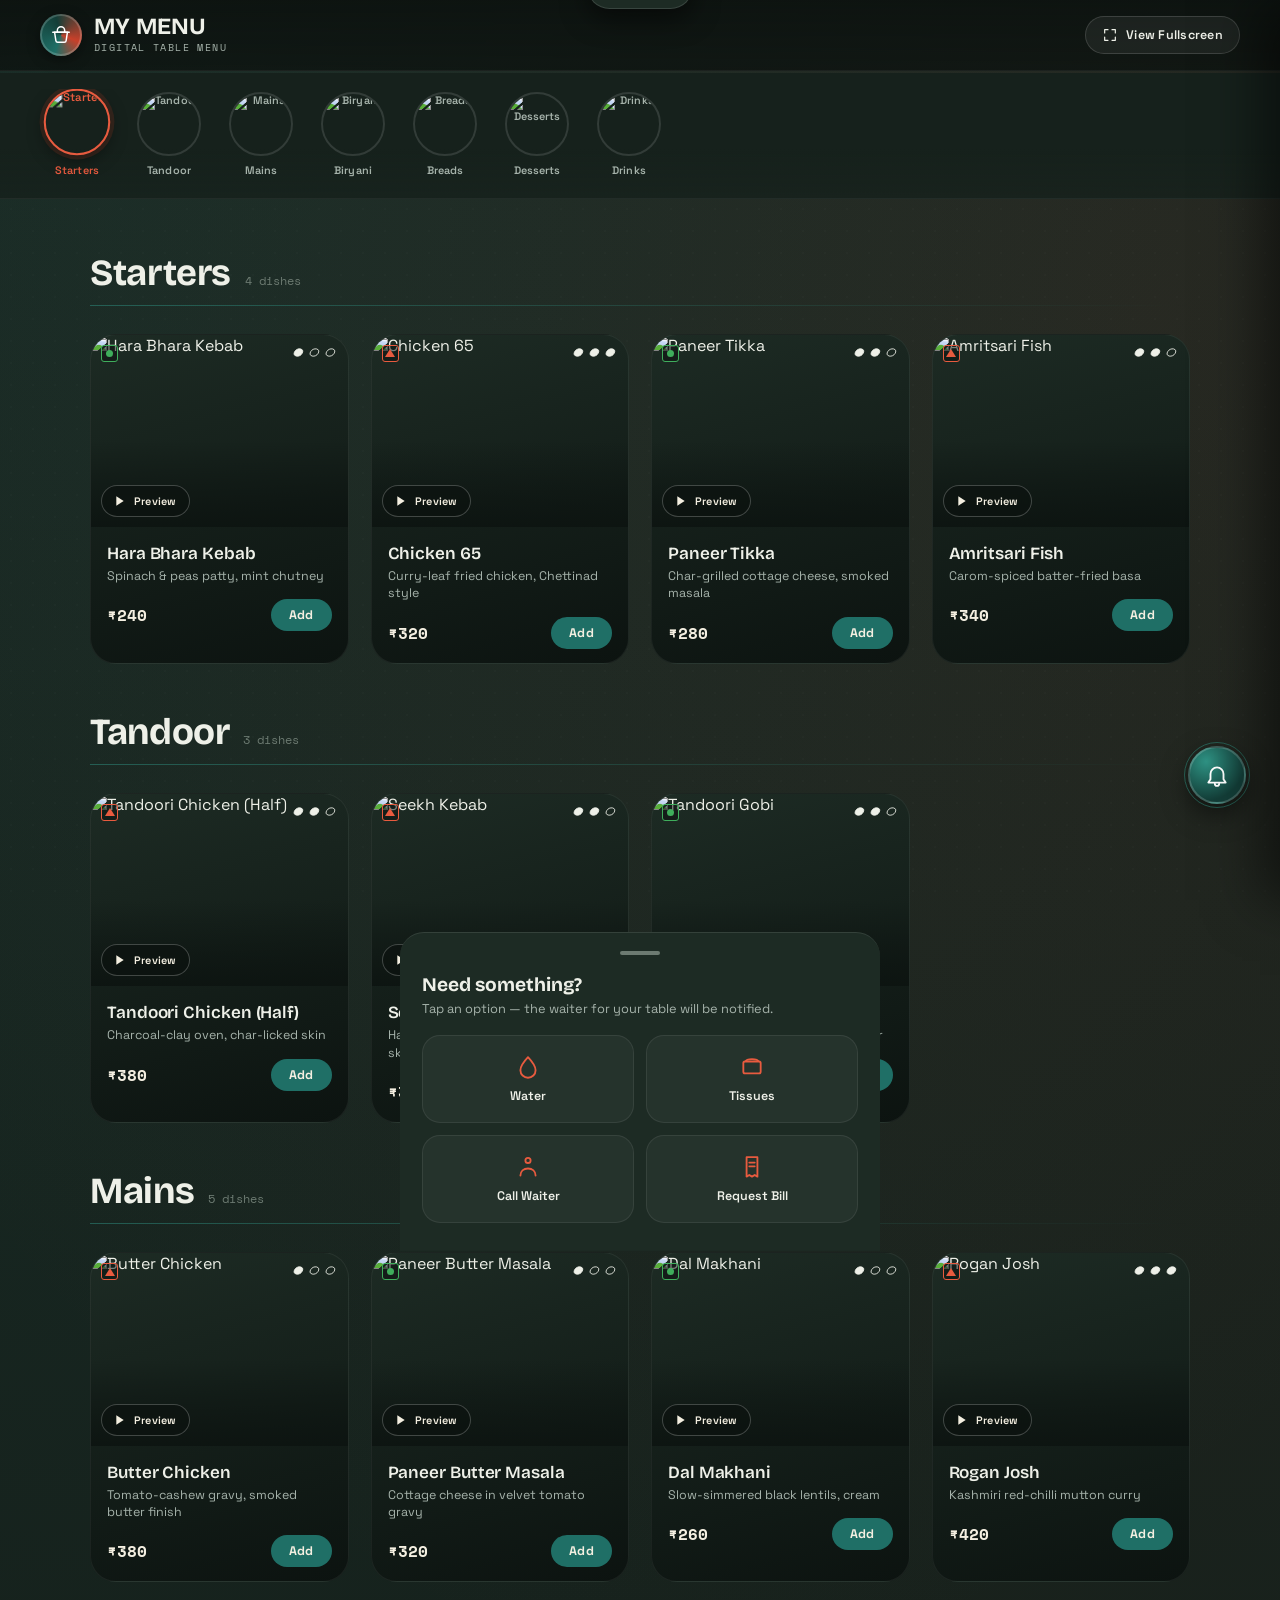
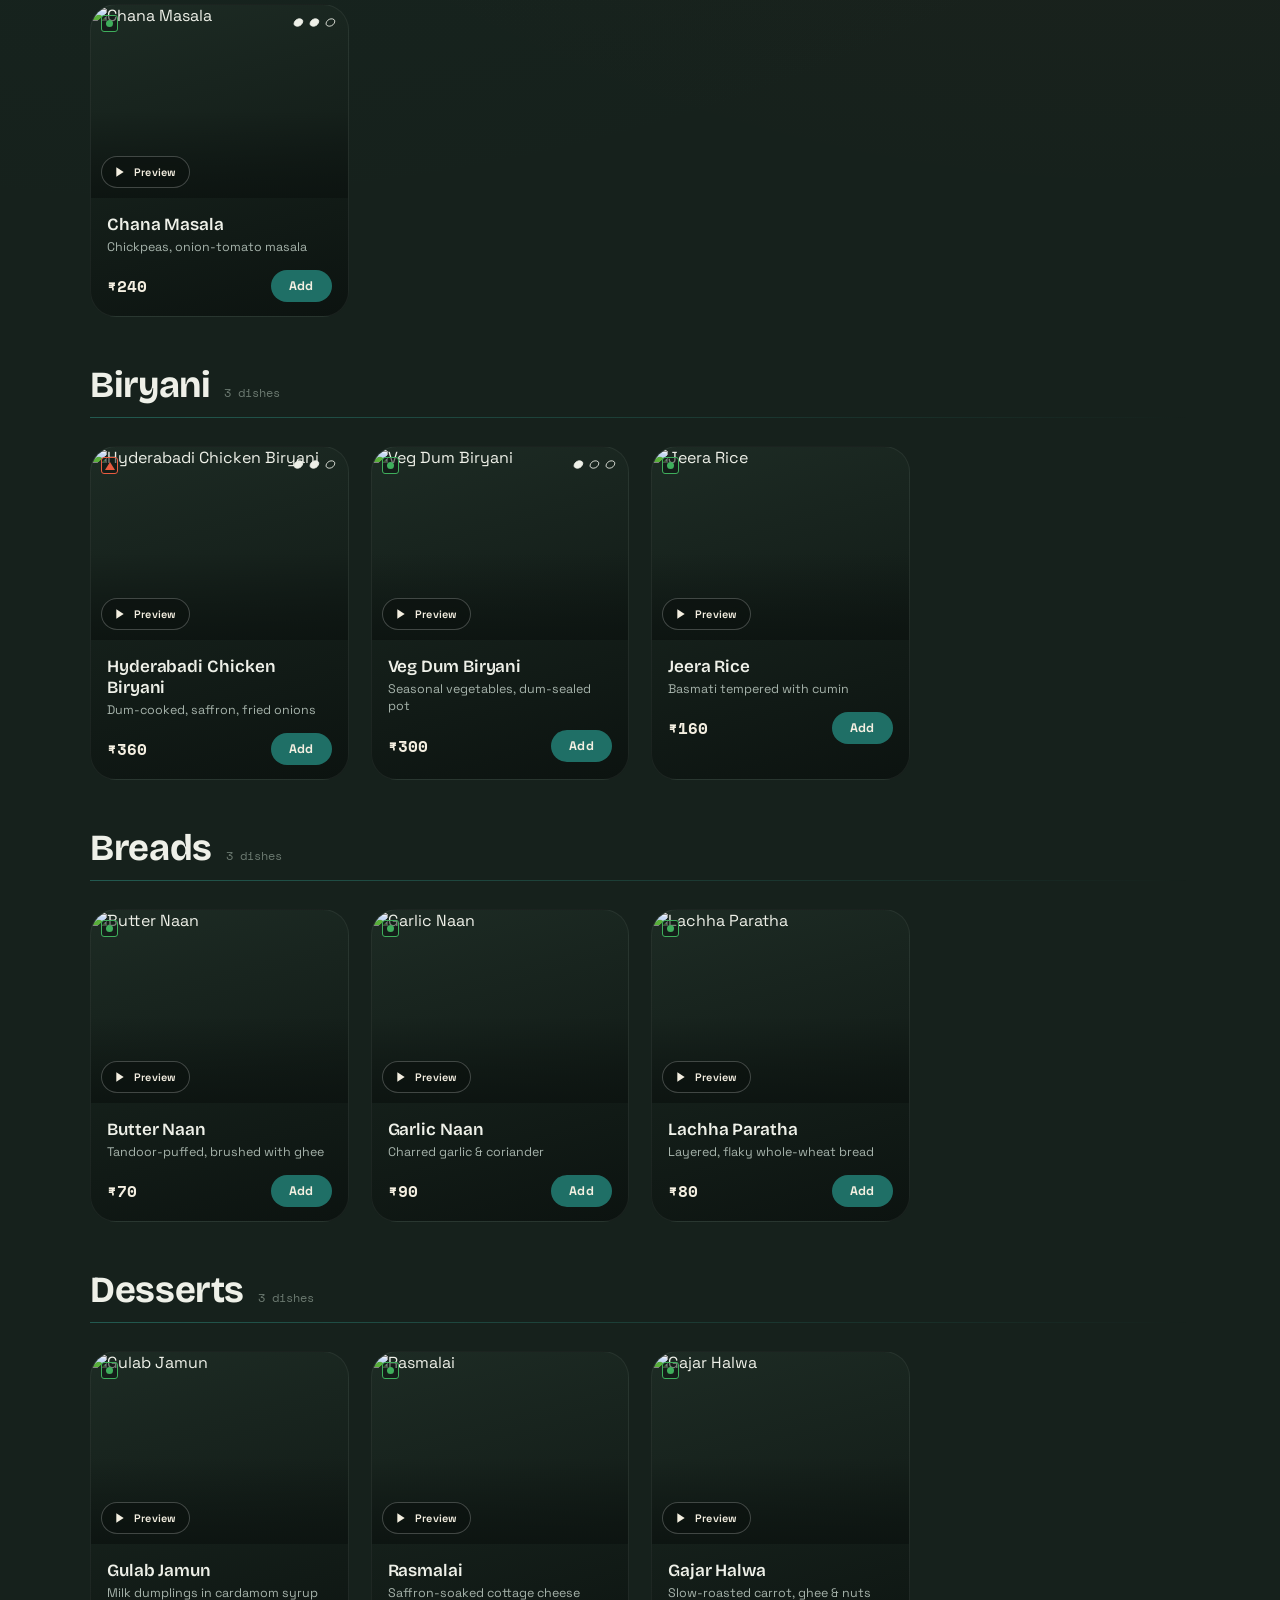
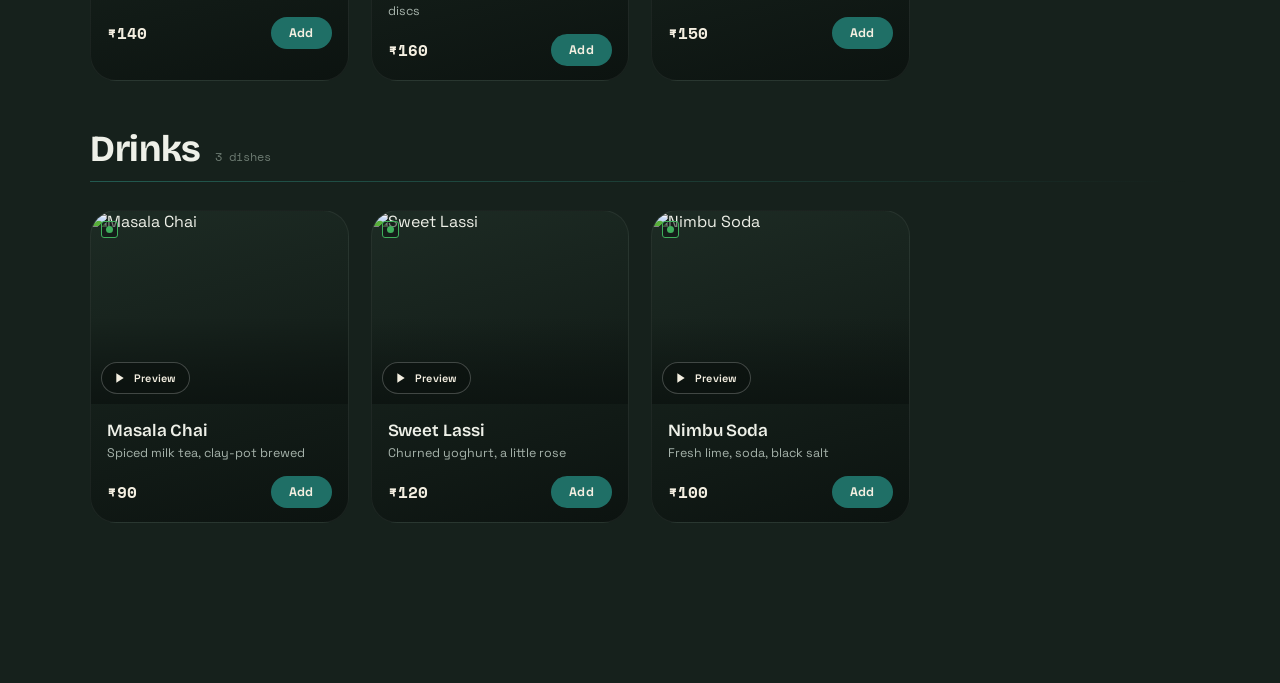
==== index.html @ c54fbf7d "Update menu item images with Pexels photos" ====
<!DOCTYPE html>
<html lang="en">
<head>
<meta charset="UTF-8">
<meta name="viewport" content="width=device-width, initial-scale=1.0, viewport-fit=cover">
<title>My Menu — Table Menu</title>
<link rel="preconnect" href="https://fonts.googleapis.com">
<link rel="preconnect" href="https://fonts.gstatic.com" crossorigin>
<link href="https://fonts.googleapis.com/css2?family=Bricolage+Grotesque:opsz,wght@12..96,400..800&family=Space+Grotesk:wght@400;500;600;700&family=Space+Mono:wght@400;700&display=swap" rel="stylesheet">

<style>
/* ============================================================
   ░░  MY MENU — DESIGN TOKENS
   Palette pulled from enamel-ware serveware + KOT order chits:
   ink (the cast-iron tawa), teal (the enamel serving body),
   chili (the rim paint + spice), paper (the order chit)
   ============================================================ */
:root{
  --ink:        #16211c;
  --ink-deep:   #0c1310;
  --ink-raise:  #1d2b24;
  --teal:       #1f6f66;
  --teal-deep:  #133e38;
  --teal-glow:  #2f9384;
  --chili:      #c8402a;
  --chili-deep: #8f2c1c;
  --chili-glow: #e85b3f;
  --paper:      #f4efe1;
  --paper-dim:  #e6dec8;
  --steel:      #a6b3ab;
  --steel-dim:  #6c7a71;
  --text:       #eef0e8;

  --f-display: 'Bricolage Grotesque', system-ui, sans-serif;
  --f-body:    'Space Grotesk', system-ui, sans-serif;
  --f-mono:    'Space Mono', monospace;

  --r-sm: 8px;
  --r-md: 16px;
  --r-lg: 26px;
  --ease: cubic-bezier(.22,1,.36,1);
}

*{box-sizing:border-box;}
html,body{margin:0;padding:0;}
body{
  background:
    radial-gradient(circle at 12% 0%, rgba(31,111,102,.16), transparent 45%),
    radial-gradient(circle at 90% 8%, rgba(200,64,42,.10), transparent 40%),
    var(--ink);
  color:var(--text);
  font-family:var(--f-body);
  -webkit-font-smoothing:antialiased;
  min-height:100vh;
  overflow-x:hidden;
}
img{display:block;max-width:100%;}
button{font-family:inherit;cursor:pointer;}
a{color:inherit;}

@media (prefers-reduced-motion: reduce){
  *{animation-duration:.001ms !important; transition-duration:.001ms !important;}
}

/* subtle perforated-paper background texture, like dotted spice grains */
.grain{
  position:fixed; inset:0; pointer-events:none; z-index:0; opacity:.5;
  background-image: radial-gradient(rgba(255,255,255,.035) 1px, transparent 1px);
  background-size: 22px 22px;
}

/* ============================================================
   TOPBAR
   ============================================================ */
.topbar{
  position:sticky; top:0; z-index:40;
  display:flex; align-items:center; justify-content:space-between;
  padding:14px clamp(16px,4vw,40px);
  background:linear-gradient(180deg, rgba(13,19,16,.96), rgba(13,19,16,.82));
  backdrop-filter:blur(10px);
  border-bottom:1px solid rgba(255,255,255,.06);
}
.brand{display:flex; align-items:center; gap:12px;}
.brand-mark{
  width:42px; height:42px; border-radius:50%;
  background:conic-gradient(from 200deg, var(--teal), var(--teal-deep) 40%, var(--chili) 75%, var(--teal) 100%);
  display:flex; align-items:center; justify-content:center;
  box-shadow: inset 0 0 0 2px rgba(255,255,255,.18), 0 4px 14px rgba(0,0,0,.4);
  flex-shrink:0;
}
.brand-mark svg{width:22px; height:22px;}
.brand-name{
  font-family:var(--f-display); font-weight:700; font-size:1.45rem;
  letter-spacing:.01em; line-height:1; margin:0;
}
.brand-tag{
  font-family:var(--f-mono); font-size:.62rem; letter-spacing:.14em;
  text-transform:uppercase; color:var(--steel); margin:2px 0 0;
}
.fullscreen-btn{
  display:flex; align-items:center; gap:8px;
  background:rgba(255,255,255,.06);
  border:1px solid rgba(255,255,255,.14);
  color:var(--text); padding:10px 16px; border-radius:30px;
  font-size:.78rem; font-weight:600; letter-spacing:.02em;
  transition:transform .25s var(--ease), background .25s;
}
.fullscreen-btn:hover{background:rgba(255,255,255,.12); transform:translateY(-1px);}
.fullscreen-btn:active{transform:scale(.96);}
.fullscreen-btn svg{width:16px; height:16px;}

/* ============================================================
   CATEGORY RAIL — round seals, scroll-snap
   ============================================================ */
.cat-rail-wrap{
  position:sticky; top:73px; z-index:35;
  background:linear-gradient(180deg, var(--ink) 60%, rgba(22,33,28,.85));
  padding:16px 0 14px;
  border-bottom:1px solid rgba(255,255,255,.05);
}
.cat-rail{
  display:flex; gap:18px; overflow-x:auto; scroll-snap-type:x proximity;
  padding:2px clamp(16px,4vw,40px) 6px;
  scrollbar-width:none;
}
.cat-rail::-webkit-scrollbar{display:none;}
.cat-btn{
  scroll-snap-align:start;
  display:flex; flex-direction:column; align-items:center; gap:8px;
  background:none; border:none; color:var(--steel); flex-shrink:0;
  width:74px;
}
.cat-thumb{
  width:64px; height:64px; border-radius:50%;
  border:2px solid rgba(255,255,255,.12);
  overflow:hidden; position:relative;
  transition:border-color .3s var(--ease), transform .3s var(--ease), box-shadow .3s var(--ease);
}
.cat-thumb img{width:100%; height:100%; object-fit:cover;}
.cat-btn span{
  font-size:.68rem; font-weight:600; letter-spacing:.01em;
  text-align:center; line-height:1.15; transition:color .25s;
}
.cat-btn.active .cat-thumb{
  border-color:var(--chili-glow);
  box-shadow:0 0 0 4px rgba(200,64,42,.16), 0 6px 16px rgba(0,0,0,.4);
  transform:translateY(-2px) scale(1.04);
}
.cat-btn.active span{color:var(--chili-glow);}
.cat-btn:hover .cat-thumb{transform:translateY(-2px);}

/* ============================================================
   MAIN MENU
   ============================================================ */
.menu{max-width:1180px; margin:0 auto; padding:8px clamp(16px,4vw,40px) 160px; position:relative; z-index:1;}

.section-block{padding-top:46px; scroll-margin-top:170px;}
.section-head{display:flex; align-items:baseline; gap:14px; margin-bottom:6px;}
.section-title{
  font-family:var(--f-display); font-weight:700; font-size:clamp(1.7rem,3.4vw,2.3rem);
  margin:0; letter-spacing:-.01em;
}
.section-count{
  font-family:var(--f-mono); font-size:.72rem; color:var(--steel-dim);
  white-space:nowrap;
}
.section-rule{
  height:1px; background:linear-gradient(90deg, var(--teal-glow), transparent);
  margin:10px 0 28px; opacity:.5;
}

.dish-grid{
  display:grid; grid-template-columns:repeat(auto-fill, minmax(255px,1fr));
  gap:22px;
}

.dish-card{
  background:linear-gradient(165deg, var(--ink-raise), var(--ink-deep));
  border-radius:var(--r-lg);
  border:1px solid rgba(255,255,255,.06);
  overflow:hidden;
  opacity:0; transform:translateY(28px);
  transition:opacity .6s var(--ease), transform .6s var(--ease), box-shadow .35s;
  transition-delay:calc(var(--i,0) * 50ms);
}
.dish-card.in-view{opacity:1; transform:translateY(0);}
.dish-card:hover{box-shadow:0 16px 34px rgba(0,0,0,.45); transform:translateY(-4px);}
.dish-card.in-view:hover{transform:translateY(-4px);}

.dish-media{position:relative; aspect-ratio:4/3; overflow:hidden;}
.dish-media img{width:100%; height:100%; object-fit:cover; transition:transform .6s var(--ease);}
.dish-card:hover .dish-media img{transform:scale(1.07);}
.dish-media::after{
  content:''; position:absolute; inset:0;
  background:linear-gradient(180deg, transparent 55%, rgba(12,19,16,.85));
}
.play-btn{
  position:absolute; bottom:10px; left:10px; z-index:2;
  display:flex; align-items:center; gap:7px;
  background:rgba(12,19,16,.62); backdrop-filter:blur(6px);
  border:1px solid rgba(255,255,255,.22);
  color:var(--paper); padding:7px 12px 7px 9px; border-radius:30px;
  font-size:.68rem; font-weight:600; letter-spacing:.02em;
  transition:background .25s, transform .25s var(--ease);
}
.play-btn:hover{background:var(--chili); border-color:var(--chili);}
.play-btn:active{transform:scale(.94);}
.play-btn svg{width:16px; height:16px; flex-shrink:0;}

.diet-mark{
  position:absolute; top:10px; left:10px; z-index:2;
  width:17px; height:17px; border:1.6px solid; border-radius:3px;
  display:flex; align-items:center; justify-content:center;
  background:rgba(12,19,16,.5);
}
.diet-mark.veg{border-color:#3fae5c;}
.diet-mark.veg::after{content:''; width:7px; height:7px; border-radius:50%; background:#3fae5c;}
.diet-mark.nonveg{border-color:var(--chili-glow);}
.diet-mark.nonveg::after{
  content:''; width:0; height:0;
  border-left:5px solid transparent; border-right:5px solid transparent;
  border-bottom:8px solid var(--chili-glow);
}

.spice-row{position:absolute; top:11px; right:10px; z-index:2; display:flex; gap:3px;}
.spice-row svg{width:13px; height:13px;}

.dish-body{padding:16px 16px 14px;}
.dish-name{
  font-family:var(--f-display); font-weight:600; font-size:1.07rem;
  margin:0 0 4px; letter-spacing:-.005em;
}
.dish-note{
  font-size:.78rem; color:var(--steel); margin:0 0 14px; line-height:1.4;
  min-height:1.1em;
}
.dish-foot{display:flex; align-items:center; justify-content:space-between; gap:10px;}
.dish-price{font-family:var(--f-mono); font-weight:700; font-size:1.02rem; color:var(--paper);}
.dish-price small{font-size:.7rem; font-weight:400; color:var(--steel-dim);}

.add-btn{
  background:var(--teal); color:var(--paper); border:none;
  padding:8px 18px; border-radius:30px; font-weight:700; font-size:.78rem;
  letter-spacing:.02em; transition:background .25s, transform .2s var(--ease);
}
.add-btn:hover{background:var(--teal-glow);}
.add-btn:active{transform:scale(.93);}

.qty-stepper{
  display:flex; align-items:center; gap:0;
  background:var(--teal-deep); border-radius:30px; overflow:hidden;
}
.qty-stepper button{
  background:none; border:none; color:var(--paper); width:32px; height:32px;
  font-size:1.05rem; font-weight:700; transition:background .2s;
}
.qty-stepper button:hover{background:rgba(255,255,255,.12);}
.qty-stepper span{
  min-width:22px; text-align:center; font-family:var(--f-mono); font-weight:700; font-size:.85rem;
}

/* ============================================================
   STICKY MINI-CART BAR
   ============================================================ */
.mini-bar{
  position:fixed; left:0; right:0; bottom:0; z-index:45;
  display:flex; align-items:center; justify-content:space-between;
  margin:0 auto; max-width:1180px;
  padding:14px clamp(16px,4vw,40px);
  transform:translateY(120%); opacity:0; pointer-events:none;
  transition:transform .45s var(--ease), opacity .3s var(--ease);
}
.mini-bar.show{transform:translateY(0); opacity:1; pointer-events:auto;}
.mini-bar-inner{
  width:100%; display:flex; align-items:center; justify-content:space-between;
  background:linear-gradient(135deg, var(--chili), var(--chili-deep));
  border-radius:var(--r-md);
  padding:14px 20px;
  box-shadow:0 12px 30px rgba(0,0,0,.5);
}
.mini-bar-info{display:flex; flex-direction:column; gap:1px;}
.mini-bar-count{font-family:var(--f-mono); font-size:.68rem; letter-spacing:.06em; text-transform:uppercase; opacity:.85;}
.mini-bar-total{font-family:var(--f-display); font-weight:700; font-size:1.25rem;}
.mini-bar-cta{
  background:var(--paper); color:var(--ink-deep); border:none;
  padding:11px 22px; border-radius:30px; font-weight:700; font-size:.85rem;
  display:flex; align-items:center; gap:8px;
  transition:transform .2s var(--ease);
}
.mini-bar-cta:active{transform:scale(.94);}
.mini-bar-cta svg{width:16px; height:16px;}

/* ============================================================
   ORDER CHIT (cart) — styled like a thermal-printer receipt
   ============================================================ */
.chit-overlay{
  position:fixed; inset:0; z-index:60; background:rgba(8,12,10,.65);
  opacity:0; visibility:hidden; transition:opacity .35s var(--ease);
}
.chit-overlay.open{opacity:1; visibility:visible;}

.chit{
  position:fixed; right:0; bottom:0; top:0; z-index:61;
  width:min(420px, 92vw);
  background:var(--paper); color:var(--ink-deep);
  display:flex; flex-direction:column;
  transform:translateX(100%); transition:transform .5s var(--ease);
  box-shadow:-20px 0 50px rgba(0,0,0,.5);
}
.chit.open{transform:translateX(0);}

.chit-zigzag{
  height:14px; flex-shrink:0;
  background:linear-gradient(135deg, var(--paper) 50%, transparent 50%),
             linear-gradient(225deg, var(--paper) 50%, transparent 50%);
  background-size:16px 16px; background-position:0 0, 8px 0;
  background-color:transparent;
}

.chit-head{
  padding:18px 22px 14px; border-bottom:1px dashed var(--steel-dim);
  display:flex; align-items:center; justify-content:space-between;
}
.chit-head h2{
  font-family:var(--f-mono); font-size:1rem; letter-spacing:.1em; margin:0;
  text-transform:uppercase;
}
.chit-close{background:none; border:none; color:var(--ink-deep); width:30px; height:30px; opacity:.6;}
.chit-close:hover{opacity:1;}
.chit-close svg{width:20px; height:20px;}

.chit-meta{
  font-family:var(--f-mono); font-size:.7rem; color:var(--steel-dim);
  padding:10px 22px; display:flex; justify-content:space-between;
  border-bottom:1px dashed var(--steel-dim);
}

.chit-items{flex:1; overflow-y:auto; padding:6px 22px;}
.chit-empty{
  text-align:center; padding:60px 10px; color:var(--steel-dim);
  font-family:var(--f-mono); font-size:.85rem; line-height:1.7;
}
.chit-row{
  display:flex; align-items:center; gap:12px; padding:14px 0;
  border-bottom:1px dashed var(--paper-dim);
}
.chit-row img{width:46px; height:46px; border-radius:8px; object-fit:cover; flex-shrink:0;}
.chit-row-name{font-weight:600; font-size:.88rem; margin:0 0 2px;}
.chit-row-sub{font-family:var(--f-mono); font-size:.7rem; color:var(--steel-dim);}
.chit-row-right{display:flex; flex-direction:column; align-items:flex-end; gap:6px; margin-left:auto;}
.chit-row-price{font-family:var(--f-mono); font-weight:700; font-size:.85rem;}
.chit-qty{display:flex; align-items:center; gap:6px;}
.chit-qty button{
  width:22px; height:22px; border-radius:50%; border:1px solid var(--steel-dim);
  background:none; font-weight:700; font-size:.8rem; line-height:1; color:var(--ink-deep);
}
.chit-qty span{font-family:var(--f-mono); font-size:.78rem; min-width:14px; text-align:center;}

.chit-totals{
  padding:14px 22px; border-top:1px dashed var(--steel-dim);
  font-family:var(--f-mono); font-size:.8rem;
}
.chit-totals-row{display:flex; justify-content:space-between; padding:3px 0; color:var(--steel-dim);}
.chit-totals-row.grand{
  color:var(--ink-deep); font-weight:700; font-size:1.05rem;
  border-top:1px dashed var(--steel-dim); margin-top:8px; padding-top:10px;
}
.chit-foot{padding:16px 22px 22px;}
.chit-place-btn{
  width:100%; background:var(--teal-deep); color:var(--paper); border:none;
  padding:15px; border-radius:30px; font-weight:700; font-size:.9rem;
  display:flex; align-items:center; justify-content:center; gap:8px;
  transition:background .25s, transform .2s var(--ease);
}
.chit-place-btn:hover{background:var(--teal);}
.chit-place-btn:active{transform:scale(.97);}
.chit-note{
  text-align:center; font-size:.68rem; color:var(--steel-dim); margin:10px 0 0;
}

/* ============================================================
   SERVICE BELL — fixed FAB + bottom sheet
   ============================================================ */
.bell-fab{
  position:fixed; right:clamp(16px,4vw,34px); bottom:96px; z-index:50;
  width:58px; height:58px; border-radius:50%;
  background:radial-gradient(circle at 30% 25%, var(--teal-glow), var(--teal-deep) 70%);
  border:2px solid rgba(255,255,255,.18);
  display:flex; align-items:center; justify-content:center;
  box-shadow:0 10px 26px rgba(0,0,0,.5);
  transition:transform .25s var(--ease);
}
.bell-fab svg{width:26px; height:26px;}
.bell-fab:active{transform:scale(.92);}
.bell-fab::before{
  content:''; position:absolute; inset:-6px; border-radius:50%;
  border:1.5px solid var(--teal-glow); opacity:.5;
  animation:bell-pulse 2.6s ease-out infinite;
}
@keyframes bell-pulse{
  0%{transform:scale(.85); opacity:.55;}
  80%{transform:scale(1.25); opacity:0;}
  100%{opacity:0;}
}

.sheet-overlay{
  position:fixed; inset:0; z-index:60; background:rgba(8,12,10,.6);
  opacity:0; visibility:hidden; transition:opacity .3s var(--ease);
}
.sheet-overlay.open{opacity:1; visibility:visible;}
.sheet{
  position:fixed; left:0; right:0; bottom:0; z-index:61;
  max-width:480px; margin:0 auto;
  background:var(--ink-raise);
  border-radius:24px 24px 0 0;
  border-top:1px solid rgba(255,255,255,.1);
  padding:10px 22px 28px;
  transform:translateY(110%); transition:transform .45s var(--ease);
}
.sheet.open{transform:translateY(0);}
.sheet-handle{width:40px; height:4px; background:var(--steel-dim); border-radius:4px; margin:8px auto 18px;}
.sheet h3{font-family:var(--f-display); font-size:1.2rem; margin:0 0 4px;}
.sheet p{font-size:.8rem; color:var(--steel); margin:0 0 18px;}
.sheet-grid{display:grid; grid-template-columns:1fr 1fr; gap:12px;}
.sheet-opt{
  display:flex; flex-direction:column; align-items:center; gap:8px;
  background:rgba(255,255,255,.04); border:1px solid rgba(255,255,255,.08);
  border-radius:18px; padding:18px 10px; color:var(--text);
  transition:background .25s, transform .2s var(--ease);
}
.sheet-opt:hover{background:rgba(255,255,255,.09);}
.sheet-opt:active{transform:scale(.95);}
.sheet-opt svg{width:26px; height:26px; color:var(--chili-glow);}
.sheet-opt span{font-size:.78rem; font-weight:600;}

/* ============================================================
   TOAST
   ============================================================ */
.toast{
  position:fixed; top:18px; left:50%; z-index:80;
  transform:translate(-50%,-120%);
  background:var(--ink-raise); color:var(--text);
  border:1px solid rgba(255,255,255,.12);
  padding:13px 22px; border-radius:30px; font-size:.82rem; font-weight:600;
  display:flex; align-items:center; gap:10px;
  box-shadow:0 10px 26px rgba(0,0,0,.5);
  transition:transform .4s var(--ease);
}
.toast.show{transform:translate(-50%,0);}
.toast svg{width:17px; height:17px; color:var(--teal-glow); flex-shrink:0;}

/* ============================================================
   VIDEO MODAL
   ============================================================ */
.video-overlay{
  position:fixed; inset:0; z-index:70; background:rgba(5,8,7,.86);
  display:flex; align-items:center; justify-content:center; padding:20px;
  opacity:0; visibility:hidden; transition:opacity .3s var(--ease);
}
.video-overlay.open{opacity:1; visibility:visible;}
.video-box{
  width:min(720px,100%); background:var(--ink-deep); border-radius:18px; overflow:hidden;
  transform:scale(.92); transition:transform .3s var(--ease);
  border:1px solid rgba(255,255,255,.1);
}
.video-overlay.open .video-box{transform:scale(1);}
.video-box-head{
  display:flex; justify-content:space-between; align-items:center;
  padding:14px 18px; font-family:var(--f-display); font-weight:600;
}
.video-box-head button{background:none; border:none; color:var(--text); opacity:.7;}
.video-box video{width:100%; display:block; max-height:70vh; background:#000;}

/* ============================================================
   RESPONSIVE
   ============================================================ */
@media (max-width:640px){
  .brand-name{font-size:1.2rem;}
  .fullscreen-btn span{display:none;}
  .fullscreen-btn{padding:10px;}
  .dish-grid{grid-template-columns:repeat(auto-fill, minmax(150px,1fr)); gap:14px;}
  .dish-body{padding:12px 12px 12px;}
  .bell-fab{bottom:88px; width:52px; height:52px;}
  .chit{width:100%;}
}
@media (min-width:1280px){
  .dish-grid{grid-template-columns:repeat(4,1fr);}
}
</style>
</head>
<body>

<div class="grain"></div>

<!-- ===================== TOPBAR ===================== -->
<header class="topbar">
  <div class="brand">
    <div class="brand-mark">
      <svg viewBox="0 0 24 24" fill="none"><path d="M5 9h14l-1.4 9.2A2 2 0 0 1 15.6 20H8.4a2 2 0 0 1-2-1.8L5 9Z" stroke="#fff" stroke-width="1.6"/><path d="M8 9V7a4 4 0 0 1 8 0v2" stroke="#fff" stroke-width="1.6"/><path d="M3 9h18" stroke="#fff" stroke-width="1.6" stroke-linecap="round"/></svg>
    </div>
    <div>
      <p class="brand-name" id="restaurantName">MY MENU</p>
      <p class="brand-tag" id="restaurantTag">DIGITAL TABLE MENU</p>
    </div>
  </div>
  <button class="fullscreen-btn" id="fullscreenBtn" aria-label="Toggle fullscreen">
    <svg viewBox="0 0 24 24" fill="none"><path d="M9 4H4v5M15 4h5v5M9 20H4v-5M15 20h5v-5" stroke="currentColor" stroke-width="1.8" stroke-linecap="round" stroke-linejoin="round"/></svg>
    <span>View Fullscreen</span>
  </button>
</header>

<!-- ===================== CATEGORY RAIL ===================== -->
<div class="cat-rail-wrap">
  <nav class="cat-rail" id="catRail" aria-label="Menu categories"></nav>
</div>

<!-- ===================== MENU ===================== -->
<main class="menu" id="menu"></main>

<!-- ===================== STICKY MINI CART BAR ===================== -->
<div class="mini-bar" id="miniBar">
  <div class="mini-bar-inner">
    <div class="mini-bar-info">
      <span class="mini-bar-count" id="miniBarCount">0 items</span>
      <span class="mini-bar-total" id="miniBarTotal">₹0</span>
    </div>
    <button class="mini-bar-cta" id="openChitBtn">
      View Order Chit
      <svg viewBox="0 0 24 24" fill="none"><path d="M9 6l6 6-6 6" stroke="currentColor" stroke-width="2.2" stroke-linecap="round" stroke-linejoin="round"/></svg>
    </button>
  </div>
</div>

<!-- ===================== ORDER CHIT (CART) ===================== -->
<div class="chit-overlay" id="chitOverlay"></div>
<aside class="chit" id="chit" aria-label="Your order">
  <div class="chit-zigzag"></div>
  <div class="chit-head">
    <h2>* Order Chit *</h2>
    <button class="chit-close" id="closeChitBtn" aria-label="Close cart">
      <svg viewBox="0 0 24 24" fill="none"><path d="M6 6l12 12M18 6L6 18" stroke="currentColor" stroke-width="2" stroke-linecap="round"/></svg>
    </button>
  </div>
  <div class="chit-meta">
    <span id="tableLabel">TABLE 07</span>
    <span id="chitTime">--:--</span>
  </div>
  <div class="chit-items" id="chitItems"></div>
  <div class="chit-totals" id="chitTotals"></div>
  <div class="chit-foot">
    <button class="chit-place-btn" id="placeOrderBtn">
      <svg viewBox="0 0 24 24" fill="none" width="18" height="18"><path d="M4 12l5 5L20 6" stroke="currentColor" stroke-width="2.3" stroke-linecap="round" stroke-linejoin="round"/></svg>
      Send to Kitchen
    </button>
    <p class="chit-note">No payment is taken here — this sends your order to the waiter.</p>
  </div>
</aside>

<!-- ===================== SERVICE BELL ===================== -->
<button class="bell-fab" id="bellFab" aria-label="Call for service">
  <svg viewBox="0 0 24 24" fill="none"><path d="M18 16v-5a6 6 0 0 0-12 0v5l-2 3h16l-2-3Z" stroke="#fff" stroke-width="1.7" stroke-linejoin="round"/><path d="M10 20a2 2 0 0 0 4 0" stroke="#fff" stroke-width="1.7" stroke-linecap="round"/></svg>
</button>

<div class="sheet-overlay" id="sheetOverlay"></div>
<section class="sheet" id="serviceSheet" aria-label="Request service">
  <div class="sheet-handle"></div>
  <h3>Need something?</h3>
  <p>Tap an option — the waiter for your table will be notified.</p>
  <div class="sheet-grid">
    <button class="sheet-opt" data-request="Water">
      <svg viewBox="0 0 24 24" fill="none"><path d="M12 3s7 7.5 7 12a7 7 0 0 1-14 0c0-4.5 7-12 7-12Z" stroke="currentColor" stroke-width="1.7" stroke-linejoin="round"/></svg>
      <span>Water</span>
    </button>
    <button class="sheet-opt" data-request="Tissues">
      <svg viewBox="0 0 24 24" fill="none"><rect x="4" y="7" width="16" height="11" rx="1.5" stroke="currentColor" stroke-width="1.7"/><path d="M6 7c1-3 11-3 12 0" stroke="currentColor" stroke-width="1.7"/></svg>
      <span>Tissues</span>
    </button>
    <button class="sheet-opt" data-request="Waiter">
      <svg viewBox="0 0 24 24" fill="none"><circle cx="12" cy="6" r="2.4" stroke="currentColor" stroke-width="1.7"/><path d="M5 20c0-4 3-6.5 7-6.5s7 2.5 7 6.5" stroke="currentColor" stroke-width="1.7" stroke-linecap="round"/></svg>
      <span>Call Waiter</span>
    </button>
    <button class="sheet-opt" data-request="Bill">
      <svg viewBox="0 0 24 24" fill="none"><path d="M7 3h10v18l-2.5-1.5L12 21l-2.5-1.5L7 21V3Z" stroke="currentColor" stroke-width="1.7" stroke-linejoin="round"/><path d="M9.5 8h5M9.5 11.5h5" stroke="currentColor" stroke-width="1.7" stroke-linecap="round"/></svg>
      <span>Request Bill</span>
    </button>
  </div>
</section>

<!-- ===================== VIDEO MODAL ===================== -->
<div class="video-overlay" id="videoOverlay">
  <div class="video-box">
    <div class="video-box-head">
      <span id="videoTitle">Preview</span>
      <button id="closeVideoBtn" aria-label="Close preview">✕</button>
    </div>
    <video id="videoPlayer" controls playsinline></video>
  </div>
</div>

<!-- ===================== TOAST ===================== -->
<div class="toast" id="toast">
  <svg viewBox="0 0 24 24" fill="none"><circle cx="12" cy="12" r="9" stroke="currentColor" stroke-width="1.8"/><path d="M8.5 12.2l2.3 2.3L16 9.5" stroke="currentColor" stroke-width="1.8" stroke-linecap="round" stroke-linejoin="round"/></svg>
  <span id="toastMsg">Done</span>
</div>


<script>
/* ════════════════════════════════════════════════════════════════
   ✏️  EDIT-ME ZONE — change restaurant name, items, prices, photos,
   and video links here. Nothing below this object needs to change
   for normal day-to-day menu edits.
   ════════════════════════════════════════════════════════════════ */
const CONFIG = {
  restaurantName: "MY MENU",
  restaurantTag: "DIGITAL TABLE MENU",
  tableLabel: "TABLE 07",
  currencySymbol: "₹",
  cgstRate: 0.025,   // 2.5% CGST
  sgstRate: 0.025,   // 2.5% SGST

  categories: [
    { id: "starters", name: "Starters",  image: "https://images.unsplash.com/photo-1601050690597-df0568f70950?q=80&w=300&auto=format&fit=crop" },
    { id: "tandoor",   name: "Tandoor",   image: "https://images.unsplash.com/photo-1599487488170-d11ec9c172f0?q=80&w=300&auto=format&fit=crop" },
    { id: "mains",     name: "Mains",     image: "https://images.unsplash.com/photo-1631452180519-c014fe946bc7?q=80&w=300&auto=format&fit=crop" },
    { id: "biryani",   name: "Biryani",   image: "https://images.unsplash.com/photo-1563379091339-03b21ab4a4f8?q=80&w=300&auto=format&fit=crop" },
    { id: "breads",    name: "Breads",    image: "https://images.unsplash.com/photo-1565557623262-b51c2513a641?q=80&w=300&auto=format&fit=crop" },
    { id: "desserts",  name: "Desserts",  image: "https://images.unsplash.com/photo-1601303516534-bf0b1ea1f6bb?q=80&w=300&auto=format&fit=crop" },
    { id: "drinks",    name: "Drinks",    image: "https://images.unsplash.com/photo-1571934811356-5cc061b6821f?q=80&w=300&auto=format&fit=crop" }
  ],

  items: [
    // STARTERS
    { id:"s1", category:"starters", name:"Hara Bhara Kebab", note:"Spinach & peas patty, mint chutney", price:240, veg:true, spice:1,
      image:"https://images.unsplash.com/photo-1606491956689-2ea866880c84?q=80&w=600&auto=format&fit=crop", video:"" },
    { id:"s2", category:"starters", name:"Chicken 65", note:"Curry-leaf fried chicken, Chettinad style", price:320, veg:false, spice:3,
      image:"https://images.unsplash.com/photo-1604908176997-125f25cc6f3d?q=80&w=600&auto=format&fit=crop", video:"" },
    { id:"s3", category:"starters", name:"Paneer Tikka", note:"Char-grilled cottage cheese, smoked masala", price:280, veg:true, spice:2,
      image:"https://images.unsplash.com/photo-1631452180519-c014fe946bc7?q=80&w=600&auto=format&fit=crop", video:"" },
    { id:"s4", category:"starters", name:"Amritsari Fish", note:"Carom-spiced batter-fried basa", price:340, veg:false, spice:2,
      image:"https://images.pexels.com/photos/35267289/pexels-photo-35267289.jpeg", video:"" },

    // TANDOOR
    { id:"t1", category:"tandoor", name:"Tandoori Chicken (Half)", note:"Charcoal-clay oven, char-licked skin", price:380, veg:false, spice:2,
      image:"https://images.unsplash.com/photo-1599487488170-d11ec9c172f0?q=80&w=600&auto=format&fit=crop", video:"" },
    { id:"t2", category:"tandoor", name:"Seekh Kebab", note:"Hand-minced mutton, charcoal skewer", price:360, veg:false, spice:2,
      image:"https://images.unsplash.com/photo-1633237308525-cd587cf71926?q=80&w=600&auto=format&fit=crop", video:"" },
    { id:"t3", category:"tandoor", name:"Tandoori Gobi", note:"Cauliflower, yoghurt marinade, char", price:260, veg:true, spice:2,
      image:"https://images.pexels.com/photos/20395278/pexels-photo-20395278.jpeg", video:"" },

    // MAINS / CURRIES
    { id:"m1", category:"mains", name:"Butter Chicken", note:"Tomato-cashew gravy, smoked butter finish", price:380, veg:false, spice:1,
      image:"https://images.unsplash.com/photo-1588166524941-3bf61a9c41db?q=80&w=600&auto=format&fit=crop", video:"" },
    { id:"m2", category:"mains", name:"Paneer Butter Masala", note:"Cottage cheese in velvet tomato gravy", price:320, veg:true, spice:1,
      image:"https://images.unsplash.com/photo-1631452180519-c014fe946bc7?q=80&w=600&auto=format&fit=crop", video:"" },
    { id:"m3", category:"mains", name:"Dal Makhani", note:"Slow-simmered black lentils, cream", price:260, veg:true, spice:1,
      image:"https://images.unsplash.com/photo-1631515243349-e0cb75fb8d3a?q=80&w=600&auto=format&fit=crop", video:"" },
    { id:"m4", category:"mains", name:"Rogan Josh", note:"Kashmiri red-chilli mutton curry", price:420, veg:false, spice:3,
      image:"https://images.unsplash.com/photo-1545247181-516773cae754?q=80&w=600&auto=format&fit=crop", video:"" },
    { id:"m5", category:"mains", name:"Chana Masala", note:"Chickpeas, onion-tomato masala", price:240, veg:true, spice:2,
      image:"https://images.unsplash.com/photo-1604908176997-125f25cc6f3d?q=80&w=600&auto=format&fit=crop", video:"" },

    // BIRYANI & RICE
    { id:"b1", category:"biryani", name:"Hyderabadi Chicken Biryani", note:"Dum-cooked, saffron, fried onions", price:360, veg:false, spice:2,
      image:"https://images.unsplash.com/photo-1563379091339-03b21ab4a4f8?q=80&w=600&auto=format&fit=crop", video:"" },
    { id:"b2", category:"biryani", name:"Veg Dum Biryani", note:"Seasonal vegetables, dum-sealed pot", price:300, veg:true, spice:1,
      image:"https://images.unsplash.com/photo-1645177628172-a94c1f96e6db?q=80&w=600&auto=format&fit=crop", video:"" },
    { id:"b3", category:"biryani", name:"Jeera Rice", note:"Basmati tempered with cumin", price:160, veg:true, spice:0,
      image:"https://images.unsplash.com/photo-1596797038530-2c107229654b?q=80&w=600&auto=format&fit=crop", video:"" },

    // BREADS
    { id:"br1", category:"breads", name:"Butter Naan", note:"Tandoor-puffed, brushed with ghee", price:70, veg:true, spice:0,
      image:"https://images.unsplash.com/photo-1565557623262-b51c2513a641?q=80&w=600&auto=format&fit=crop", video:"" },
    { id:"br2", category:"breads", name:"Garlic Naan", note:"Charred garlic & coriander", price:90, veg:true, spice:0,
      image:"https://images.unsplash.com/photo-1601050690597-df0568f70950?q=80&w=600&auto=format&fit=crop", video:"" },
    { id:"br3", category:"breads", name:"Lachha Paratha", note:"Layered, flaky whole-wheat bread", price:80, veg:true, spice:0,
      image:"https://images.pexels.com/photos/20446381/pexels-photo-20446381.jpeg", video:"" },

    // DESSERTS
    { id:"d1", category:"desserts", name:"Gulab Jamun", note:"Milk dumplings in cardamom syrup", price:140, veg:true, spice:0,
      image:"https://images.pexels.com/photos/29259171/pexels-photo-29259171.jpeg", video:"" },
    { id:"d2", category:"desserts", name:"Rasmalai", note:"Saffron-soaked cottage cheese discs", price:160, veg:true, spice:0,
      image:"https://images.pexels.com/photos/18479496/pexels-photo-18479496.png", video:"" },
    { id:"d3", category:"desserts", name:"Gajar Halwa", note:"Slow-roasted carrot, ghee & nuts", price:150, veg:true, spice:0,
      image:"https://images.pexels.com/photos/35532835/pexels-photo-35532835.jpeg", video:"" },

    // BEVERAGES
    { id:"dr1", category:"drinks", name:"Masala Chai", note:"Spiced milk tea, clay-pot brewed", price:90, veg:true, spice:0,
      image:"https://images.unsplash.com/photo-1571934811356-5cc061b6821f?q=80&w=600&auto=format&fit=crop", video:"" },
    { id:"dr2", category:"drinks", name:"Sweet Lassi", note:"Churned yoghurt, a little rose", price:120, veg:true, spice:0,
      image:"https://images.pexels.com/photos/4475024/pexels-photo-4475024.jpeg", video:"" },
    { id:"dr3", category:"drinks", name:"Nimbu Soda", note:"Fresh lime, soda, black salt", price:100, veg:true, spice:0,
      image:"https://images.pexels.com/photos/36268523/pexels-photo-36268523.jpeg", video:"" }
  ]
};
/* ════════════════════ END EDIT-ME ZONE ════════════════════ */


/* ---------- helpers ---------- */
const fmtINR = n => CONFIG.currencySymbol + n.toLocaleString('en-IN');
const chiliIcon = filled => `<svg viewBox="0 0 24 24" fill="${filled ? 'currentColor' : 'none'}" stroke="currentColor" stroke-width="1.6"><path d="M5 8c3-3 9-4 12-1 2 2 1 6-2 9-3 3-9 4-12 1-2-2-1-6 2-9Z"/></svg>`;

const cart = {}; // id -> qty

/* ---------- render category rail ---------- */
const catRail = document.getElementById('catRail');
CONFIG.categories.forEach((c, i) => {
  const btn = document.createElement('button');
  btn.className = 'cat-btn' + (i === 0 ? ' active' : '');
  btn.dataset.cat = c.id;
  btn.innerHTML = `<span class="cat-thumb"><img src="${c.image}" alt="${c.name}" loading="lazy"></span><span>${c.name}</span>`;
  btn.addEventListener('click', () => {
    document.getElementById('sec-' + c.id).scrollIntoView({ behavior:'smooth', block:'start' });
  });
  catRail.appendChild(btn);
});

/* ---------- render menu sections ---------- */
const menuEl = document.getElementById('menu');
CONFIG.categories.forEach(cat => {
  const items = CONFIG.items.filter(it => it.category === cat.id);
  if (!items.length) return;

  const section = document.createElement('section');
  section.className = 'section-block';
  section.id = 'sec-' + cat.id;

  const grid = items.map((it, i) => `
    <article class="dish-card" style="--i:${i}" data-id="${it.id}">
      <div class="dish-media">
        <span class="diet-mark ${it.veg ? 'veg' : 'nonveg'}" title="${it.veg ? 'Vegetarian' : 'Non-vegetarian'}"></span>
        ${it.spice > 0 ? `<span class="spice-row">${Array.from({length:3},(_,k)=>chiliIcon(k < it.spice)).join('')}</span>` : ''}
        <img src="${it.image}" alt="${it.name}" loading="lazy">
        <button class="play-btn" data-video="${it.video || ''}" data-title="${it.name}">
          <svg viewBox="0 0 24 24" fill="currentColor"><path d="M8 5v14l11-7-11-7Z"/></svg> Preview
        </button>
      </div>
      <div class="dish-body">
        <h3 class="dish-name">${it.name}</h3>
        <p class="dish-note">${it.note || ''}</p>
        <div class="dish-foot">
          <span class="dish-price">${fmtINR(it.price)}</span>
          <div class="qty-zone" data-id="${it.id}"></div>
        </div>
      </div>
    </article>`).join('');

  section.innerHTML = `
    <div class="section-head">
      <h2 class="section-title">${cat.name}</h2>
      <span class="section-count">${items.length} dish${items.length>1?'es':''}</span>
    </div>
    <div class="section-rule"></div>
    <div class="dish-grid">${grid}</div>`;
  menuEl.appendChild(section);
});

/* ---------- qty controls (event delegation) ---------- */
function renderQtyZones(){
  document.querySelectorAll('.qty-zone').forEach(zone => {
    const id = zone.dataset.id;
    const qty = cart[id] || 0;
    zone.innerHTML = qty === 0
      ? `<button class="add-btn" data-add="${id}">Add</button>`
      : `<div class="qty-stepper">
           <button data-dec="${id}">−</button><span>${qty}</span><button data-inc="${id}">+</button>
         </div>`;
  });
}
renderQtyZones();

menuEl.addEventListener('click', e => {
  const add = e.target.closest('[data-add]');
  const inc = e.target.closest('[data-inc]');
  const dec = e.target.closest('[data-dec]');
  const playBtn = e.target.closest('.play-btn');

  if (add) { cart[add.dataset.add] = 1; renderQtyZones(); updateCart(); }
  if (inc) { cart[inc.dataset.inc] = (cart[inc.dataset.inc]||0) + 1; renderQtyZones(); updateCart(); }
  if (dec) {
    const id = dec.dataset.dec;
    cart[id] = (cart[id]||0) - 1;
    if (cart[id] <= 0) delete cart[id];
    renderQtyZones(); updateCart();
  }
  if (playBtn) openVideo(playBtn.dataset.video, playBtn.dataset.title);
});

/* ---------- cart / chit logic ---------- */
const miniBar = document.getElementById('miniBar');
const miniBarCount = document.getElementById('miniBarCount');
const miniBarTotal = document.getElementById('miniBarTotal');
const chitItems = document.getElementById('chitItems');
const chitTotals = document.getElementById('chitTotals');

function updateCart(){
  const ids = Object.keys(cart);
  const count = ids.reduce((s,id) => s + cart[id], 0);
  const subtotal = ids.reduce((s,id) => {
    const item = CONFIG.items.find(i => i.id === id);
    return s + item.price * cart[id];
  }, 0);

  miniBar.classList.toggle('show', count > 0);
  miniBarCount.textContent = `${count} item${count!==1?'s':''}`;
  miniBarTotal.textContent = fmtINR(subtotal);

  if (count === 0){
    chitItems.innerHTML = `<div class="chit-empty">— chit is empty —<br>add a dish to start your order</div>`;
    chitTotals.innerHTML = '';
    return;
  }

  chitItems.innerHTML = ids.map(id => {
    const item = CONFIG.items.find(i => i.id === id);
    const qty = cart[id];
    return `<div class="chit-row">
      <img src="${item.image}" alt="${item.name}">
      <div>
        <p class="chit-row-name">${item.name}</p>
        <span class="chit-row-sub">${fmtINR(item.price)} each</span>
      </div>
      <div class="chit-row-right">
        <span class="chit-row-price">${fmtINR(item.price*qty)}</span>
        <div class="chit-qty">
          <button data-dec="${id}">−</button><span>${qty}</span><button data-inc="${id}">+</button>
        </div>
      </div>
    </div>`;
  }).join('');

  const cgst = subtotal * CONFIG.cgstRate;
  const sgst = subtotal * CONFIG.sgstRate;
  const total = subtotal + cgst + sgst;

  chitTotals.innerHTML = `
    <div class="chit-totals-row"><span>Subtotal</span><span>${fmtINR(Math.round(subtotal))}</span></div>
    <div class="chit-totals-row"><span>CGST (2.5%)</span><span>${fmtINR(Math.round(cgst))}</span></div>
    <div class="chit-totals-row"><span>SGST (2.5%)</span><span>${fmtINR(Math.round(sgst))}</span></div>
    <div class="chit-totals-row grand"><span>Total</span><span>${fmtINR(Math.round(total))}</span></div>`;
}
updateCart();

chitItems.addEventListener('click', e => {
  const inc = e.target.closest('[data-inc]');
  const dec = e.target.closest('[data-dec]');
  if (inc) cart[inc.dataset.inc] = (cart[inc.dataset.inc]||0) + 1;
  if (dec) {
    const id = dec.dataset.dec;
    cart[id] = (cart[id]||0) - 1;
    if (cart[id] <= 0) delete cart[id];
  }
  renderQtyZones(); updateCart();
});

/* ---------- chit open/close ---------- */
const chit = document.getElementById('chit');
const chitOverlay = document.getElementById('chitOverlay');
function openChit(){
  chit.classList.add('open'); chitOverlay.classList.add('open');
  document.getElementById('chitTime').textContent = new Date().toLocaleTimeString('en-IN',{hour:'2-digit',minute:'2-digit'});
}
function closeChit(){ chit.classList.remove('open'); chitOverlay.classList.remove('open'); }
document.getElementById('openChitBtn').addEventListener('click', openChit);
document.getElementById('closeChitBtn').addEventListener('click', closeChit);
chitOverlay.addEventListener('click', closeChit);
document.getElementById('placeOrderBtn').addEventListener('click', () => {
  if (!Object.keys(cart).length){ showToast('Add a dish before sending your order.'); return; }
  closeChit();
  showToast('Order sent to the kitchen — thank you!');
  Object.keys(cart).forEach(id => delete cart[id]);
  renderQtyZones();
  updateCart();
});

/* ---------- restaurant identity from config ---------- */
document.getElementById('restaurantName').textContent = CONFIG.restaurantName;
document.getElementById('restaurantTag').textContent = CONFIG.restaurantTag;
document.getElementById('tableLabel').textContent = CONFIG.tableLabel;

/* ---------- fullscreen ---------- */
const fsBtn = document.getElementById('fullscreenBtn');
fsBtn.addEventListener('click', () => {
  if (!document.fullscreenElement) document.documentElement.requestFullscreen?.();
  else document.exitFullscreen?.();
});
document.addEventListener('fullscreenchange', () => {
  fsBtn.querySelector('span').textContent = document.fullscreenElement ? 'Exit Fullscreen' : 'View Fullscreen';
});

/* ---------- service bell sheet ---------- */
const bellFab = document.getElementById('bellFab');
const sheet = document.getElementById('serviceSheet');
const sheetOverlay = document.getElementById('sheetOverlay');
function openSheet(){ sheet.classList.add('open'); sheetOverlay.classList.add('open'); }
function closeSheet(){ sheet.classList.remove('open'); sheetOverlay.classList.remove('open'); }
bellFab.addEventListener('click', openSheet);
sheetOverlay.addEventListener('click', closeSheet);
sheet.querySelectorAll('.sheet-opt').forEach(btn => {
  btn.addEventListener('click', () => {
    const req = btn.dataset.request;
    closeSheet();
    const msgs = {
      Water: 'Water is on its way.',
      Tissues: 'Tissues are on their way.',
      Waiter: 'Your waiter has been notified.',
      Bill: 'The bill has been requested for ' + CONFIG.tableLabel + '.'
    };
    showToast(msgs[req] || 'Request sent.');
  });
});

/* ---------- toast ---------- */
let toastTimer;
function showToast(msg){
  const toast = document.getElementById('toast');
  document.getElementById('toastMsg').textContent = msg;
  toast.classList.add('show');
  clearTimeout(toastTimer);
  toastTimer = setTimeout(() => toast.classList.remove('show'), 2600);
}

/* ---------- video modal ---------- */
const videoOverlay = document.getElementById('videoOverlay');
const videoPlayer = document.getElementById('videoPlayer');
function openVideo(src, title){
  if (!src){ showToast('No preview video added for this dish yet.'); return; }
  document.getElementById('videoTitle').textContent = title + ' — preview';
  videoPlayer.src = src;
  videoOverlay.classList.add('open');
  videoPlayer.play().catch(()=>{});
}
function closeVideo(){
  videoOverlay.classList.remove('open');
  videoPlayer.pause(); videoPlayer.removeAttribute('src'); videoPlayer.load();
}
document.getElementById('closeVideoBtn').addEventListener('click', closeVideo);
videoOverlay.addEventListener('click', e => { if (e.target === videoOverlay) closeVideo(); });

/* ---------- scroll reveal ---------- */
const revealObserver = new IntersectionObserver(entries => {
  entries.forEach(en => { if (en.isIntersecting) en.target.classList.add('in-view'); });
}, { threshold:.12, rootMargin:'0px 0px -40px 0px' });
document.querySelectorAll('.dish-card').forEach(c => revealObserver.observe(c));

/* ---------- scrollspy for category rail ---------- */
const sections = [...document.querySelectorAll('.section-block')];
const catButtons = [...document.querySelectorAll('.cat-btn')];
const spyObserver = new IntersectionObserver(entries => {
  entries.forEach(en => {
    if (en.isIntersecting){
      const id = en.target.id.replace('sec-','');
      catButtons.forEach(b => b.classList.toggle('active', b.dataset.cat === id));
      const activeBtn = catButtons.find(b => b.dataset.cat === id);
      activeBtn?.scrollIntoView({ behavior:'smooth', inline:'center', block:'nearest' });
    }
  });
}, { rootMargin:'-180px 0px -65% 0px', threshold:0 });
sections.forEach(s => spyObserver.observe(s));
</script>
</body>
</html>
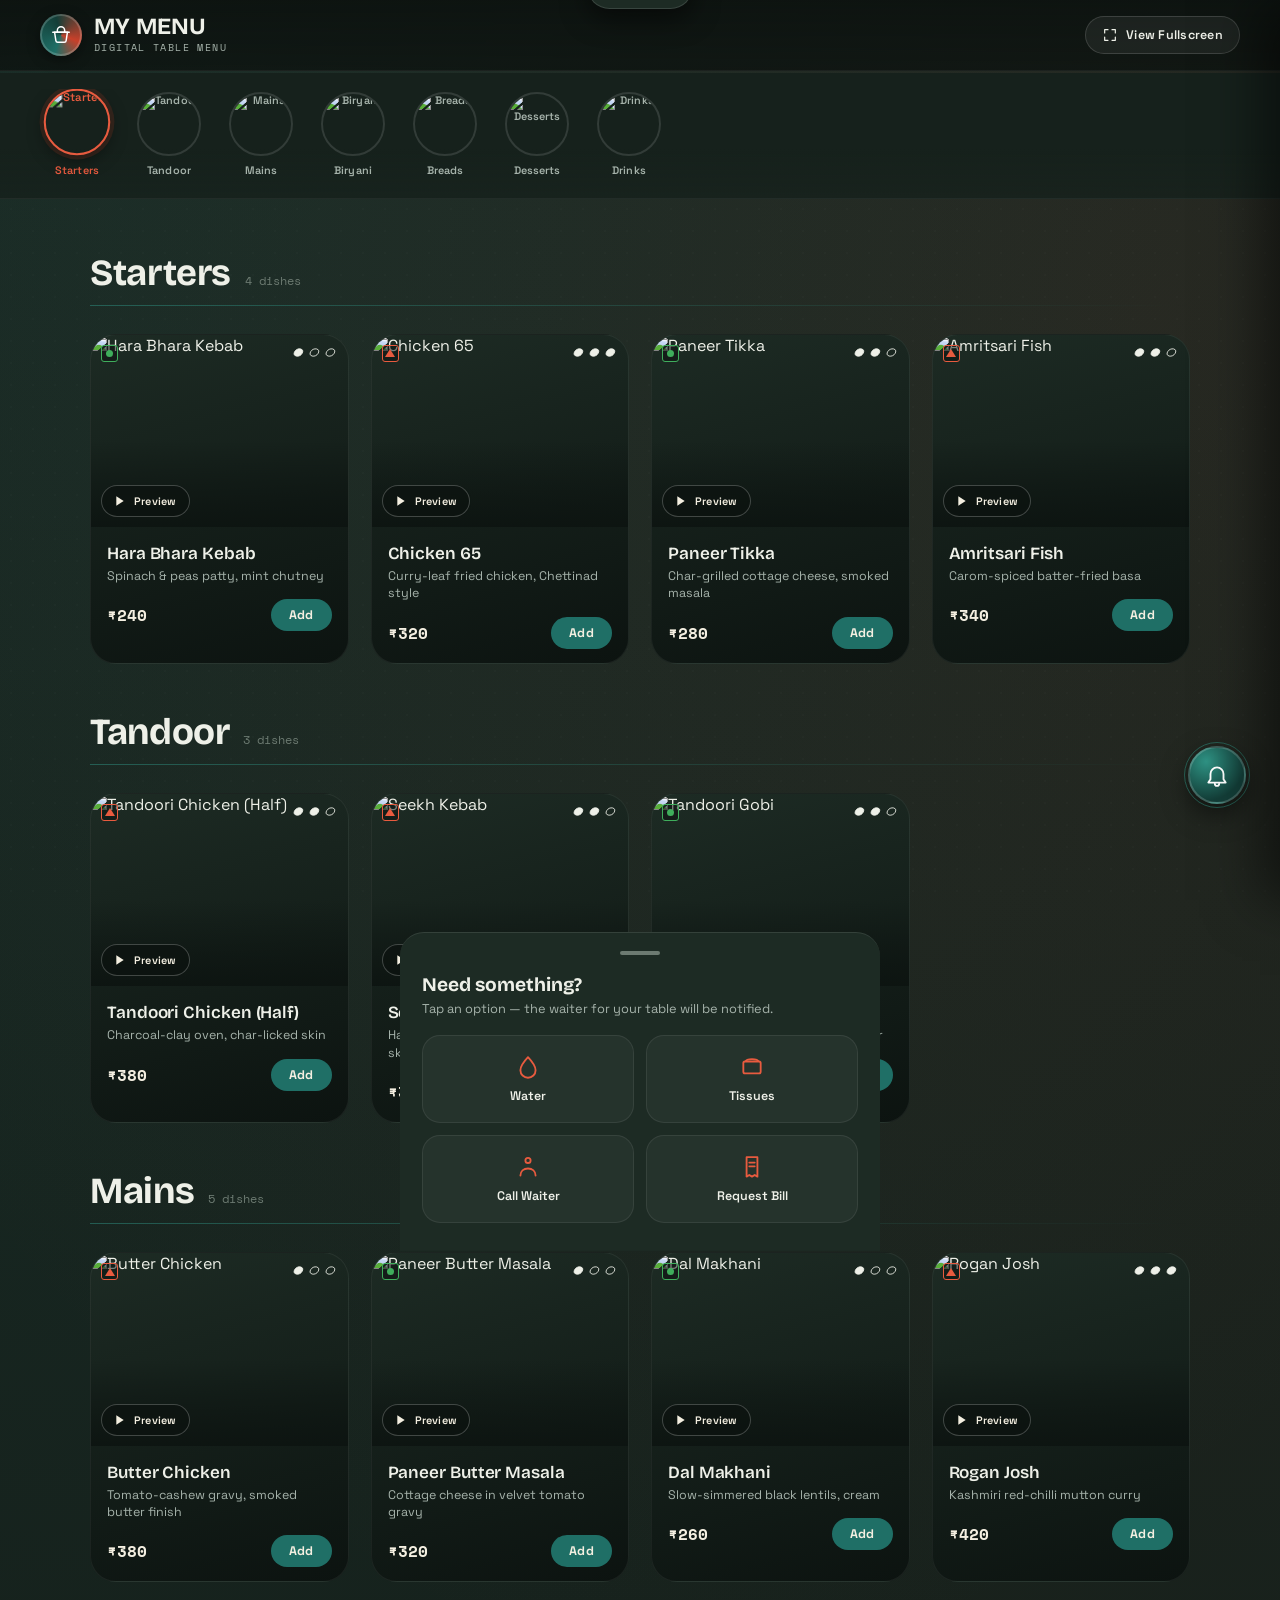
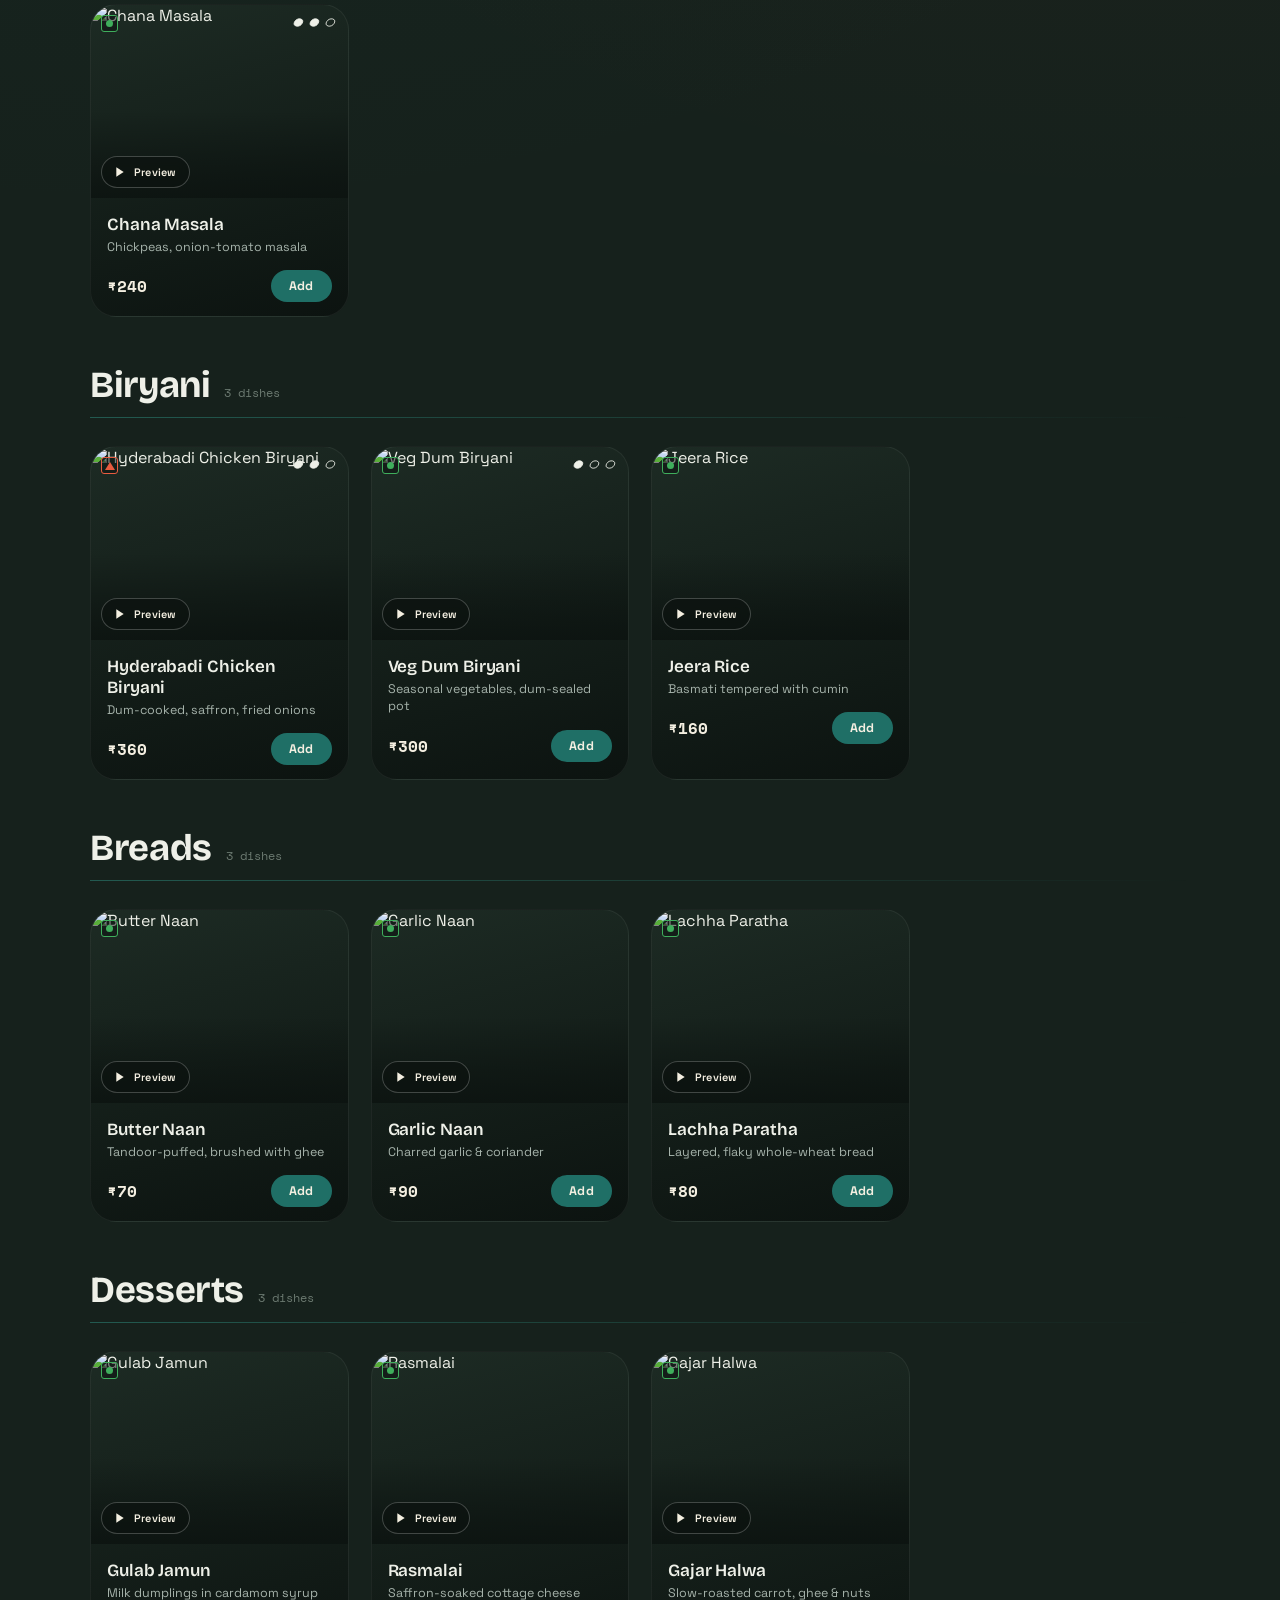
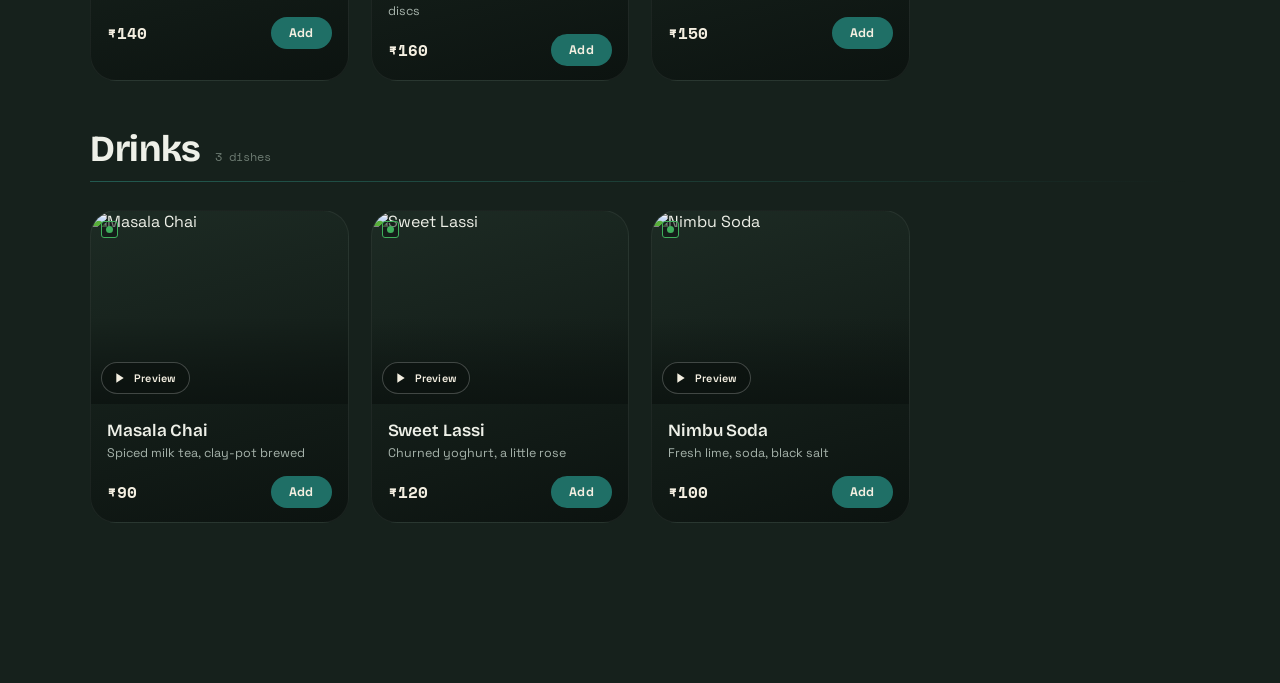
==== commit b3fcb177: "Add preview videos to menu items - nonveg, veg, and desserts" ====
--- a/index.html
+++ b/index.html
@@ -631,57 +631,57 @@
   items: [
     // STARTERS
     { id:"s1", category:"starters", name:"Hara Bhara Kebab", note:"Spinach & peas patty, mint chutney", price:240, veg:true, spice:1,
-      image:"https://images.unsplash.com/photo-1606491956689-2ea866880c84?q=80&w=600&auto=format&fit=crop", video:"" },
+      image:"https://images.unsplash.com/photo-1606491956689-2ea866880c84?q=80&w=600&auto=format&fit=crop", video:"https://www.pexels.com/download/video/34877658/" },
     { id:"s2", category:"starters", name:"Chicken 65", note:"Curry-leaf fried chicken, Chettinad style", price:320, veg:false, spice:3,
-      image:"https://images.unsplash.com/photo-1604908176997-125f25cc6f3d?q=80&w=600&auto=format&fit=crop", video:"" },
+      image:"https://images.unsplash.com/photo-1604908176997-125f25cc6f3d?q=80&w=600&auto=format&fit=crop", video:"https://www.pexels.com/download/video/30044484/" },
     { id:"s3", category:"starters", name:"Paneer Tikka", note:"Char-grilled cottage cheese, smoked masala", price:280, veg:true, spice:2,
-      image:"https://images.unsplash.com/photo-1631452180519-c014fe946bc7?q=80&w=600&auto=format&fit=crop", video:"" },
+      image:"https://images.unsplash.com/photo-1631452180519-c014fe946bc7?q=80&w=600&auto=format&fit=crop", video:"https://www.pexels.com/download/video/34877658/" },
     { id:"s4", category:"starters", name:"Amritsari Fish", note:"Carom-spiced batter-fried basa", price:340, veg:false, spice:2,
-      image:"https://images.pexels.com/photos/35267289/pexels-photo-35267289.jpeg", video:"" },
+      image:"https://images.pexels.com/photos/35267289/pexels-photo-35267289.jpeg", video:"https://www.pexels.com/download/video/30044484/" },
 
     // TANDOOR
     { id:"t1", category:"tandoor", name:"Tandoori Chicken (Half)", note:"Charcoal-clay oven, char-licked skin", price:380, veg:false, spice:2,
-      image:"https://images.unsplash.com/photo-1599487488170-d11ec9c172f0?q=80&w=600&auto=format&fit=crop", video:"" },
+      image:"https://images.unsplash.com/photo-1599487488170-d11ec9c172f0?q=80&w=600&auto=format&fit=crop", video:"https://www.pexels.com/download/video/30044484/" },
     { id:"t2", category:"tandoor", name:"Seekh Kebab", note:"Hand-minced mutton, charcoal skewer", price:360, veg:false, spice:2,
-      image:"https://images.unsplash.com/photo-1633237308525-cd587cf71926?q=80&w=600&auto=format&fit=crop", video:"" },
+      image:"https://images.unsplash.com/photo-1633237308525-cd587cf71926?q=80&w=600&auto=format&fit=crop", video:"https://www.pexels.com/download/video/30044484/" },
     { id:"t3", category:"tandoor", name:"Tandoori Gobi", note:"Cauliflower, yoghurt marinade, char", price:260, veg:true, spice:2,
-      image:"https://images.pexels.com/photos/20395278/pexels-photo-20395278.jpeg", video:"" },
+      image:"https://images.pexels.com/photos/20395278/pexels-photo-20395278.jpeg", video:"https://www.pexels.com/download/video/34877658/" },
 
     // MAINS / CURRIES
     { id:"m1", category:"mains", name:"Butter Chicken", note:"Tomato-cashew gravy, smoked butter finish", price:380, veg:false, spice:1,
-      image:"https://images.unsplash.com/photo-1588166524941-3bf61a9c41db?q=80&w=600&auto=format&fit=crop", video:"" },
+      image:"https://images.unsplash.com/photo-1588166524941-3bf61a9c41db?q=80&w=600&auto=format&fit=crop", video:"https://www.pexels.com/download/video/30044484/" },
     { id:"m2", category:"mains", name:"Paneer Butter Masala", note:"Cottage cheese in velvet tomato gravy", price:320, veg:true, spice:1,
-      image:"https://images.unsplash.com/photo-1631452180519-c014fe946bc7?q=80&w=600&auto=format&fit=crop", video:"" },
+      image:"https://images.unsplash.com/photo-1631452180519-c014fe946bc7?q=80&w=600&auto=format&fit=crop", video:"https://www.pexels.com/download/video/34877658/" },
     { id:"m3", category:"mains", name:"Dal Makhani", note:"Slow-simmered black lentils, cream", price:260, veg:true, spice:1,
-      image:"https://images.unsplash.com/photo-1631515243349-e0cb75fb8d3a?q=80&w=600&auto=format&fit=crop", video:"" },
+      image:"https://images.unsplash.com/photo-1631515243349-e0cb75fb8d3a?q=80&w=600&auto=format&fit=crop", video:"https://www.pexels.com/download/video/34877658/" },
     { id:"m4", category:"mains", name:"Rogan Josh", note:"Kashmiri red-chilli mutton curry", price:420, veg:false, spice:3,
-      image:"https://images.unsplash.com/photo-1545247181-516773cae754?q=80&w=600&auto=format&fit=crop", video:"" },
+      image:"https://images.unsplash.com/photo-1545247181-516773cae754?q=80&w=600&auto=format&fit=crop", video:"https://www.pexels.com/download/video/30044484/" },
     { id:"m5", category:"mains", name:"Chana Masala", note:"Chickpeas, onion-tomato masala", price:240, veg:true, spice:2,
-      image:"https://images.unsplash.com/photo-1604908176997-125f25cc6f3d?q=80&w=600&auto=format&fit=crop", video:"" },
+      image:"https://images.unsplash.com/photo-1604908176997-125f25cc6f3d?q=80&w=600&auto=format&fit=crop", video:"https://www.pexels.com/download/video/34877658/" },
 
     // BIRYANI & RICE
     { id:"b1", category:"biryani", name:"Hyderabadi Chicken Biryani", note:"Dum-cooked, saffron, fried onions", price:360, veg:false, spice:2,
-      image:"https://images.unsplash.com/photo-1563379091339-03b21ab4a4f8?q=80&w=600&auto=format&fit=crop", video:"" },
+      image:"https://images.unsplash.com/photo-1563379091339-03b21ab4a4f8?q=80&w=600&auto=format&fit=crop", video:"https://www.pexels.com/download/video/30044484/" },
     { id:"b2", category:"biryani", name:"Veg Dum Biryani", note:"Seasonal vegetables, dum-sealed pot", price:300, veg:true, spice:1,
-      image:"https://images.unsplash.com/photo-1645177628172-a94c1f96e6db?q=80&w=600&auto=format&fit=crop", video:"" },
+      image:"https://images.unsplash.com/photo-1645177628172-a94c1f96e6db?q=80&w=600&auto=format&fit=crop", video:"https://www.pexels.com/download/video/34877658/" },
     { id:"b3", category:"biryani", name:"Jeera Rice", note:"Basmati tempered with cumin", price:160, veg:true, spice:0,
-      image:"https://images.unsplash.com/photo-1596797038530-2c107229654b?q=80&w=600&auto=format&fit=crop", video:"" },
+      image:"https://images.unsplash.com/photo-1596797038530-2c107229654b?q=80&w=600&auto=format&fit=crop", video:"https://www.pexels.com/download/video/34877658/" },
 
     // BREADS
     { id:"br1", category:"breads", name:"Butter Naan", note:"Tandoor-puffed, brushed with ghee", price:70, veg:true, spice:0,
-      image:"https://images.unsplash.com/photo-1565557623262-b51c2513a641?q=80&w=600&auto=format&fit=crop", video:"" },
+      image:"https://images.unsplash.com/photo-1565557623262-b51c2513a641?q=80&w=600&auto=format&fit=crop", video:"https://www.pexels.com/download/video/34877658/" },
     { id:"br2", category:"breads", name:"Garlic Naan", note:"Charred garlic & coriander", price:90, veg:true, spice:0,
-      image:"https://images.unsplash.com/photo-1601050690597-df0568f70950?q=80&w=600&auto=format&fit=crop", video:"" },
+      image:"https://images.unsplash.com/photo-1601050690597-df0568f70950?q=80&w=600&auto=format&fit=crop", video:"https://www.pexels.com/download/video/34877658/" },
     { id:"br3", category:"breads", name:"Lachha Paratha", note:"Layered, flaky whole-wheat bread", price:80, veg:true, spice:0,
-      image:"https://images.pexels.com/photos/20446381/pexels-photo-20446381.jpeg", video:"" },
+      image:"https://images.pexels.com/photos/20446381/pexels-photo-20446381.jpeg", video:"https://www.pexels.com/download/video/34877658/" },
 
     // DESSERTS
     { id:"d1", category:"desserts", name:"Gulab Jamun", note:"Milk dumplings in cardamom syrup", price:140, veg:true, spice:0,
-      image:"https://images.pexels.com/photos/29259171/pexels-photo-29259171.jpeg", video:"" },
+      image:"https://images.pexels.com/photos/29259171/pexels-photo-29259171.jpeg", video:"https://www.pexels.com/download/video/31847861/" },
     { id:"d2", category:"desserts", name:"Rasmalai", note:"Saffron-soaked cottage cheese discs", price:160, veg:true, spice:0,
-      image:"https://images.pexels.com/photos/18479496/pexels-photo-18479496.png", video:"" },
+      image:"https://images.pexels.com/photos/18479496/pexels-photo-18479496.png", video:"https://www.pexels.com/download/video/31847861/" },
     { id:"d3", category:"desserts", name:"Gajar Halwa", note:"Slow-roasted carrot, ghee & nuts", price:150, veg:true, spice:0,
-      image:"https://images.pexels.com/photos/35532835/pexels-photo-35532835.jpeg", video:"" },
+      image:"https://images.pexels.com/photos/35532835/pexels-photo-35532835.jpeg", video:"https://www.pexels.com/download/video/31847861/" },
 
     // BEVERAGES
     { id:"dr1", category:"drinks", name:"Masala Chai", note:"Spiced milk tea, clay-pot brewed", price:90, veg:true, spice:0,
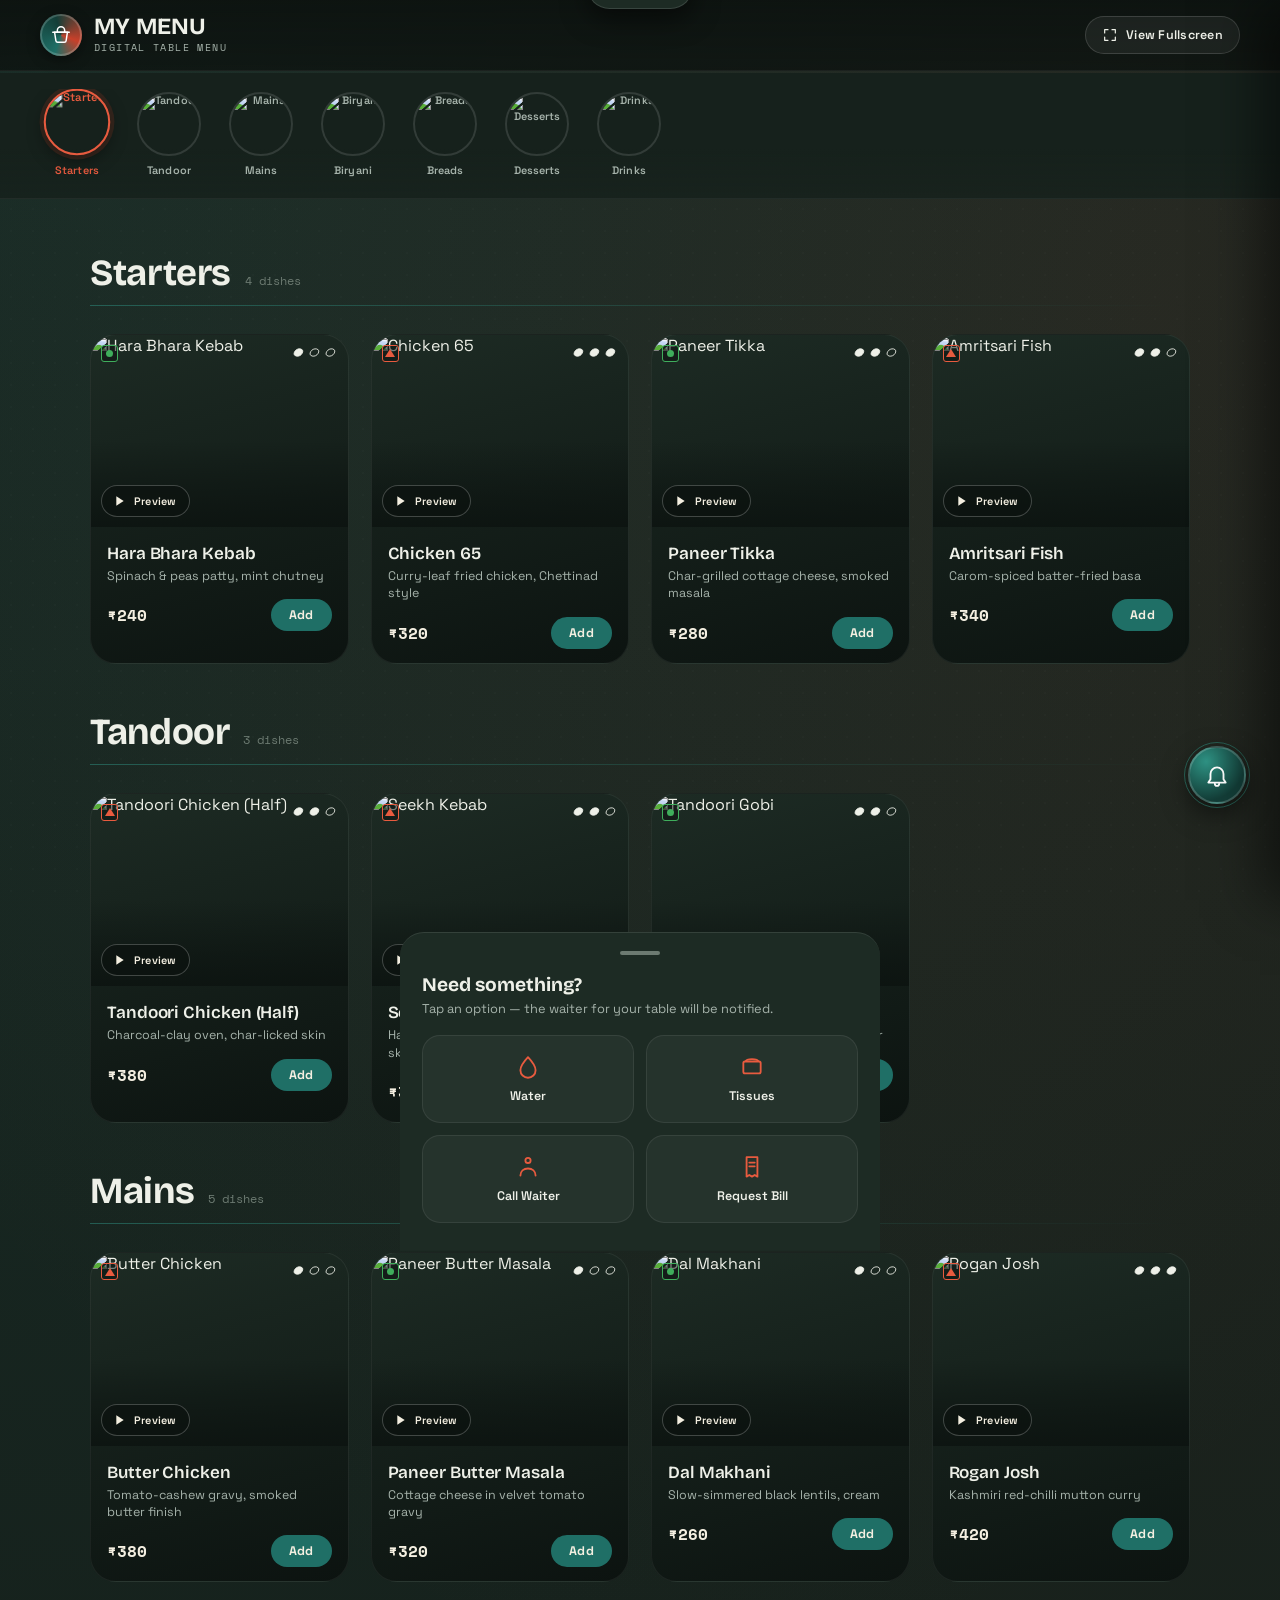
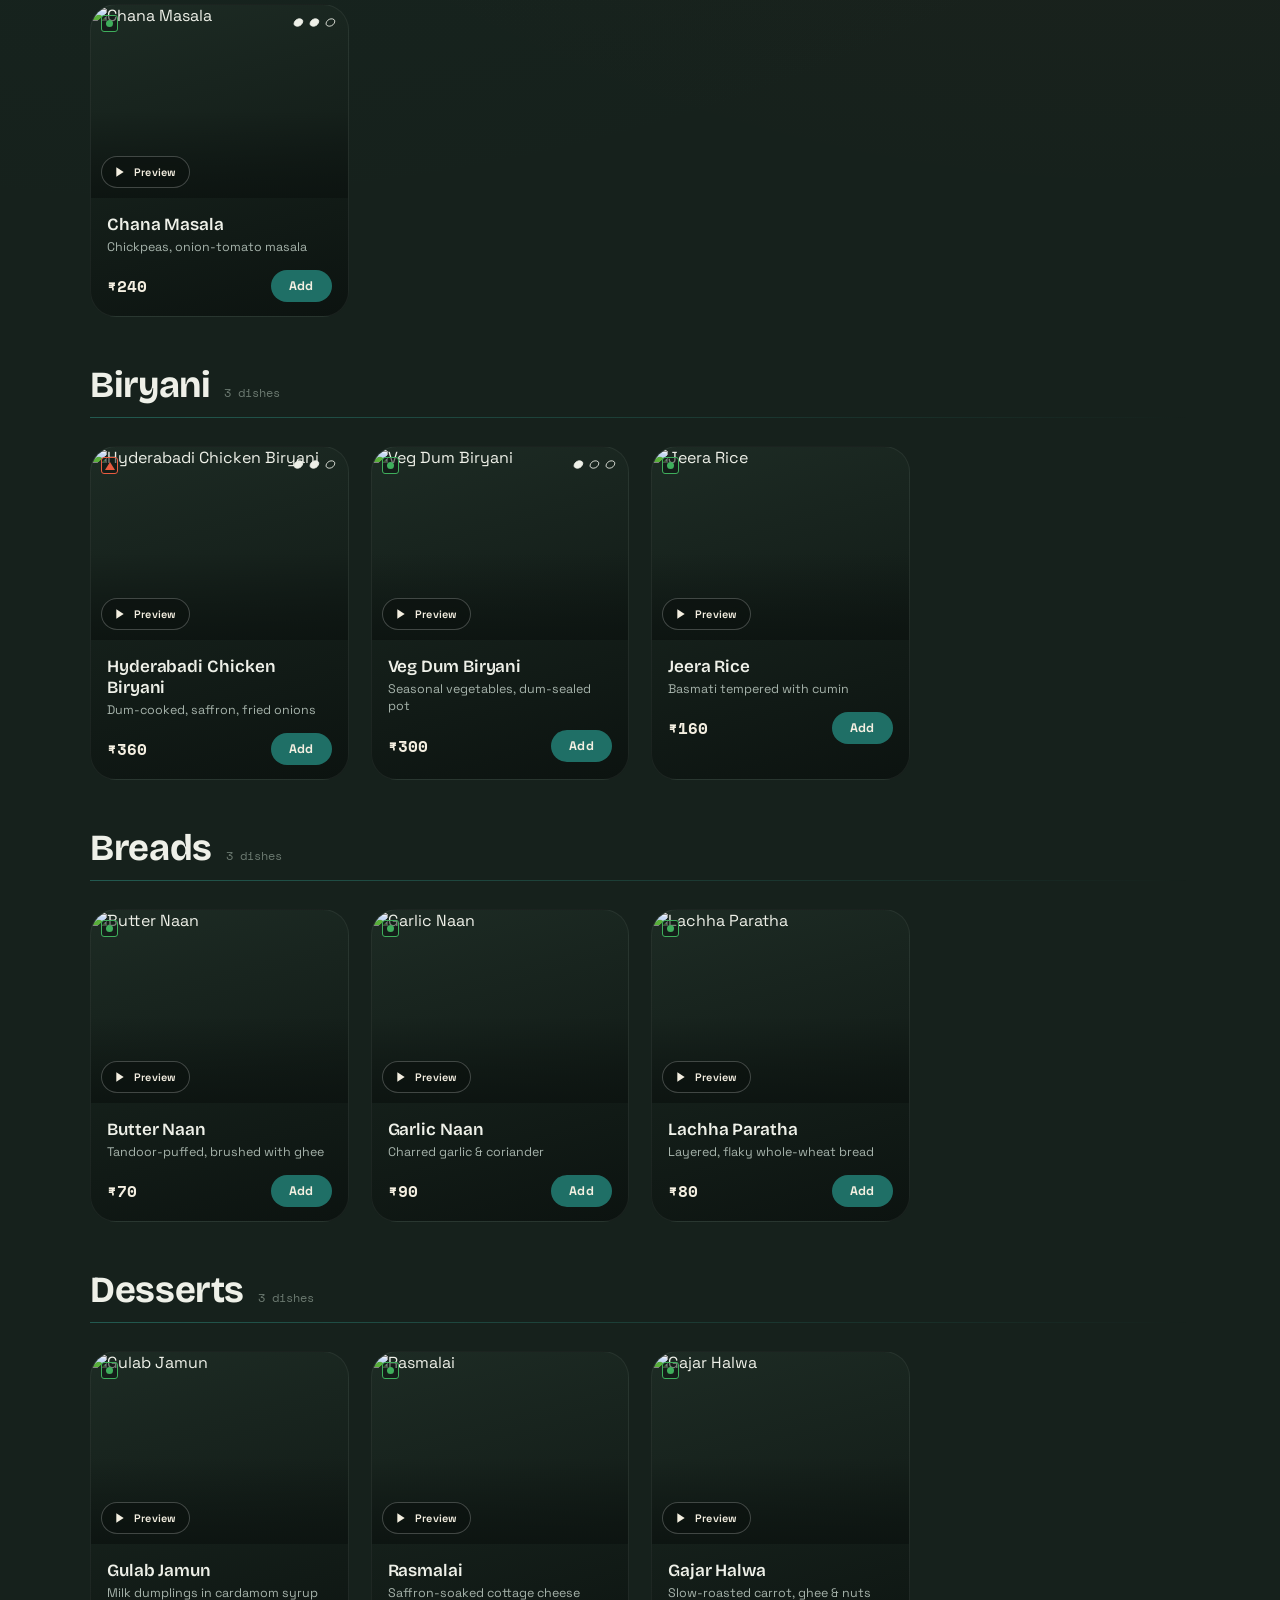
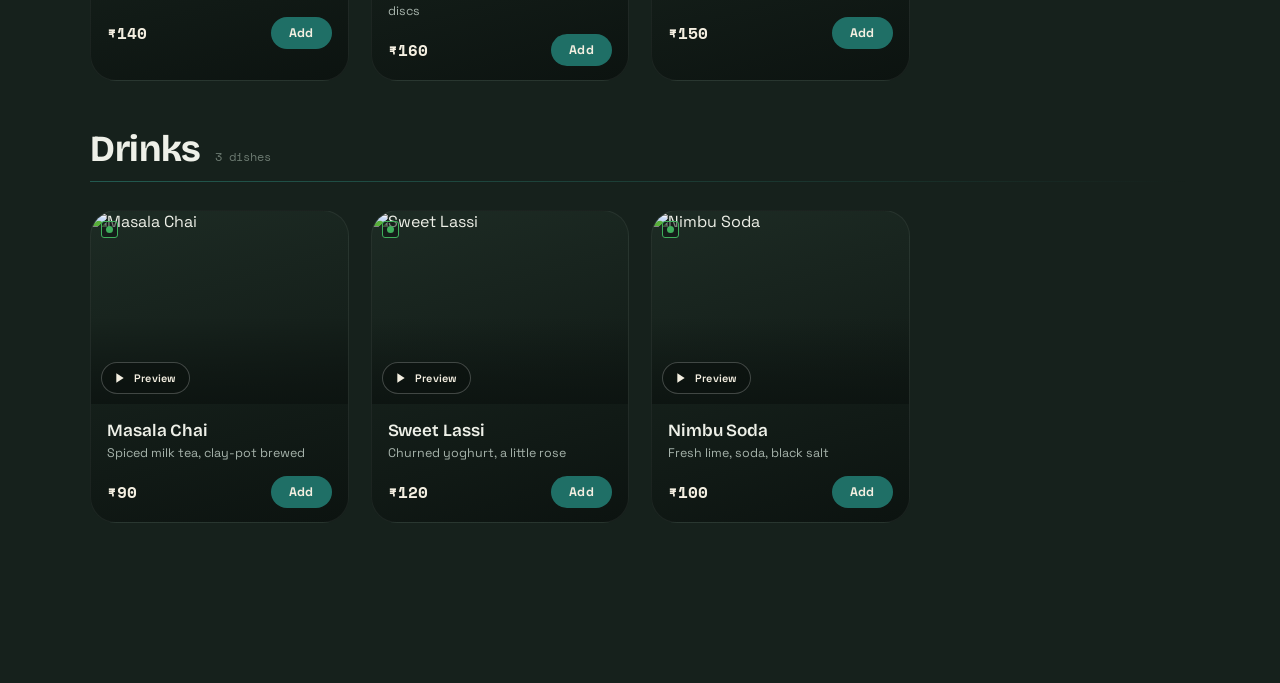
==== commit ea965253: "Update desserts category image and add themed loading animation" ====
--- a/index.html
+++ b/index.html
@@ -474,6 +474,28 @@
 /* ============================================================
    RESPONSIVE
    ============================================================ */
+
+/* Loading animation - themed shimmer effect */
+@keyframes shimmer {
+  0% { background-position: -1000px 0; }
+  100% { background-position: 1000px 0; }
+}
+
+.loading {
+  background: linear-gradient(90deg, 
+    var(--ink-raise) 0%,
+    var(--ink-raise) 25%,
+    var(--teal-deep) 50%,
+    var(--ink-raise) 75%,
+    var(--ink-raise) 100%);
+  background-size: 1000px 100%;
+  animation: shimmer 2s infinite;
+}
+
+.cat-thumb.loading img,
+.dish-media.loading img {
+  opacity: 0.5;
+}
 @media (max-width:640px){
   .brand-name{font-size:1.2rem;}
   .fullscreen-btn span{display:none;}
@@ -624,7 +646,7 @@
     { id: "mains",     name: "Mains",     image: "https://images.unsplash.com/photo-1631452180519-c014fe946bc7?q=80&w=300&auto=format&fit=crop" },
     { id: "biryani",   name: "Biryani",   image: "https://images.unsplash.com/photo-1563379091339-03b21ab4a4f8?q=80&w=300&auto=format&fit=crop" },
     { id: "breads",    name: "Breads",    image: "https://images.unsplash.com/photo-1565557623262-b51c2513a641?q=80&w=300&auto=format&fit=crop" },
-    { id: "desserts",  name: "Desserts",  image: "https://images.unsplash.com/photo-1601303516534-bf0b1ea1f6bb?q=80&w=300&auto=format&fit=crop" },
+    { id: "desserts",  name: "Desserts",  image: "https://images.pexels.com/photos/37026352/pexels-photo-37026352.jpeg" },
     { id: "drinks",    name: "Drinks",    image: "https://images.unsplash.com/photo-1571934811356-5cc061b6821f?q=80&w=300&auto=format&fit=crop" }
   ],
 
@@ -782,7 +804,11 @@
     if (cart[id] <= 0) delete cart[id];
     renderQtyZones(); updateCart();
   }
-  if (playBtn) openVideo(playBtn.dataset.video, playBtn.dataset.title);
+  if (playBtn) {
+    const card = playBtn.closest('.dish-card');
+    currentVideoCard = card;
+    openVideo(playBtn.dataset.video, playBtn.dataset.title);
+  }
 });
 
 /* ---------- cart / chit logic ---------- */
@@ -922,23 +948,45 @@
 /* ---------- video modal ---------- */
 const videoOverlay = document.getElementById('videoOverlay');
 const videoPlayer = document.getElementById('videoPlayer');
+let currentVideoCard = null;
+
 function openVideo(src, title){
   if (!src){ showToast('No preview video added for this dish yet.'); return; }
   document.getElementById('videoTitle').textContent = title + ' — preview';
   videoPlayer.src = src;
+  videoPlayer.load();
   videoOverlay.classList.add('open');
   videoPlayer.play().catch(()=>{});
 }
 function closeVideo(){
   videoOverlay.classList.remove('open');
-  videoPlayer.pause(); videoPlayer.removeAttribute('src'); videoPlayer.load();
+  videoPlayer.pause(); 
+  videoPlayer.currentTime = 0;
+  videoPlayer.removeAttribute('src');
+  currentVideoCard = null;
 }
 document.getElementById('closeVideoBtn').addEventListener('click', closeVideo);
 videoOverlay.addEventListener('click', e => { if (e.target === videoOverlay) closeVideo(); });
 
+// Pause video when overlay is closed or card scrolls out of view
+videoOverlay.addEventListener('transitionend', () => {
+  if (!videoOverlay.classList.contains('open')) {
+    videoPlayer.pause();
+  }
+});
+
 /* ---------- scroll reveal ---------- */
 const revealObserver = new IntersectionObserver(entries => {
-  entries.forEach(en => { if (en.isIntersecting) en.target.classList.add('in-view'); });
+  entries.forEach(en => { 
+    if (en.isIntersecting) {
+      en.target.classList.add('in-view');
+    } else {
+      // Close video modal if card scrolls out of view
+      if (currentVideoCard === en.target && videoOverlay.classList.contains('open')) {
+        closeVideo();
+      }
+    }
+  });
 }, { threshold:.12, rootMargin:'0px 0px -40px 0px' });
 document.querySelectorAll('.dish-card').forEach(c => revealObserver.observe(c));
 
@@ -956,6 +1004,26 @@
   });
 }, { rootMargin:'-180px 0px -65% 0px', threshold:0 });
 sections.forEach(s => spyObserver.observe(s));
+
+/* ---------- lazy loading with animation ---------- */
+document.addEventListener('DOMContentLoaded', () => {
+  const images = document.querySelectorAll('img[loading="lazy"]');
+  
+  images.forEach(img => {
+    const container = img.closest('.cat-thumb') || img.closest('.dish-media');
+    if (container) {
+      container.classList.add('loading');
+      
+      img.addEventListener('load', () => {
+        container.classList.remove('loading');
+      });
+      
+      img.addEventListener('error', () => {
+        container.classList.remove('loading');
+      });
+    }
+  });
+});
 </script>
 </body>
 </html>
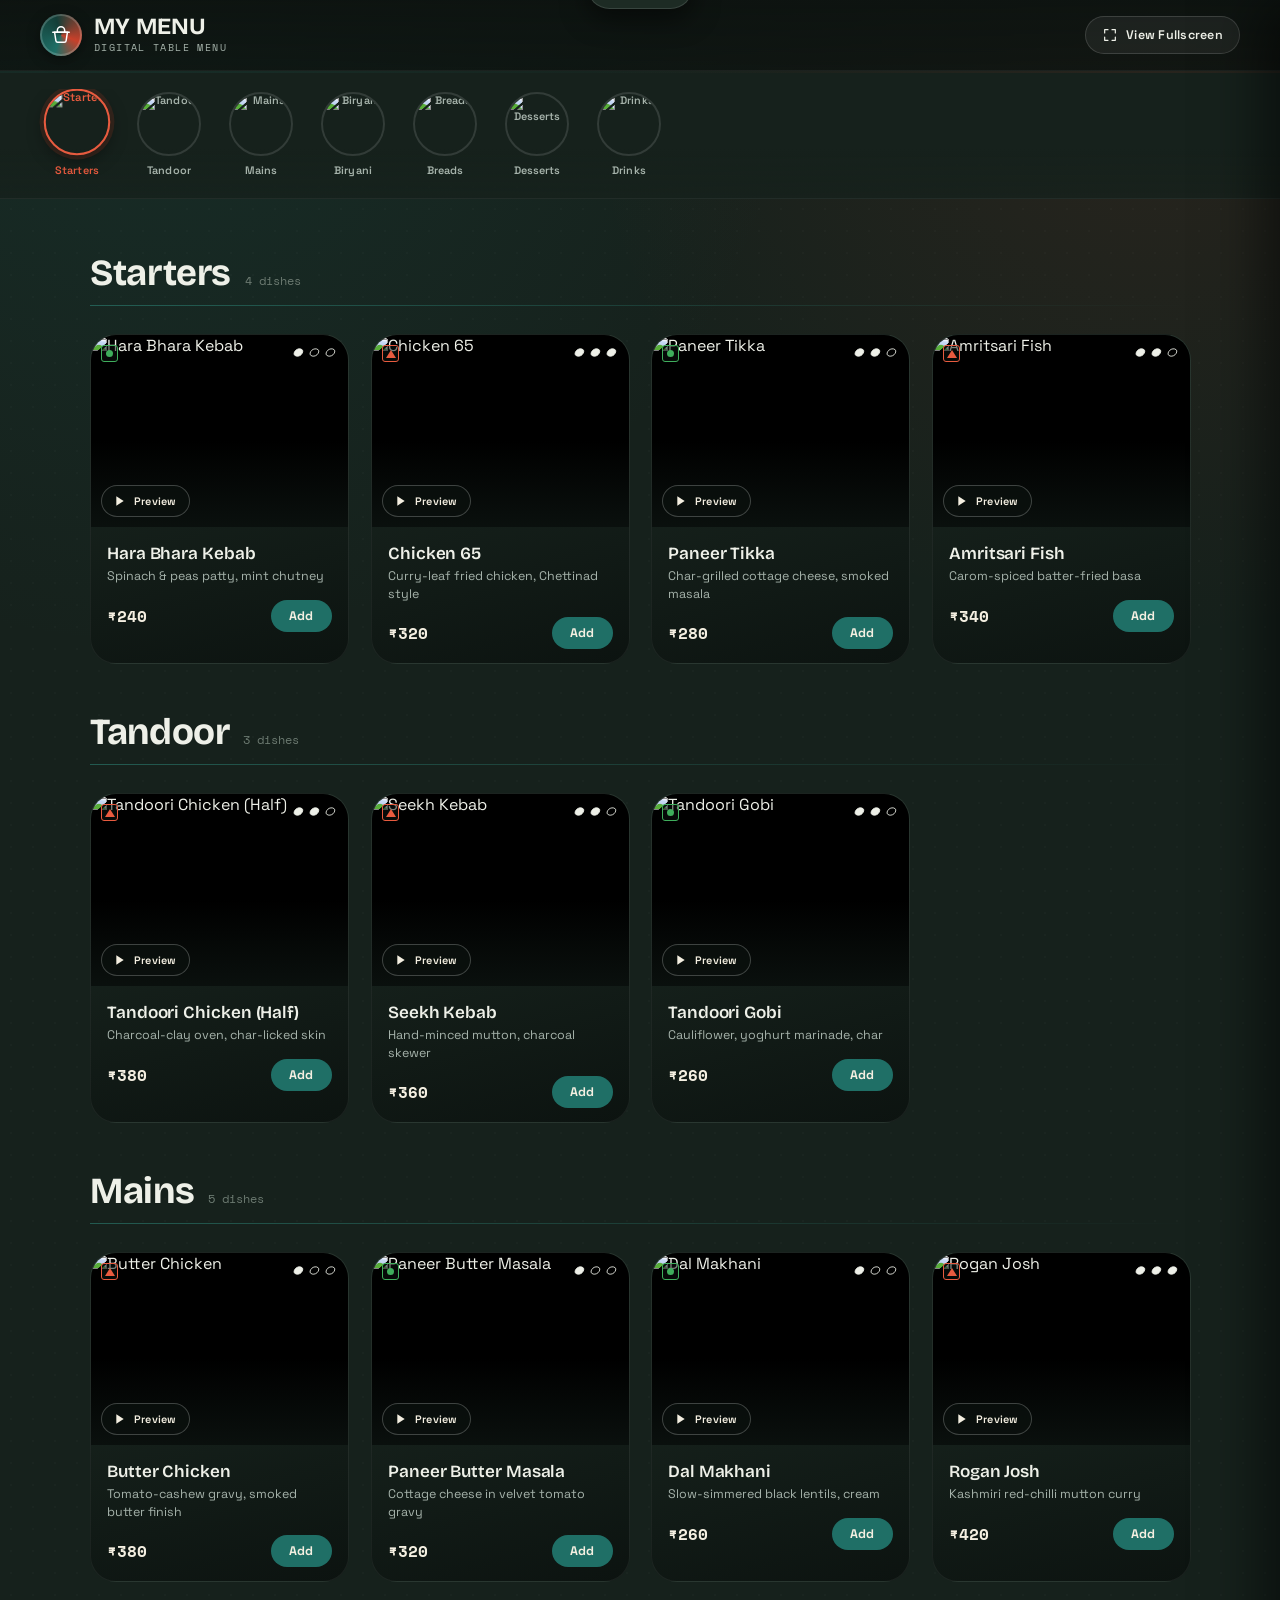
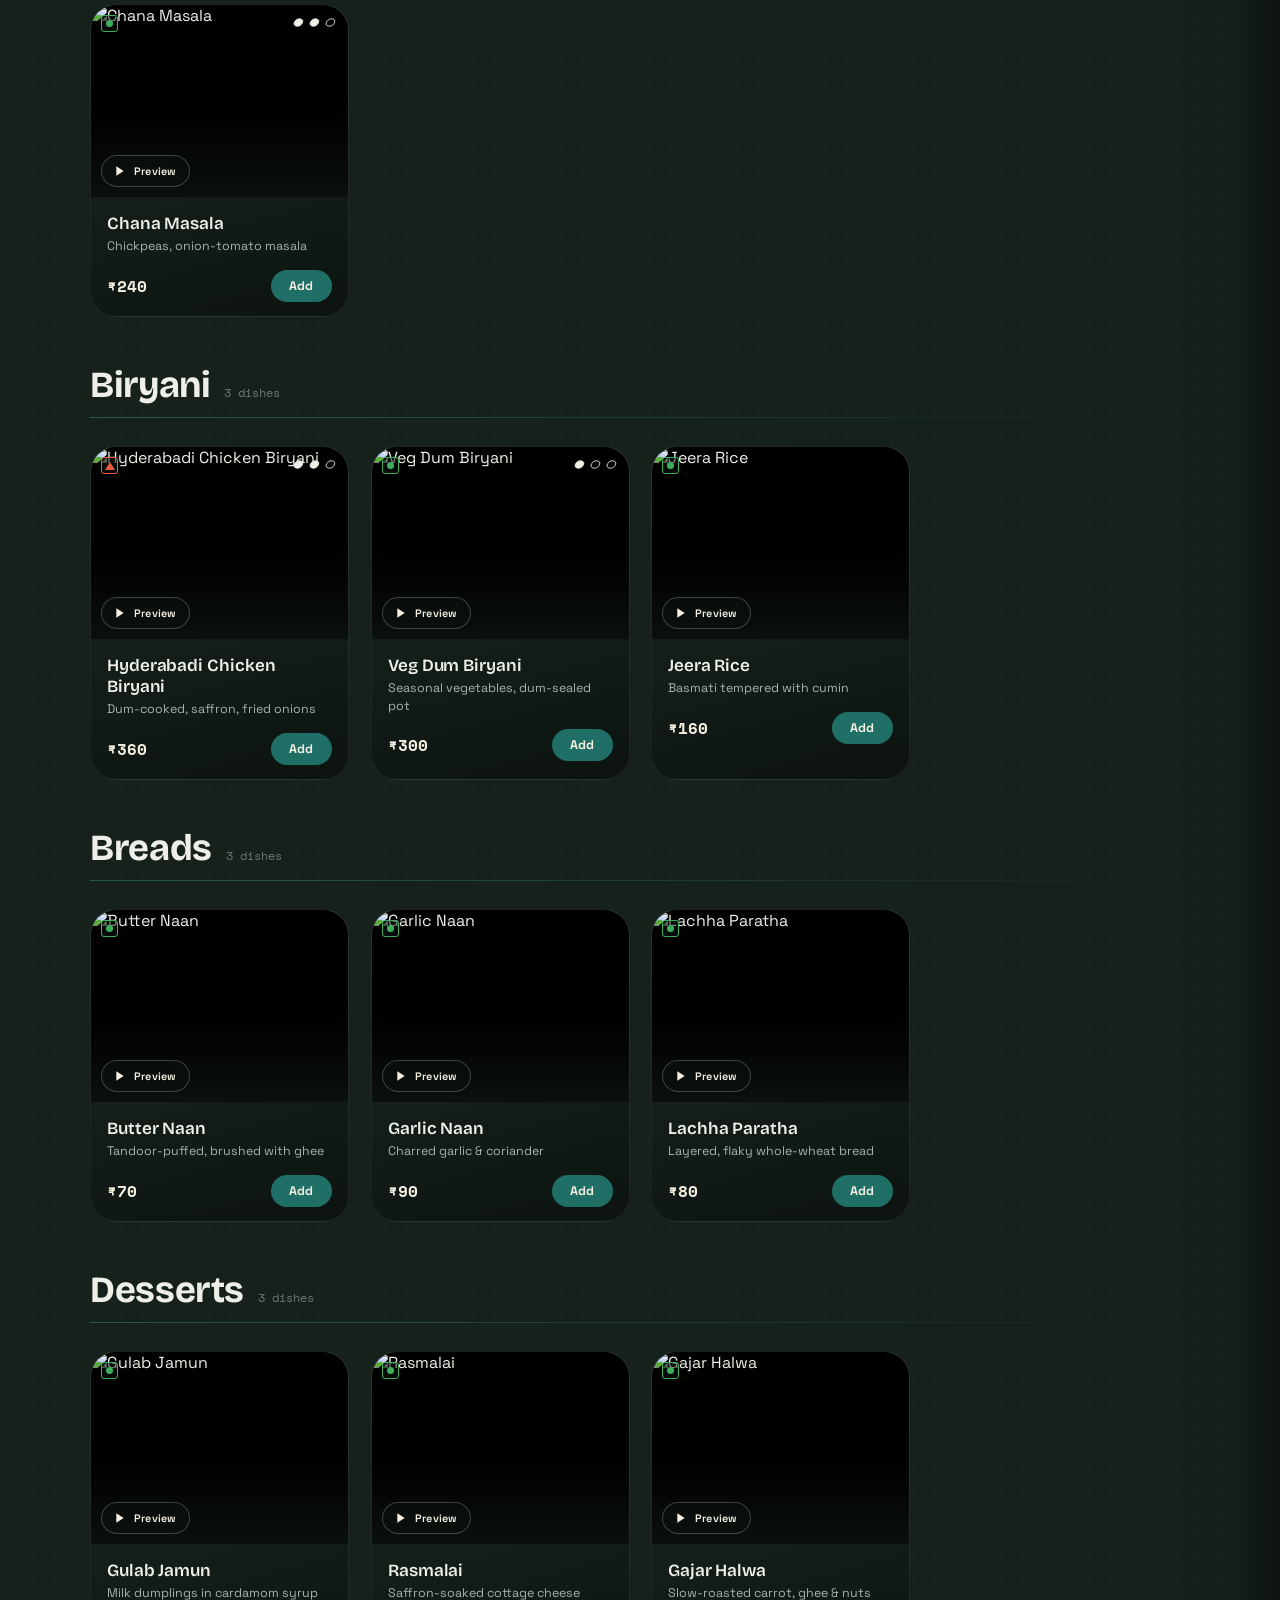
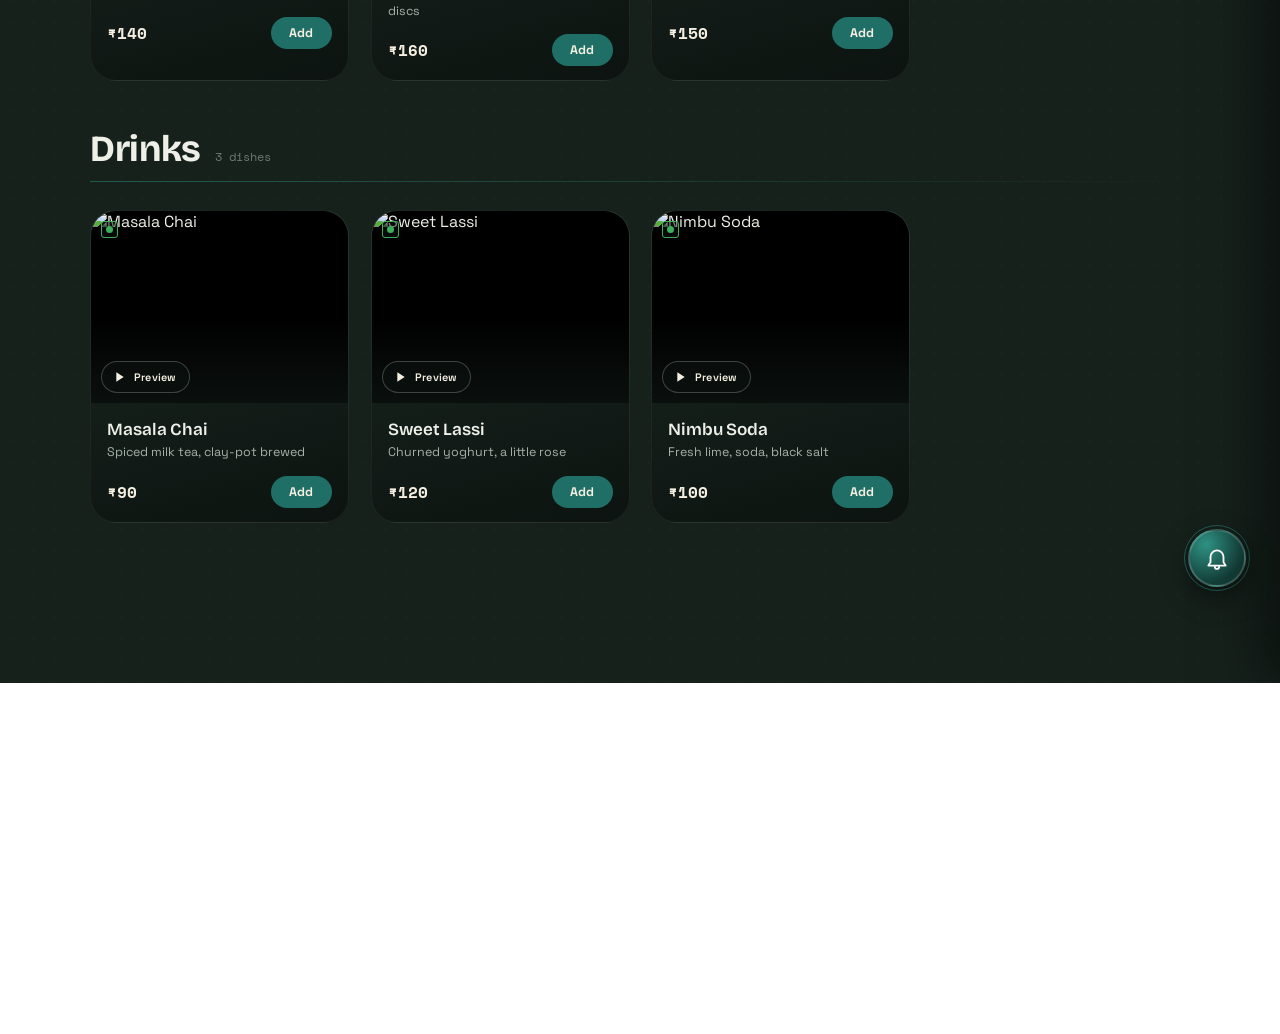
==== commit a7465262: "Optimize performance - reduce animation load, add GPU hints, improve observers" ====
--- a/index.html
+++ b/index.html
@@ -48,11 +48,13 @@
     radial-gradient(circle at 12% 0%, rgba(31,111,102,.16), transparent 45%),
     radial-gradient(circle at 90% 8%, rgba(200,64,42,.10), transparent 40%),
     var(--ink);
+  background-attachment: fixed;
   color:var(--text);
   font-family:var(--f-body);
   -webkit-font-smoothing:antialiased;
   min-height:100vh;
   overflow-x:hidden;
+  contain: layout style paint;
 }
 img{display:block;max-width:100%;}
 button{font-family:inherit;cursor:pointer;}
@@ -180,16 +182,17 @@
   border:1px solid rgba(255,255,255,.06);
   overflow:hidden;
   opacity:0; transform:translateY(28px);
-  transition:opacity .6s var(--ease), transform .6s var(--ease), box-shadow .35s;
-  transition-delay:calc(var(--i,0) * 50ms);
+  transition:opacity .5s var(--ease), transform .5s var(--ease), box-shadow .25s;
+  transition-delay:calc(var(--i,0) * 30ms);
+  will-change: transform, opacity;
 }
 .dish-card.in-view{opacity:1; transform:translateY(0);}
 .dish-card:hover{box-shadow:0 16px 34px rgba(0,0,0,.45); transform:translateY(-4px);}
 .dish-card.in-view:hover{transform:translateY(-4px);}
 
-.dish-media{position:relative; aspect-ratio:4/3; overflow:hidden;}
-.dish-media img{width:100%; height:100%; object-fit:cover; transition:transform .6s var(--ease);}
-.dish-card:hover .dish-media img{transform:scale(1.07);}
+.dish-media{position:relative; aspect-ratio:4/3; overflow:hidden; background:#000;}
+.dish-media img{width:100%; height:100%; object-fit:cover; transition:transform .4s var(--ease); will-change: transform;}
+.dish-card:hover .dish-media img{transform:scale(1.05);}
 .dish-media::after{
   content:''; position:absolute; inset:0;
   background:linear-gradient(180deg, transparent 55%, rgba(12,19,16,.85));
@@ -206,6 +209,12 @@
 .play-btn:hover{background:var(--chili); border-color:var(--chili);}
 .play-btn:active{transform:scale(.94);}
 .play-btn svg{width:16px; height:16px; flex-shrink:0;}
+.play-btn.playing{display:none;}
+
+.dish-video{
+  width:100%; height:100%; object-fit:cover;
+  position:absolute; top:0; left:0;
+}
 
 .diet-mark{
   position:absolute; top:10px; left:10px; z-index:2;
@@ -475,26 +484,22 @@
    RESPONSIVE
    ============================================================ */
 
-/* Loading animation - themed shimmer effect */
+/* Loading animation - lightweight shimmer effect */
 @keyframes shimmer {
-  0% { background-position: -1000px 0; }
-  100% { background-position: 1000px 0; }
+  0% { background-position: -400px 0; }
+  100% { background-position: 400px 0; }
 }
 
 .loading {
-  background: linear-gradient(90deg, 
-    var(--ink-raise) 0%,
-    var(--ink-raise) 25%,
-    var(--teal-deep) 50%,
-    var(--ink-raise) 75%,
-    var(--ink-raise) 100%);
-  background-size: 1000px 100%;
-  animation: shimmer 2s infinite;
+  background: linear-gradient(90deg, var(--ink-raise) 25%, var(--teal-deep) 50%, var(--ink-raise) 75%);
+  background-size: 400px 100%;
+  animation: shimmer 1.5s ease-in-out infinite;
+  will-change: background-position;
 }
 
 .cat-thumb.loading img,
 .dish-media.loading img {
-  opacity: 0.5;
+  opacity: 0.6;
 }
 @media (max-width:640px){
   .brand-name{font-size:1.2rem;}
@@ -751,8 +756,9 @@
       <div class="dish-media">
         <span class="diet-mark ${it.veg ? 'veg' : 'nonveg'}" title="${it.veg ? 'Vegetarian' : 'Non-vegetarian'}"></span>
         ${it.spice > 0 ? `<span class="spice-row">${Array.from({length:3},(_,k)=>chiliIcon(k < it.spice)).join('')}</span>` : ''}
-        <img src="${it.image}" alt="${it.name}" loading="lazy">
-        <button class="play-btn" data-video="${it.video || ''}" data-title="${it.name}">
+        <img src="${it.image}" alt="${it.name}" loading="lazy" class="dish-image">
+        <video class="dish-video" controls playsinline style="display:none;" data-video="${it.video || ''}"></video>
+        <button class="play-btn" data-video="${it.video || ''}" data-title="${it.name}" data-id="${it.id}">
           <svg viewBox="0 0 24 24" fill="currentColor"><path d="M8 5v14l11-7-11-7Z"/></svg> Preview
         </button>
       </div>
@@ -805,9 +811,26 @@
     renderQtyZones(); updateCart();
   }
   if (playBtn) {
+    e.preventDefault();
+    const videoSrc = playBtn.dataset.video;
+    if (!videoSrc) { showToast('No preview video available'); return; }
     const card = playBtn.closest('.dish-card');
-    currentVideoCard = card;
-    openVideo(playBtn.dataset.video, playBtn.dataset.title);
+    const video = card.querySelector('.dish-video');
+    const image = card.querySelector('.dish-image');
+    
+    if (video.style.display === 'none') {
+      video.src = videoSrc;
+      video.style.display = 'block';
+      image.style.display = 'none';
+      playBtn.classList.add('playing');
+      video.play().catch(()=>{});
+    }
+    
+    video.addEventListener('ended', () => {
+      video.style.display = 'none';
+      image.style.display = 'block';
+      playBtn.classList.remove('playing');
+    }, { once: true });
   }
 });
 
@@ -981,13 +1004,19 @@
     if (en.isIntersecting) {
       en.target.classList.add('in-view');
     } else {
-      // Close video modal if card scrolls out of view
-      if (currentVideoCard === en.target && videoOverlay.classList.contains('open')) {
-        closeVideo();
+      // Stop inline video if card scrolls out of view
+      const video = en.target.querySelector('.dish-video');
+      const image = en.target.querySelector('.dish-image');
+      if (video && video.style.display !== 'none') {
+        video.pause();
+        video.style.display = 'none';
+        if (image) image.style.display = 'block';
+        const playBtn = en.target.querySelector('.play-btn');
+        if (playBtn) playBtn.classList.remove('playing');
       }
     }
   });
-}, { threshold:.12, rootMargin:'0px 0px -40px 0px' });
+}, { threshold:.05, rootMargin:'0px 0px -100px 0px' });
 document.querySelectorAll('.dish-card').forEach(c => revealObserver.observe(c));
 
 /* ---------- scrollspy for category rail ---------- */
@@ -1006,22 +1035,31 @@
 sections.forEach(s => spyObserver.observe(s));
 
 /* ---------- lazy loading with animation ---------- */
+const loadingCache = new WeakMap();
 document.addEventListener('DOMContentLoaded', () => {
   const images = document.querySelectorAll('img[loading="lazy"]');
   
   images.forEach(img => {
     const container = img.closest('.cat-thumb') || img.closest('.dish-media');
-    if (container) {
+    if (container && !loadingCache.has(img)) {
+      loadingCache.set(img, true);
       container.classList.add('loading');
       
-      img.addEventListener('load', () => {
+      const handleLoadEnd = () => {
         container.classList.remove('loading');
-      });
+      };
       
-      img.addEventListener('error', () => {
-        container.classList.remove('loading');
-      });
+      img.addEventListener('load', handleLoadEnd, { once: true });
+      img.addEventListener('error', handleLoadEnd, { once: true });
     }
+  });
+});
+
+/* ---------- reset inline videos on page unload ---------- */
+window.addEventListener('beforeunload', () => {
+  document.querySelectorAll('.dish-video').forEach(video => {
+    video.pause();
+    video.currentTime = 0;
   });
 });
 </script>
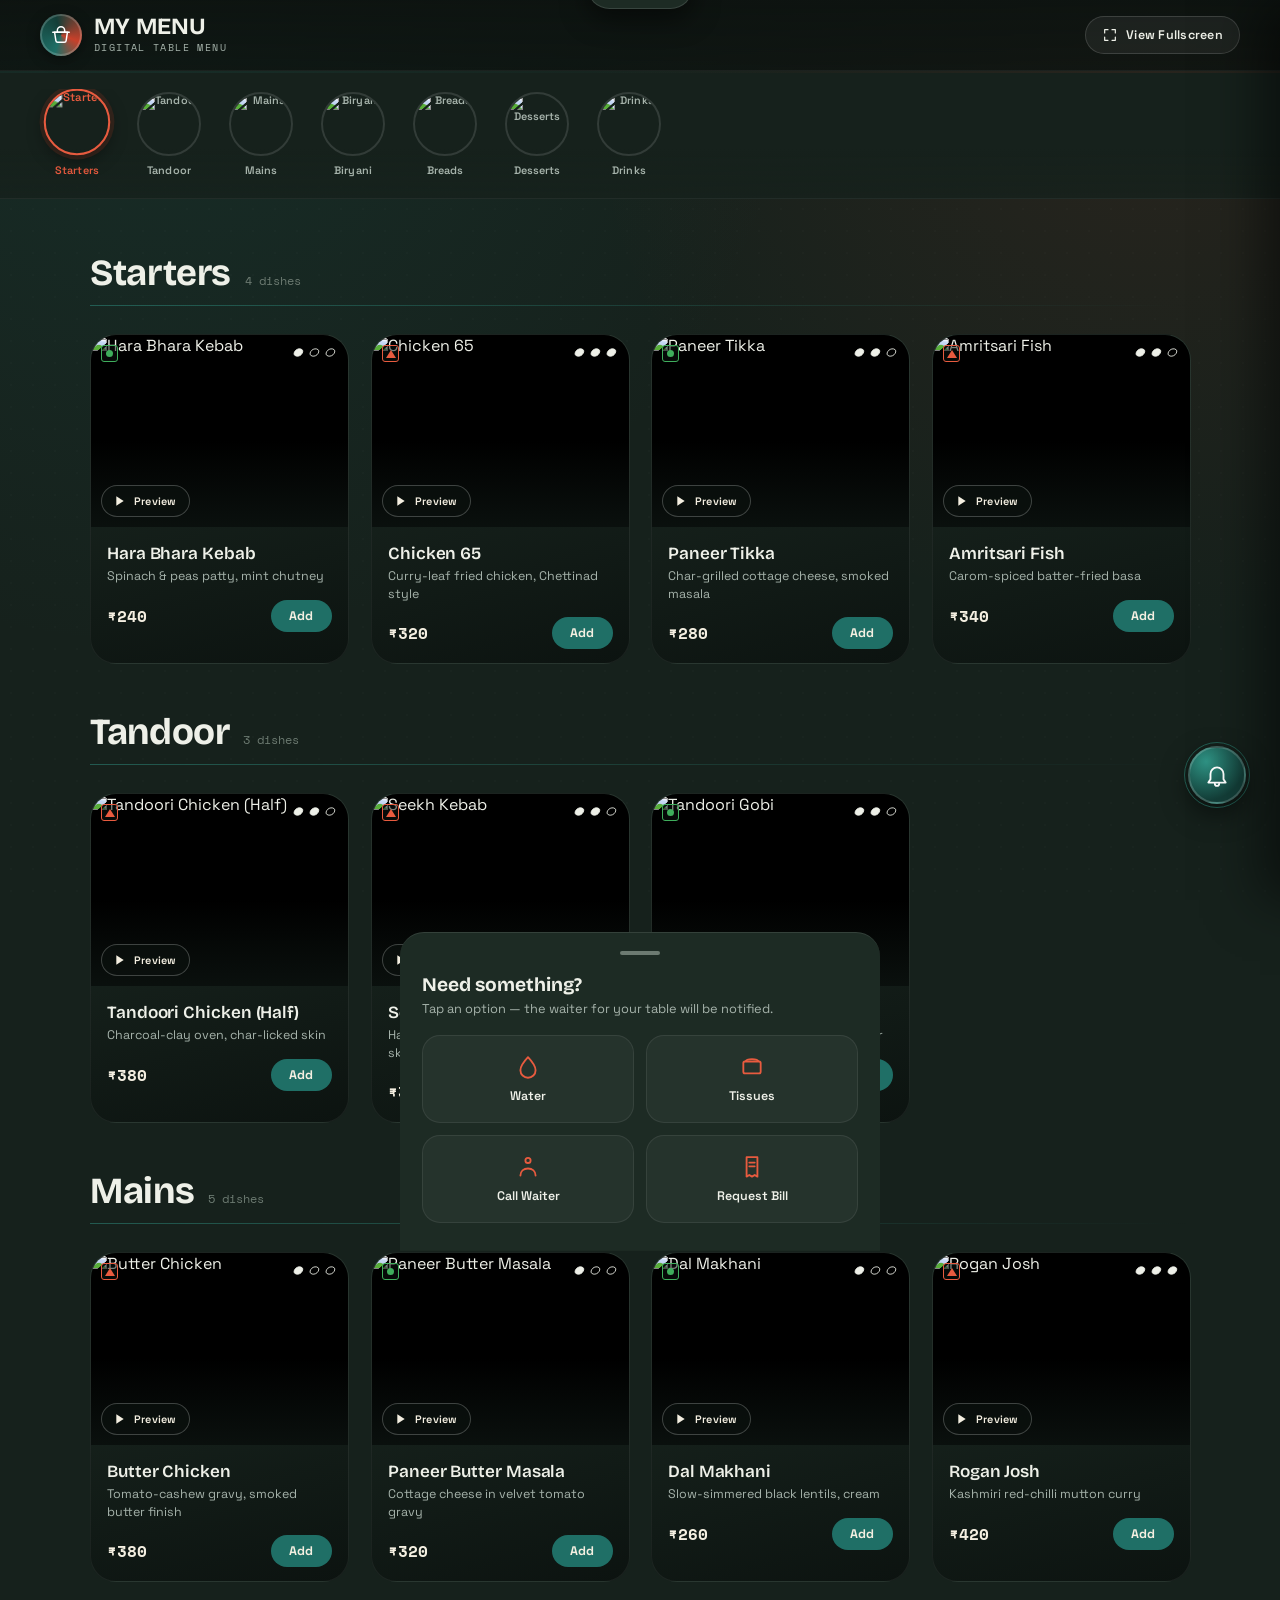
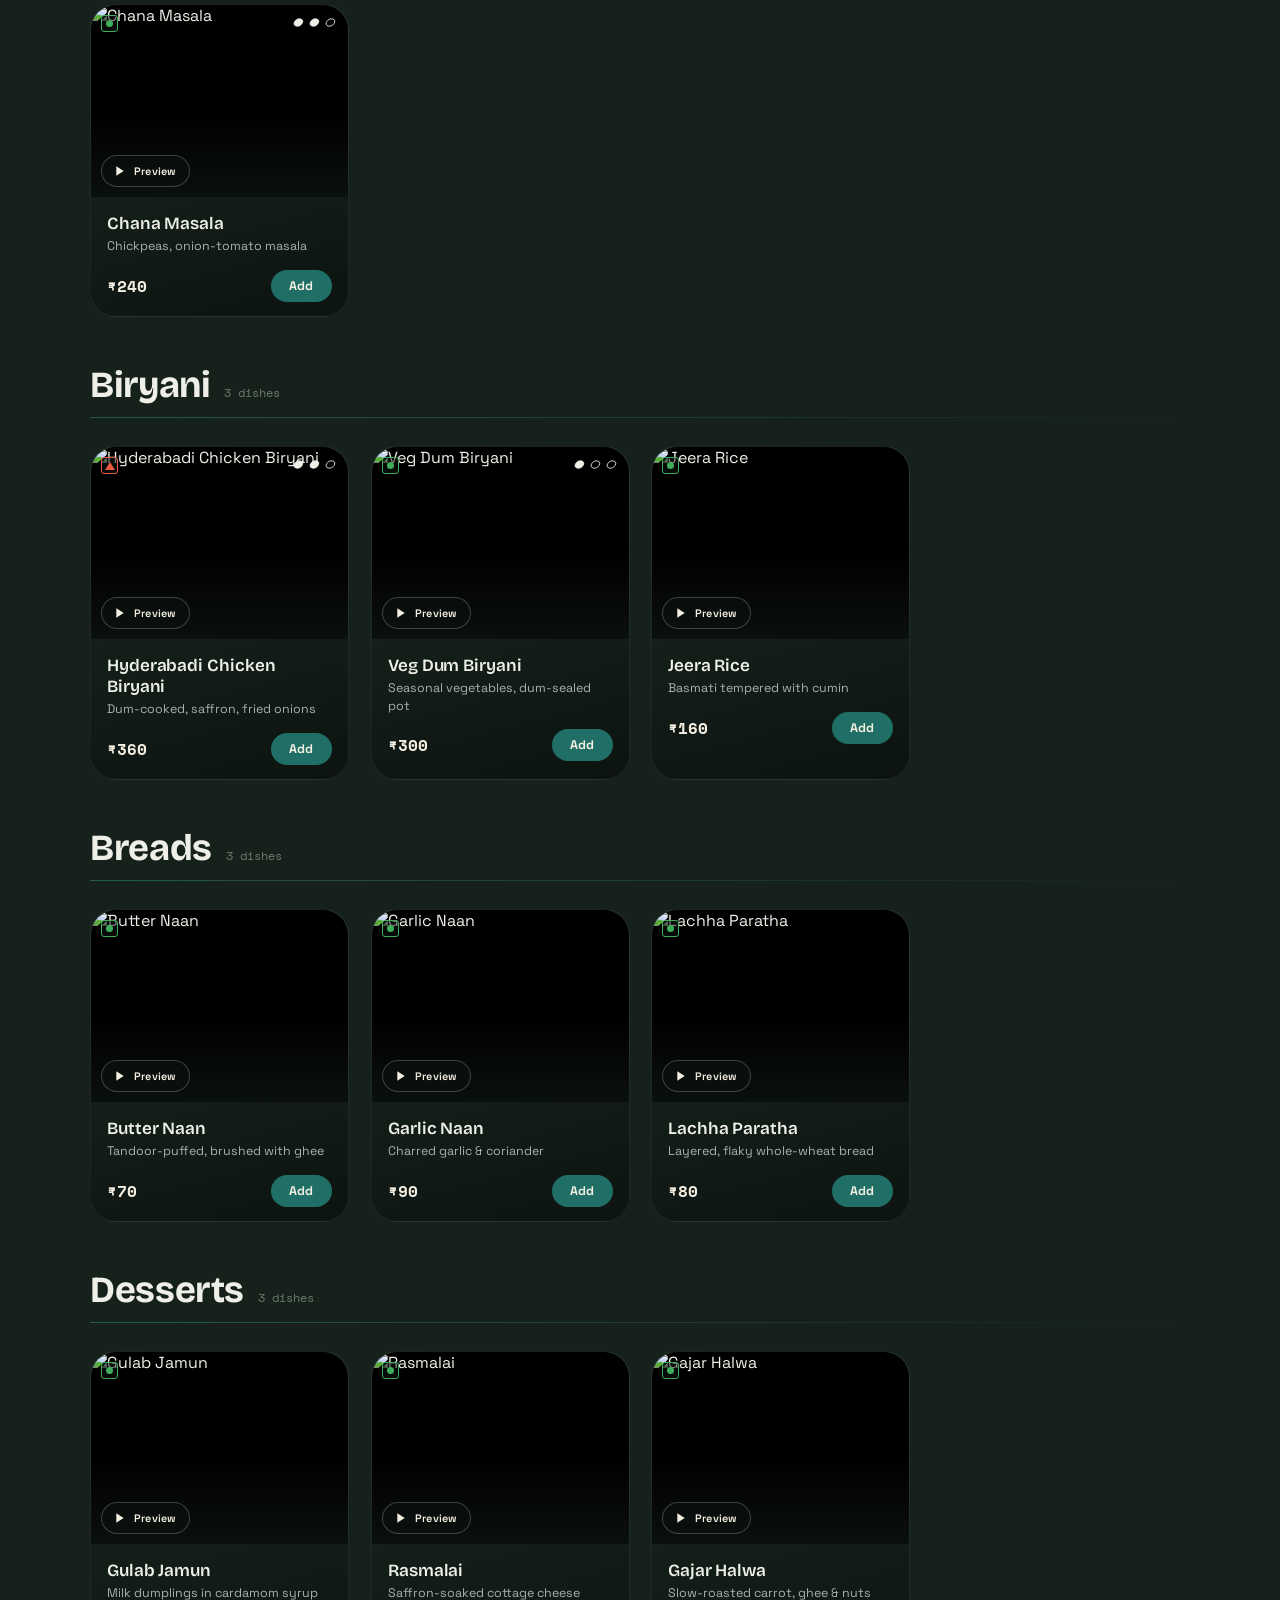
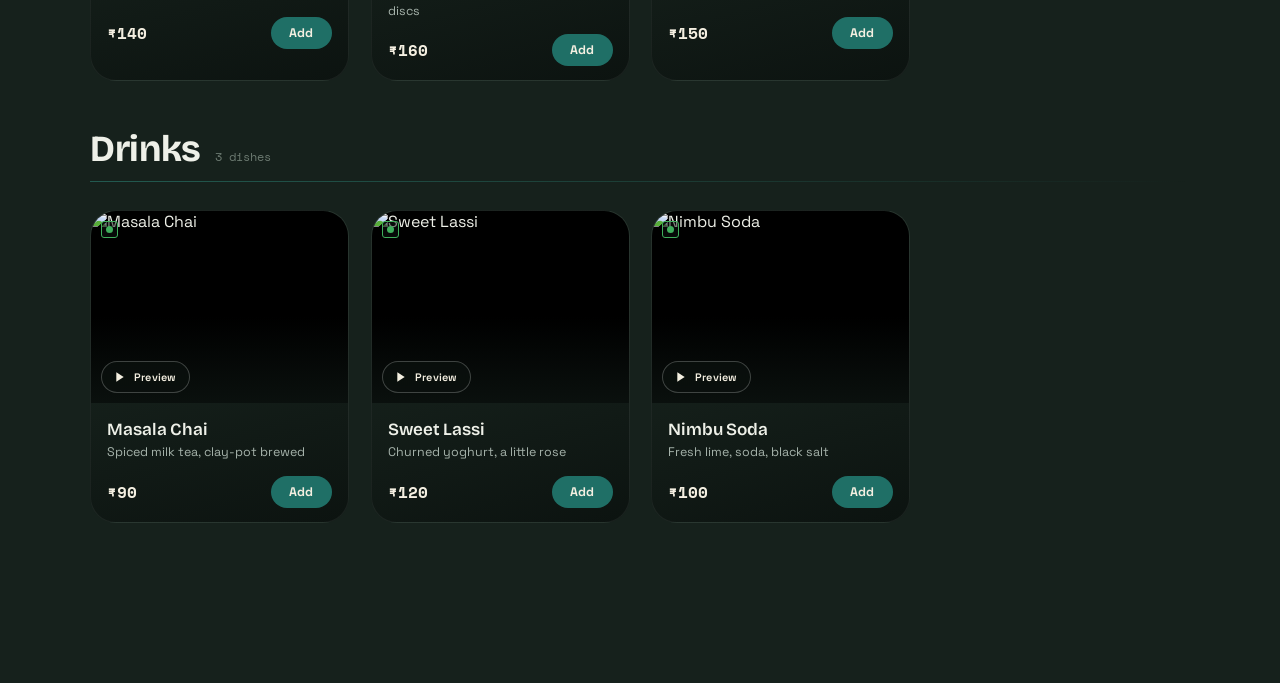
==== commit 7339bcc6: "Fix scroll freezing - remove CSS contain, optimize observers, use auto scroll" ====
--- a/index.html
+++ b/index.html
@@ -54,7 +54,6 @@
   -webkit-font-smoothing:antialiased;
   min-height:100vh;
   overflow-x:hidden;
-  contain: layout style paint;
 }
 img{display:block;max-width:100%;}
 button{font-family:inherit;cursor:pointer;}
@@ -797,21 +796,8 @@
 renderQtyZones();
 
 menuEl.addEventListener('click', e => {
-  const add = e.target.closest('[data-add]');
-  const inc = e.target.closest('[data-inc]');
-  const dec = e.target.closest('[data-dec]');
   const playBtn = e.target.closest('.play-btn');
-
-  if (add) { cart[add.dataset.add] = 1; renderQtyZones(); updateCart(); }
-  if (inc) { cart[inc.dataset.inc] = (cart[inc.dataset.inc]||0) + 1; renderQtyZones(); updateCart(); }
-  if (dec) {
-    const id = dec.dataset.dec;
-    cart[id] = (cart[id]||0) - 1;
-    if (cart[id] <= 0) delete cart[id];
-    renderQtyZones(); updateCart();
-  }
   if (playBtn) {
-    e.preventDefault();
     const videoSrc = playBtn.dataset.video;
     if (!videoSrc) { showToast('No preview video available'); return; }
     const card = playBtn.closest('.dish-card');
@@ -831,6 +817,20 @@
       image.style.display = 'block';
       playBtn.classList.remove('playing');
     }, { once: true });
+    return;
+  }
+
+  const add = e.target.closest('[data-add]');
+  const inc = e.target.closest('[data-inc]');
+  const dec = e.target.closest('[data-dec]');
+
+  if (add) { cart[add.dataset.add] = 1; renderQtyZones(); updateCart(); }
+  if (inc) { cart[inc.dataset.inc] = (cart[inc.dataset.inc]||0) + 1; renderQtyZones(); updateCart(); }
+  if (dec) {
+    const id = dec.dataset.dec;
+    cart[id] = (cart[id]||0) - 1;
+    if (cart[id] <= 0) delete cart[id];
+    renderQtyZones(); updateCart();
   }
 });
 
@@ -1009,6 +1009,7 @@
       const image = en.target.querySelector('.dish-image');
       if (video && video.style.display !== 'none') {
         video.pause();
+        video.currentTime = 0;
         video.style.display = 'none';
         if (image) image.style.display = 'block';
         const playBtn = en.target.querySelector('.play-btn');
@@ -1016,7 +1017,7 @@
       }
     }
   });
-}, { threshold:.05, rootMargin:'0px 0px -100px 0px' });
+}, { threshold:.1, rootMargin:'0px 0px -50px 0px' });
 document.querySelectorAll('.dish-card').forEach(c => revealObserver.observe(c));
 
 /* ---------- scrollspy for category rail ---------- */
@@ -1028,10 +1029,12 @@
       const id = en.target.id.replace('sec-','');
       catButtons.forEach(b => b.classList.toggle('active', b.dataset.cat === id));
       const activeBtn = catButtons.find(b => b.dataset.cat === id);
-      activeBtn?.scrollIntoView({ behavior:'smooth', inline:'center', block:'nearest' });
+      if (activeBtn && !activeBtn.classList.contains('active')) {
+        activeBtn.scrollIntoView({ behavior:'auto', inline:'center' });
+      }
     }
   });
-}, { rootMargin:'-180px 0px -65% 0px', threshold:0 });
+}, { rootMargin:'-80px 0px -70% 0px', threshold:0 });
 sections.forEach(s => spyObserver.observe(s));
 
 /* ---------- lazy loading with animation ---------- */
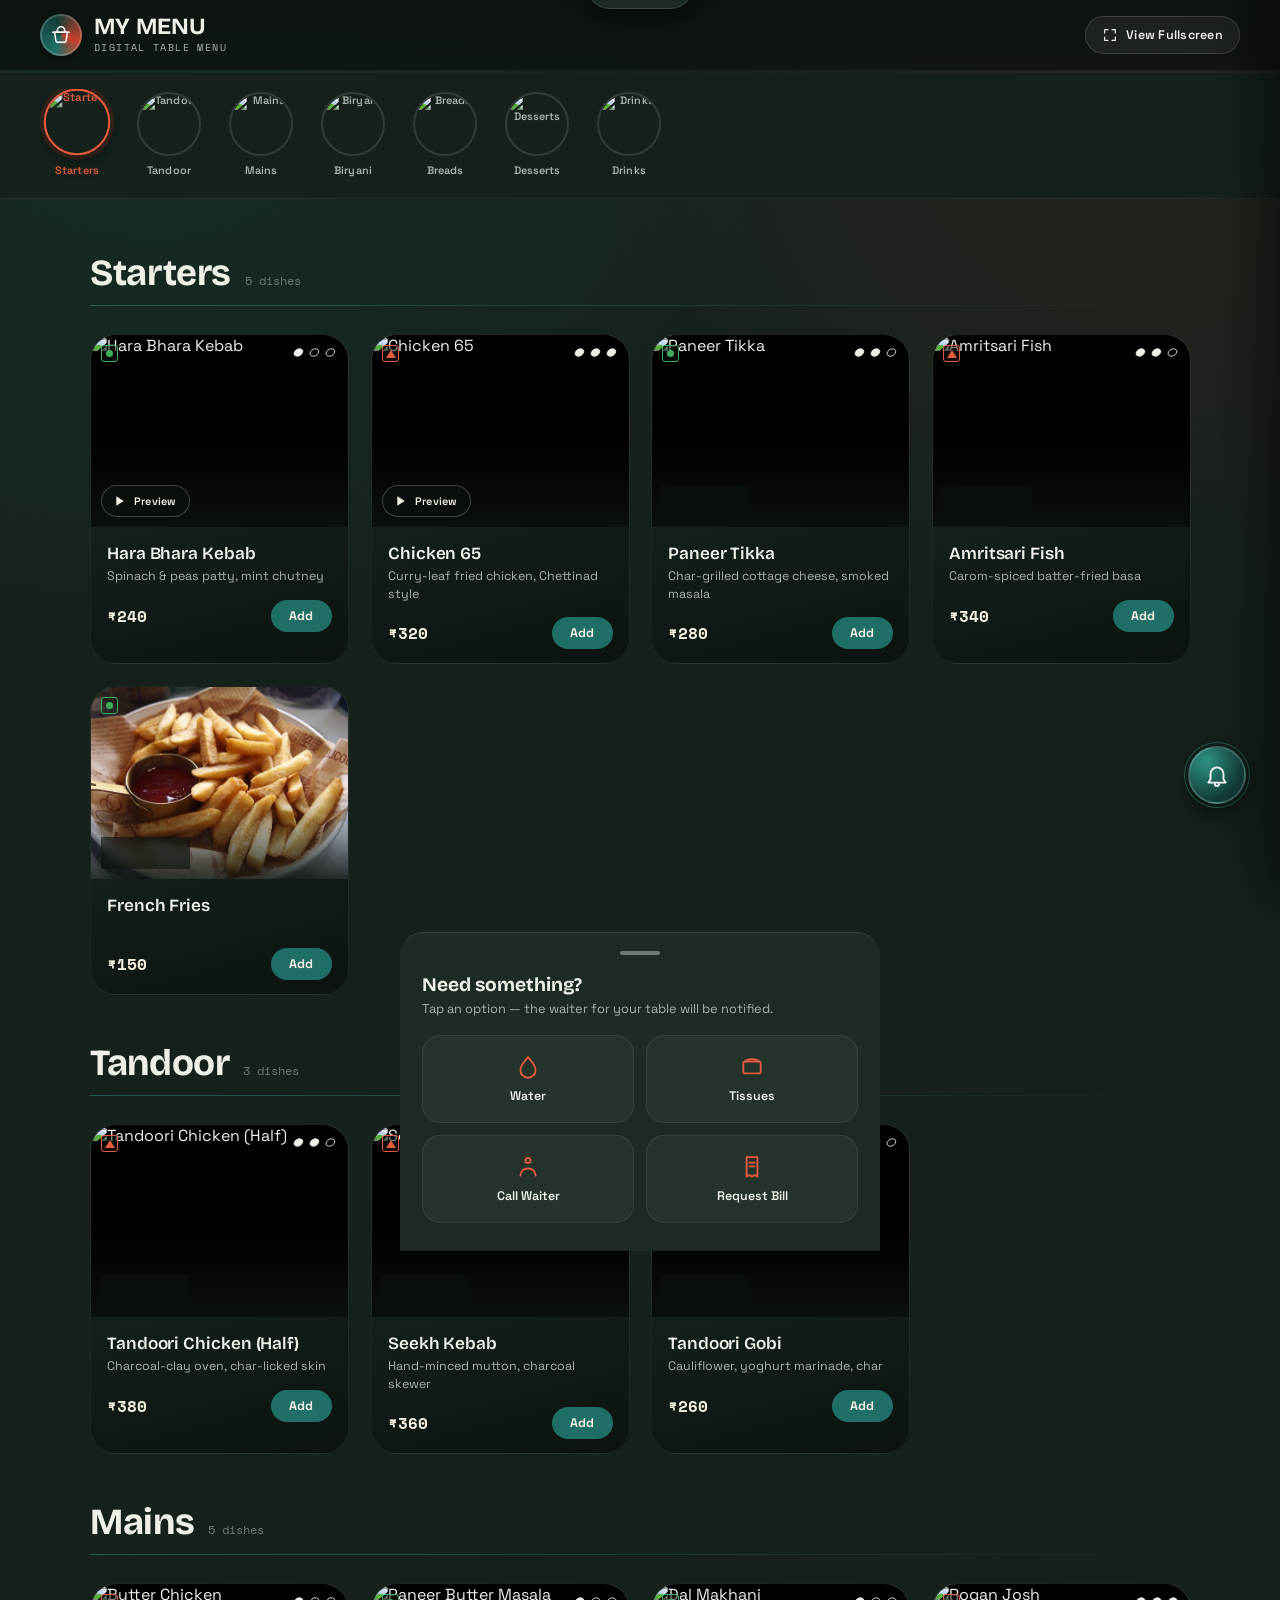
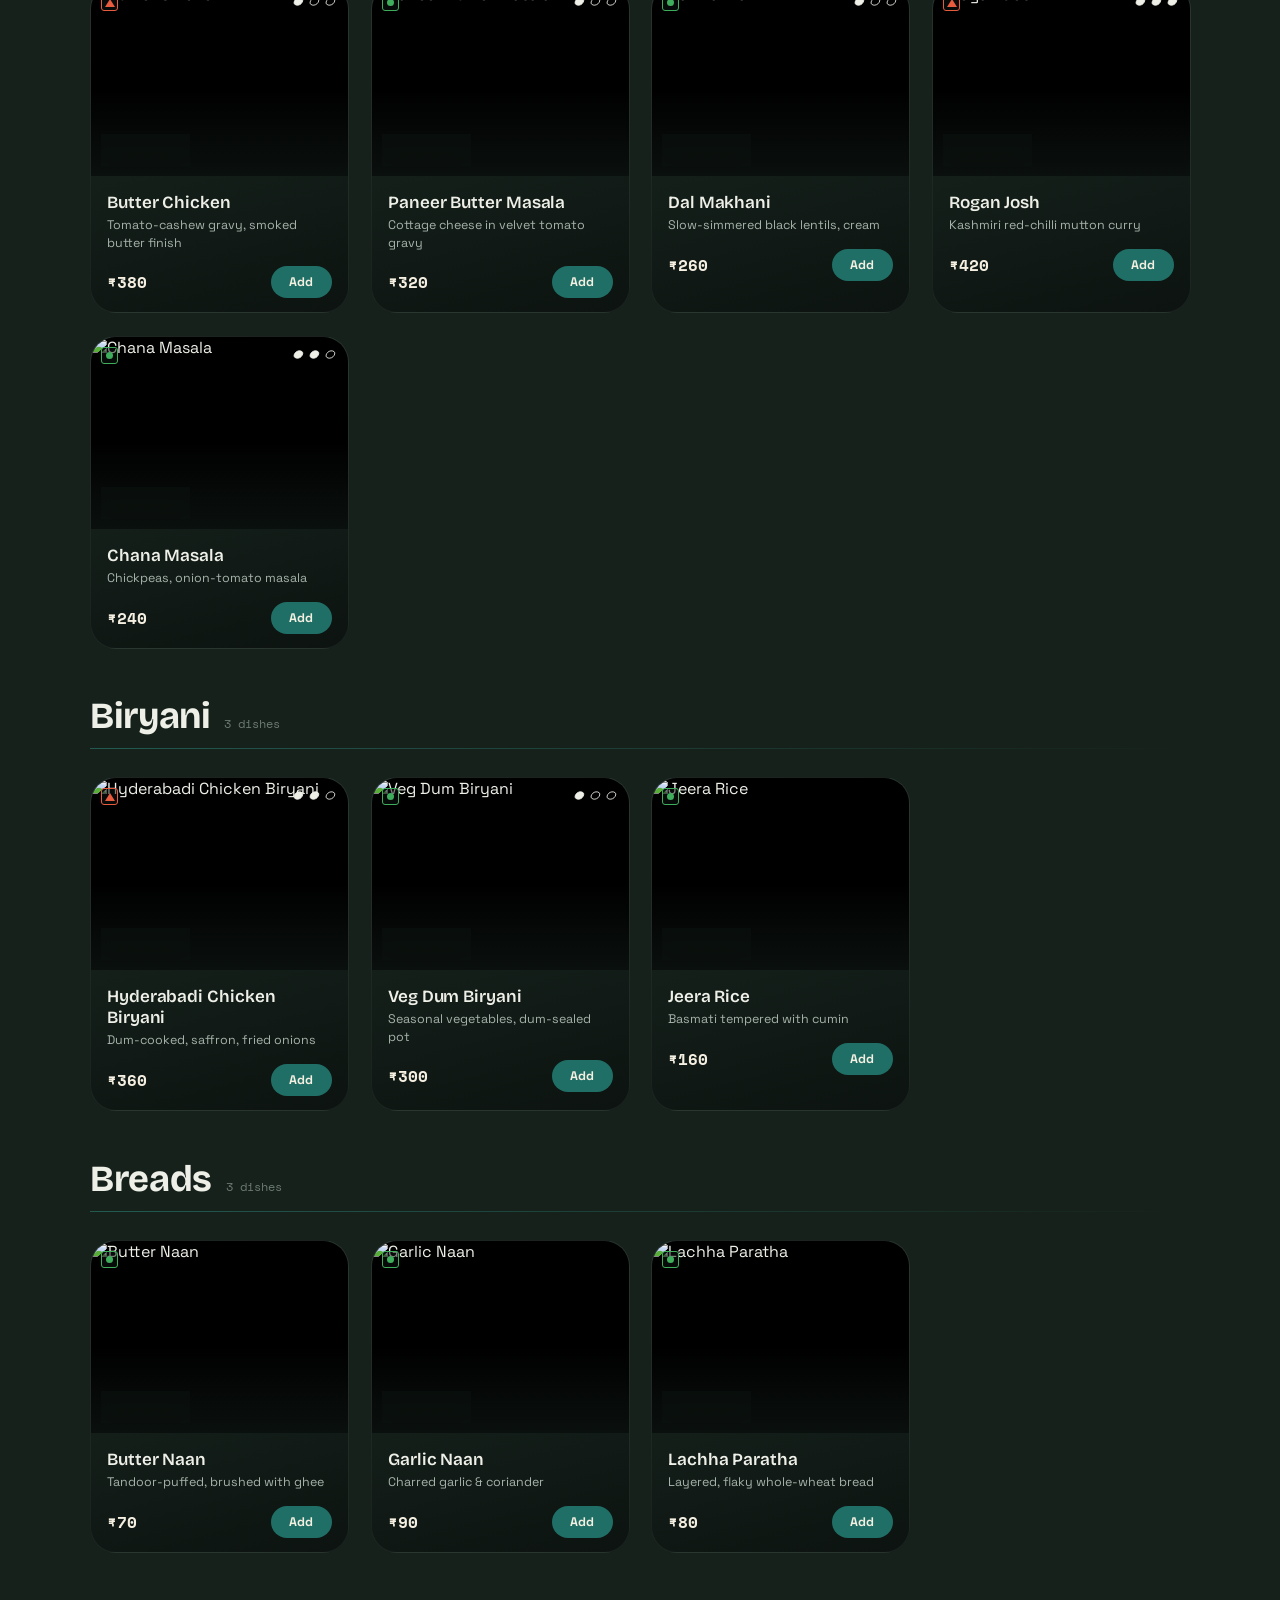
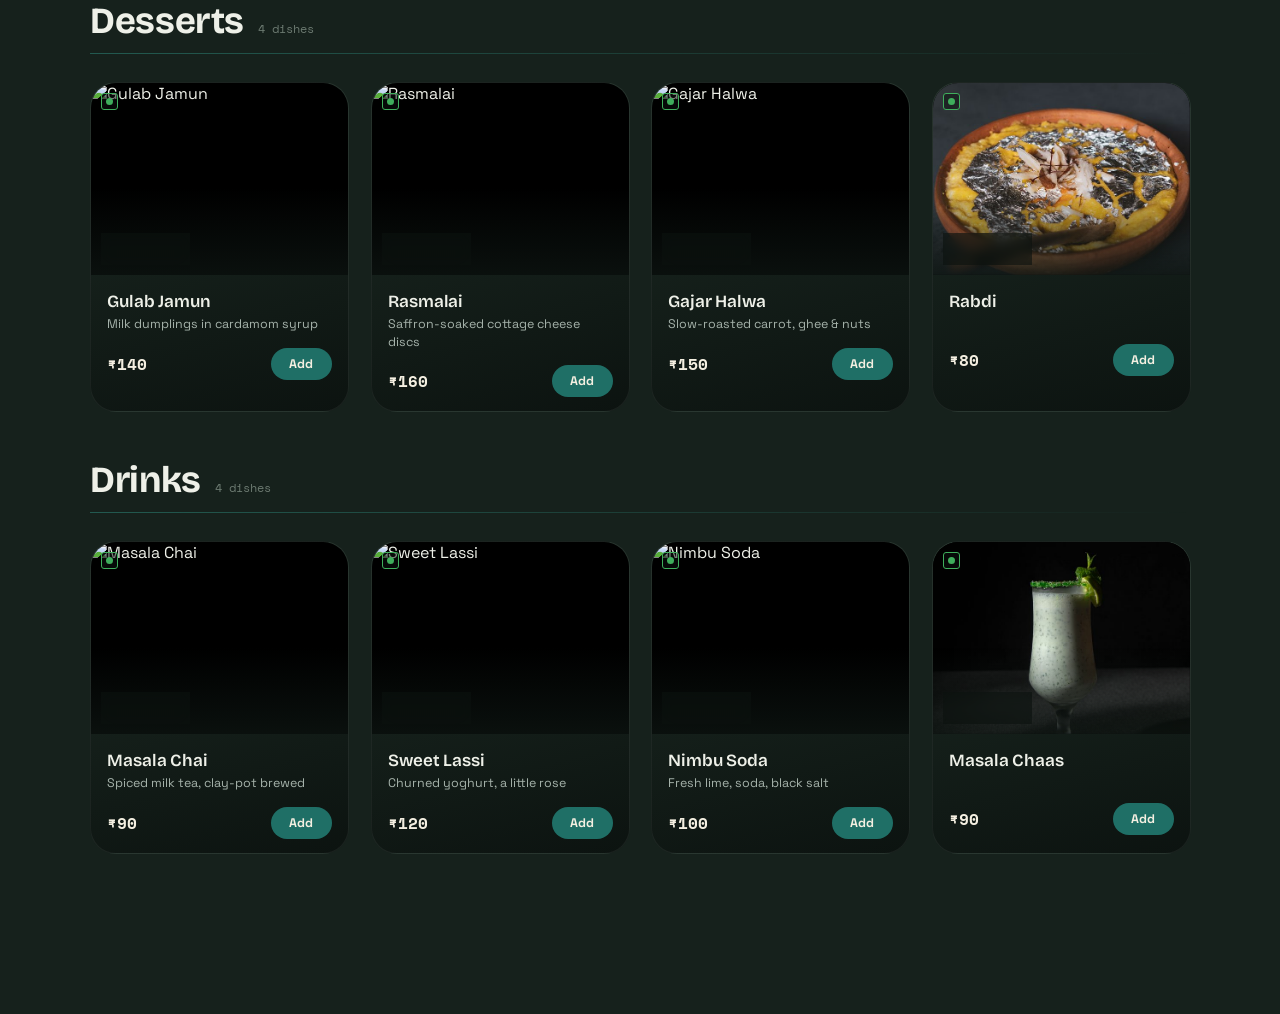
==== commit 58c7a099: "assets folder added" ====
--- a/index.html
+++ b/index.html
@@ -8,511 +8,8 @@
 <link rel="preconnect" href="https://fonts.gstatic.com" crossorigin>
 <link href="https://fonts.googleapis.com/css2?family=Bricolage+Grotesque:opsz,wght@12..96,400..800&family=Space+Grotesk:wght@400;500;600;700&family=Space+Mono:wght@400;700&display=swap" rel="stylesheet">
 
-<style>
-/* ============================================================
-   ░░  MY MENU — DESIGN TOKENS
-   Palette pulled from enamel-ware serveware + KOT order chits:
-   ink (the cast-iron tawa), teal (the enamel serving body),
-   chili (the rim paint + spice), paper (the order chit)
-   ============================================================ */
-:root{
-  --ink:        #16211c;
-  --ink-deep:   #0c1310;
-  --ink-raise:  #1d2b24;
-  --teal:       #1f6f66;
-  --teal-deep:  #133e38;
-  --teal-glow:  #2f9384;
-  --chili:      #c8402a;
-  --chili-deep: #8f2c1c;
-  --chili-glow: #e85b3f;
-  --paper:      #f4efe1;
-  --paper-dim:  #e6dec8;
-  --steel:      #a6b3ab;
-  --steel-dim:  #6c7a71;
-  --text:       #eef0e8;
+<link rel="stylesheet" href="style.css?v=3">
 
-  --f-display: 'Bricolage Grotesque', system-ui, sans-serif;
-  --f-body:    'Space Grotesk', system-ui, sans-serif;
-  --f-mono:    'Space Mono', monospace;
-
-  --r-sm: 8px;
-  --r-md: 16px;
-  --r-lg: 26px;
-  --ease: cubic-bezier(.22,1,.36,1);
-}
-
-*{box-sizing:border-box;}
-html,body{margin:0;padding:0;}
-body{
-  background:
-    radial-gradient(circle at 12% 0%, rgba(31,111,102,.16), transparent 45%),
-    radial-gradient(circle at 90% 8%, rgba(200,64,42,.10), transparent 40%),
-    var(--ink);
-  background-attachment: fixed;
-  color:var(--text);
-  font-family:var(--f-body);
-  -webkit-font-smoothing:antialiased;
-  min-height:100vh;
-  overflow-x:hidden;
-}
-img{display:block;max-width:100%;}
-button{font-family:inherit;cursor:pointer;}
-a{color:inherit;}
-
-@media (prefers-reduced-motion: reduce){
-  *{animation-duration:.001ms !important; transition-duration:.001ms !important;}
-}
-
-/* subtle perforated-paper background texture, like dotted spice grains */
-.grain{
-  position:fixed; inset:0; pointer-events:none; z-index:0; opacity:.5;
-  background-image: radial-gradient(rgba(255,255,255,.035) 1px, transparent 1px);
-  background-size: 22px 22px;
-}
-
-/* ============================================================
-   TOPBAR
-   ============================================================ */
-.topbar{
-  position:sticky; top:0; z-index:40;
-  display:flex; align-items:center; justify-content:space-between;
-  padding:14px clamp(16px,4vw,40px);
-  background:linear-gradient(180deg, rgba(13,19,16,.96), rgba(13,19,16,.82));
-  backdrop-filter:blur(10px);
-  border-bottom:1px solid rgba(255,255,255,.06);
-}
-.brand{display:flex; align-items:center; gap:12px;}
-.brand-mark{
-  width:42px; height:42px; border-radius:50%;
-  background:conic-gradient(from 200deg, var(--teal), var(--teal-deep) 40%, var(--chili) 75%, var(--teal) 100%);
-  display:flex; align-items:center; justify-content:center;
-  box-shadow: inset 0 0 0 2px rgba(255,255,255,.18), 0 4px 14px rgba(0,0,0,.4);
-  flex-shrink:0;
-}
-.brand-mark svg{width:22px; height:22px;}
-.brand-name{
-  font-family:var(--f-display); font-weight:700; font-size:1.45rem;
-  letter-spacing:.01em; line-height:1; margin:0;
-}
-.brand-tag{
-  font-family:var(--f-mono); font-size:.62rem; letter-spacing:.14em;
-  text-transform:uppercase; color:var(--steel); margin:2px 0 0;
-}
-.fullscreen-btn{
-  display:flex; align-items:center; gap:8px;
-  background:rgba(255,255,255,.06);
-  border:1px solid rgba(255,255,255,.14);
-  color:var(--text); padding:10px 16px; border-radius:30px;
-  font-size:.78rem; font-weight:600; letter-spacing:.02em;
-  transition:transform .25s var(--ease), background .25s;
-}
-.fullscreen-btn:hover{background:rgba(255,255,255,.12); transform:translateY(-1px);}
-.fullscreen-btn:active{transform:scale(.96);}
-.fullscreen-btn svg{width:16px; height:16px;}
-
-/* ============================================================
-   CATEGORY RAIL — round seals, scroll-snap
-   ============================================================ */
-.cat-rail-wrap{
-  position:sticky; top:73px; z-index:35;
-  background:linear-gradient(180deg, var(--ink) 60%, rgba(22,33,28,.85));
-  padding:16px 0 14px;
-  border-bottom:1px solid rgba(255,255,255,.05);
-}
-.cat-rail{
-  display:flex; gap:18px; overflow-x:auto; scroll-snap-type:x proximity;
-  padding:2px clamp(16px,4vw,40px) 6px;
-  scrollbar-width:none;
-}
-.cat-rail::-webkit-scrollbar{display:none;}
-.cat-btn{
-  scroll-snap-align:start;
-  display:flex; flex-direction:column; align-items:center; gap:8px;
-  background:none; border:none; color:var(--steel); flex-shrink:0;
-  width:74px;
-}
-.cat-thumb{
-  width:64px; height:64px; border-radius:50%;
-  border:2px solid rgba(255,255,255,.12);
-  overflow:hidden; position:relative;
-  transition:border-color .3s var(--ease), transform .3s var(--ease), box-shadow .3s var(--ease);
-}
-.cat-thumb img{width:100%; height:100%; object-fit:cover;}
-.cat-btn span{
-  font-size:.68rem; font-weight:600; letter-spacing:.01em;
-  text-align:center; line-height:1.15; transition:color .25s;
-}
-.cat-btn.active .cat-thumb{
-  border-color:var(--chili-glow);
-  box-shadow:0 0 0 4px rgba(200,64,42,.16), 0 6px 16px rgba(0,0,0,.4);
-  transform:translateY(-2px) scale(1.04);
-}
-.cat-btn.active span{color:var(--chili-glow);}
-.cat-btn:hover .cat-thumb{transform:translateY(-2px);}
-
-/* ============================================================
-   MAIN MENU
-   ============================================================ */
-.menu{max-width:1180px; margin:0 auto; padding:8px clamp(16px,4vw,40px) 160px; position:relative; z-index:1;}
-
-.section-block{padding-top:46px; scroll-margin-top:170px;}
-.section-head{display:flex; align-items:baseline; gap:14px; margin-bottom:6px;}
-.section-title{
-  font-family:var(--f-display); font-weight:700; font-size:clamp(1.7rem,3.4vw,2.3rem);
-  margin:0; letter-spacing:-.01em;
-}
-.section-count{
-  font-family:var(--f-mono); font-size:.72rem; color:var(--steel-dim);
-  white-space:nowrap;
-}
-.section-rule{
-  height:1px; background:linear-gradient(90deg, var(--teal-glow), transparent);
-  margin:10px 0 28px; opacity:.5;
-}
-
-.dish-grid{
-  display:grid; grid-template-columns:repeat(auto-fill, minmax(255px,1fr));
-  gap:22px;
-}
-
-.dish-card{
-  background:linear-gradient(165deg, var(--ink-raise), var(--ink-deep));
-  border-radius:var(--r-lg);
-  border:1px solid rgba(255,255,255,.06);
-  overflow:hidden;
-  opacity:0; transform:translateY(28px);
-  transition:opacity .5s var(--ease), transform .5s var(--ease), box-shadow .25s;
-  transition-delay:calc(var(--i,0) * 30ms);
-  will-change: transform, opacity;
-}
-.dish-card.in-view{opacity:1; transform:translateY(0);}
-.dish-card:hover{box-shadow:0 16px 34px rgba(0,0,0,.45); transform:translateY(-4px);}
-.dish-card.in-view:hover{transform:translateY(-4px);}
-
-.dish-media{position:relative; aspect-ratio:4/3; overflow:hidden; background:#000;}
-.dish-media img{width:100%; height:100%; object-fit:cover; transition:transform .4s var(--ease); will-change: transform;}
-.dish-card:hover .dish-media img{transform:scale(1.05);}
-.dish-media::after{
-  content:''; position:absolute; inset:0;
-  background:linear-gradient(180deg, transparent 55%, rgba(12,19,16,.85));
-}
-.play-btn{
-  position:absolute; bottom:10px; left:10px; z-index:2;
-  display:flex; align-items:center; gap:7px;
-  background:rgba(12,19,16,.62); backdrop-filter:blur(6px);
-  border:1px solid rgba(255,255,255,.22);
-  color:var(--paper); padding:7px 12px 7px 9px; border-radius:30px;
-  font-size:.68rem; font-weight:600; letter-spacing:.02em;
-  transition:background .25s, transform .25s var(--ease);
-}
-.play-btn:hover{background:var(--chili); border-color:var(--chili);}
-.play-btn:active{transform:scale(.94);}
-.play-btn svg{width:16px; height:16px; flex-shrink:0;}
-.play-btn.playing{display:none;}
-
-.dish-video{
-  width:100%; height:100%; object-fit:cover;
-  position:absolute; top:0; left:0;
-}
-
-.diet-mark{
-  position:absolute; top:10px; left:10px; z-index:2;
-  width:17px; height:17px; border:1.6px solid; border-radius:3px;
-  display:flex; align-items:center; justify-content:center;
-  background:rgba(12,19,16,.5);
-}
-.diet-mark.veg{border-color:#3fae5c;}
-.diet-mark.veg::after{content:''; width:7px; height:7px; border-radius:50%; background:#3fae5c;}
-.diet-mark.nonveg{border-color:var(--chili-glow);}
-.diet-mark.nonveg::after{
-  content:''; width:0; height:0;
-  border-left:5px solid transparent; border-right:5px solid transparent;
-  border-bottom:8px solid var(--chili-glow);
-}
-
-.spice-row{position:absolute; top:11px; right:10px; z-index:2; display:flex; gap:3px;}
-.spice-row svg{width:13px; height:13px;}
-
-.dish-body{padding:16px 16px 14px;}
-.dish-name{
-  font-family:var(--f-display); font-weight:600; font-size:1.07rem;
-  margin:0 0 4px; letter-spacing:-.005em;
-}
-.dish-note{
-  font-size:.78rem; color:var(--steel); margin:0 0 14px; line-height:1.4;
-  min-height:1.1em;
-}
-.dish-foot{display:flex; align-items:center; justify-content:space-between; gap:10px;}
-.dish-price{font-family:var(--f-mono); font-weight:700; font-size:1.02rem; color:var(--paper);}
-.dish-price small{font-size:.7rem; font-weight:400; color:var(--steel-dim);}
-
-.add-btn{
-  background:var(--teal); color:var(--paper); border:none;
-  padding:8px 18px; border-radius:30px; font-weight:700; font-size:.78rem;
-  letter-spacing:.02em; transition:background .25s, transform .2s var(--ease);
-}
-.add-btn:hover{background:var(--teal-glow);}
-.add-btn:active{transform:scale(.93);}
-
-.qty-stepper{
-  display:flex; align-items:center; gap:0;
-  background:var(--teal-deep); border-radius:30px; overflow:hidden;
-}
-.qty-stepper button{
-  background:none; border:none; color:var(--paper); width:32px; height:32px;
-  font-size:1.05rem; font-weight:700; transition:background .2s;
-}
-.qty-stepper button:hover{background:rgba(255,255,255,.12);}
-.qty-stepper span{
-  min-width:22px; text-align:center; font-family:var(--f-mono); font-weight:700; font-size:.85rem;
-}
-
-/* ============================================================
-   STICKY MINI-CART BAR
-   ============================================================ */
-.mini-bar{
-  position:fixed; left:0; right:0; bottom:0; z-index:45;
-  display:flex; align-items:center; justify-content:space-between;
-  margin:0 auto; max-width:1180px;
-  padding:14px clamp(16px,4vw,40px);
-  transform:translateY(120%); opacity:0; pointer-events:none;
-  transition:transform .45s var(--ease), opacity .3s var(--ease);
-}
-.mini-bar.show{transform:translateY(0); opacity:1; pointer-events:auto;}
-.mini-bar-inner{
-  width:100%; display:flex; align-items:center; justify-content:space-between;
-  background:linear-gradient(135deg, var(--chili), var(--chili-deep));
-  border-radius:var(--r-md);
-  padding:14px 20px;
-  box-shadow:0 12px 30px rgba(0,0,0,.5);
-}
-.mini-bar-info{display:flex; flex-direction:column; gap:1px;}
-.mini-bar-count{font-family:var(--f-mono); font-size:.68rem; letter-spacing:.06em; text-transform:uppercase; opacity:.85;}
-.mini-bar-total{font-family:var(--f-display); font-weight:700; font-size:1.25rem;}
-.mini-bar-cta{
-  background:var(--paper); color:var(--ink-deep); border:none;
-  padding:11px 22px; border-radius:30px; font-weight:700; font-size:.85rem;
-  display:flex; align-items:center; gap:8px;
-  transition:transform .2s var(--ease);
-}
-.mini-bar-cta:active{transform:scale(.94);}
-.mini-bar-cta svg{width:16px; height:16px;}
-
-/* ============================================================
-   ORDER CHIT (cart) — styled like a thermal-printer receipt
-   ============================================================ */
-.chit-overlay{
-  position:fixed; inset:0; z-index:60; background:rgba(8,12,10,.65);
-  opacity:0; visibility:hidden; transition:opacity .35s var(--ease);
-}
-.chit-overlay.open{opacity:1; visibility:visible;}
-
-.chit{
-  position:fixed; right:0; bottom:0; top:0; z-index:61;
-  width:min(420px, 92vw);
-  background:var(--paper); color:var(--ink-deep);
-  display:flex; flex-direction:column;
-  transform:translateX(100%); transition:transform .5s var(--ease);
-  box-shadow:-20px 0 50px rgba(0,0,0,.5);
-}
-.chit.open{transform:translateX(0);}
-
-.chit-zigzag{
-  height:14px; flex-shrink:0;
-  background:linear-gradient(135deg, var(--paper) 50%, transparent 50%),
-             linear-gradient(225deg, var(--paper) 50%, transparent 50%);
-  background-size:16px 16px; background-position:0 0, 8px 0;
-  background-color:transparent;
-}
-
-.chit-head{
-  padding:18px 22px 14px; border-bottom:1px dashed var(--steel-dim);
-  display:flex; align-items:center; justify-content:space-between;
-}
-.chit-head h2{
-  font-family:var(--f-mono); font-size:1rem; letter-spacing:.1em; margin:0;
-  text-transform:uppercase;
-}
-.chit-close{background:none; border:none; color:var(--ink-deep); width:30px; height:30px; opacity:.6;}
-.chit-close:hover{opacity:1;}
-.chit-close svg{width:20px; height:20px;}
-
-.chit-meta{
-  font-family:var(--f-mono); font-size:.7rem; color:var(--steel-dim);
-  padding:10px 22px; display:flex; justify-content:space-between;
-  border-bottom:1px dashed var(--steel-dim);
-}
-
-.chit-items{flex:1; overflow-y:auto; padding:6px 22px;}
-.chit-empty{
-  text-align:center; padding:60px 10px; color:var(--steel-dim);
-  font-family:var(--f-mono); font-size:.85rem; line-height:1.7;
-}
-.chit-row{
-  display:flex; align-items:center; gap:12px; padding:14px 0;
-  border-bottom:1px dashed var(--paper-dim);
-}
-.chit-row img{width:46px; height:46px; border-radius:8px; object-fit:cover; flex-shrink:0;}
-.chit-row-name{font-weight:600; font-size:.88rem; margin:0 0 2px;}
-.chit-row-sub{font-family:var(--f-mono); font-size:.7rem; color:var(--steel-dim);}
-.chit-row-right{display:flex; flex-direction:column; align-items:flex-end; gap:6px; margin-left:auto;}
-.chit-row-price{font-family:var(--f-mono); font-weight:700; font-size:.85rem;}
-.chit-qty{display:flex; align-items:center; gap:6px;}
-.chit-qty button{
-  width:22px; height:22px; border-radius:50%; border:1px solid var(--steel-dim);
-  background:none; font-weight:700; font-size:.8rem; line-height:1; color:var(--ink-deep);
-}
-.chit-qty span{font-family:var(--f-mono); font-size:.78rem; min-width:14px; text-align:center;}
-
-.chit-totals{
-  padding:14px 22px; border-top:1px dashed var(--steel-dim);
-  font-family:var(--f-mono); font-size:.8rem;
-}
-.chit-totals-row{display:flex; justify-content:space-between; padding:3px 0; color:var(--steel-dim);}
-.chit-totals-row.grand{
-  color:var(--ink-deep); font-weight:700; font-size:1.05rem;
-  border-top:1px dashed var(--steel-dim); margin-top:8px; padding-top:10px;
-}
-.chit-foot{padding:16px 22px 22px;}
-.chit-place-btn{
-  width:100%; background:var(--teal-deep); color:var(--paper); border:none;
-  padding:15px; border-radius:30px; font-weight:700; font-size:.9rem;
-  display:flex; align-items:center; justify-content:center; gap:8px;
-  transition:background .25s, transform .2s var(--ease);
-}
-.chit-place-btn:hover{background:var(--teal);}
-.chit-place-btn:active{transform:scale(.97);}
-.chit-note{
-  text-align:center; font-size:.68rem; color:var(--steel-dim); margin:10px 0 0;
-}
-
-/* ============================================================
-   SERVICE BELL — fixed FAB + bottom sheet
-   ============================================================ */
-.bell-fab{
-  position:fixed; right:clamp(16px,4vw,34px); bottom:96px; z-index:50;
-  width:58px; height:58px; border-radius:50%;
-  background:radial-gradient(circle at 30% 25%, var(--teal-glow), var(--teal-deep) 70%);
-  border:2px solid rgba(255,255,255,.18);
-  display:flex; align-items:center; justify-content:center;
-  box-shadow:0 10px 26px rgba(0,0,0,.5);
-  transition:transform .25s var(--ease);
-}
-.bell-fab svg{width:26px; height:26px;}
-.bell-fab:active{transform:scale(.92);}
-.bell-fab::before{
-  content:''; position:absolute; inset:-6px; border-radius:50%;
-  border:1.5px solid var(--teal-glow); opacity:.5;
-  animation:bell-pulse 2.6s ease-out infinite;
-}
-@keyframes bell-pulse{
-  0%{transform:scale(.85); opacity:.55;}
-  80%{transform:scale(1.25); opacity:0;}
-  100%{opacity:0;}
-}
-
-.sheet-overlay{
-  position:fixed; inset:0; z-index:60; background:rgba(8,12,10,.6);
-  opacity:0; visibility:hidden; transition:opacity .3s var(--ease);
-}
-.sheet-overlay.open{opacity:1; visibility:visible;}
-.sheet{
-  position:fixed; left:0; right:0; bottom:0; z-index:61;
-  max-width:480px; margin:0 auto;
-  background:var(--ink-raise);
-  border-radius:24px 24px 0 0;
-  border-top:1px solid rgba(255,255,255,.1);
-  padding:10px 22px 28px;
-  transform:translateY(110%); transition:transform .45s var(--ease);
-}
-.sheet.open{transform:translateY(0);}
-.sheet-handle{width:40px; height:4px; background:var(--steel-dim); border-radius:4px; margin:8px auto 18px;}
-.sheet h3{font-family:var(--f-display); font-size:1.2rem; margin:0 0 4px;}
-.sheet p{font-size:.8rem; color:var(--steel); margin:0 0 18px;}
-.sheet-grid{display:grid; grid-template-columns:1fr 1fr; gap:12px;}
-.sheet-opt{
-  display:flex; flex-direction:column; align-items:center; gap:8px;
-  background:rgba(255,255,255,.04); border:1px solid rgba(255,255,255,.08);
-  border-radius:18px; padding:18px 10px; color:var(--text);
-  transition:background .25s, transform .2s var(--ease);
-}
-.sheet-opt:hover{background:rgba(255,255,255,.09);}
-.sheet-opt:active{transform:scale(.95);}
-.sheet-opt svg{width:26px; height:26px; color:var(--chili-glow);}
-.sheet-opt span{font-size:.78rem; font-weight:600;}
-
-/* ============================================================
-   TOAST
-   ============================================================ */
-.toast{
-  position:fixed; top:18px; left:50%; z-index:80;
-  transform:translate(-50%,-120%);
-  background:var(--ink-raise); color:var(--text);
-  border:1px solid rgba(255,255,255,.12);
-  padding:13px 22px; border-radius:30px; font-size:.82rem; font-weight:600;
-  display:flex; align-items:center; gap:10px;
-  box-shadow:0 10px 26px rgba(0,0,0,.5);
-  transition:transform .4s var(--ease);
-}
-.toast.show{transform:translate(-50%,0);}
-.toast svg{width:17px; height:17px; color:var(--teal-glow); flex-shrink:0;}
-
-/* ============================================================
-   VIDEO MODAL
-   ============================================================ */
-.video-overlay{
-  position:fixed; inset:0; z-index:70; background:rgba(5,8,7,.86);
-  display:flex; align-items:center; justify-content:center; padding:20px;
-  opacity:0; visibility:hidden; transition:opacity .3s var(--ease);
-}
-.video-overlay.open{opacity:1; visibility:visible;}
-.video-box{
-  width:min(720px,100%); background:var(--ink-deep); border-radius:18px; overflow:hidden;
-  transform:scale(.92); transition:transform .3s var(--ease);
-  border:1px solid rgba(255,255,255,.1);
-}
-.video-overlay.open .video-box{transform:scale(1);}
-.video-box-head{
-  display:flex; justify-content:space-between; align-items:center;
-  padding:14px 18px; font-family:var(--f-display); font-weight:600;
-}
-.video-box-head button{background:none; border:none; color:var(--text); opacity:.7;}
-.video-box video{width:100%; display:block; max-height:70vh; background:#000;}
-
-/* ============================================================
-   RESPONSIVE
-   ============================================================ */
-
-/* Loading animation - lightweight shimmer effect */
-@keyframes shimmer {
-  0% { background-position: -400px 0; }
-  100% { background-position: 400px 0; }
-}
-
-.loading {
-  background: linear-gradient(90deg, var(--ink-raise) 25%, var(--teal-deep) 50%, var(--ink-raise) 75%);
-  background-size: 400px 100%;
-  animation: shimmer 1.5s ease-in-out infinite;
-  will-change: background-position;
-}
-
-.cat-thumb.loading img,
-.dish-media.loading img {
-  opacity: 0.6;
-}
-@media (max-width:640px){
-  .brand-name{font-size:1.2rem;}
-  .fullscreen-btn span{display:none;}
-  .fullscreen-btn{padding:10px;}
-  .dish-grid{grid-template-columns:repeat(auto-fill, minmax(150px,1fr)); gap:14px;}
-  .dish-body{padding:12px 12px 12px;}
-  .bell-fab{bottom:88px; width:52px; height:52px;}
-  .chit{width:100%;}
-}
-@media (min-width:1280px){
-  .dish-grid{grid-template-columns:repeat(4,1fr);}
-}
-</style>
 </head>
 <body>
 
@@ -542,6 +39,28 @@
 
 <!-- ===================== MENU ===================== -->
 <main class="menu" id="menu"></main>
+
+<!-- ===================== UPSELL MODAL ===================== -->
+<div class="upsell-overlay" id="upsellOverlay">
+  <div class="upsell-sheet">
+    <div class="upsell-head">
+      <h3 id="upsellTitle">Complete your meal?</h3>
+      <button class="upsell-close" id="upsellClose" aria-label="Close">
+        <svg viewBox="0 0 24 24" fill="none"><path d="M18 6L6 18M6 6l12 12" stroke="currentColor" stroke-width="2" stroke-linecap="round"/></svg>
+      </button>
+    </div>
+    
+    <div class="ai-loader" id="aiLoader" style="display:none;">
+      <div class="ai-spinner"></div>
+      <p id="aiLoaderText">✨ AI Chef is analyzing your order...</p>
+    </div>
+
+    <div class="upsell-items" id="upsellContainer">
+      <!-- Injected via JS -->
+    </div>
+    <button class="upsell-action" id="upsellContinueBtn">Continue to Cart</button>
+  </div>
+</div>
 
 <!-- ===================== STICKY MINI CART BAR ===================== -->
 <div class="mini-bar" id="miniBar">
@@ -630,441 +149,8 @@
 </div>
 
 
-<script>
-/* ════════════════════════════════════════════════════════════════
-   ✏️  EDIT-ME ZONE — change restaurant name, items, prices, photos,
-   and video links here. Nothing below this object needs to change
-   for normal day-to-day menu edits.
-   ════════════════════════════════════════════════════════════════ */
-const CONFIG = {
-  restaurantName: "MY MENU",
-  restaurantTag: "DIGITAL TABLE MENU",
-  tableLabel: "TABLE 07",
-  currencySymbol: "₹",
-  cgstRate: 0.025,   // 2.5% CGST
-  sgstRate: 0.025,   // 2.5% SGST
+<script src="config.js?v=5"></script>
+<script src="script.js?v=5"></script>
 
-  categories: [
-    { id: "starters", name: "Starters",  image: "https://images.unsplash.com/photo-1601050690597-df0568f70950?q=80&w=300&auto=format&fit=crop" },
-    { id: "tandoor",   name: "Tandoor",   image: "https://images.unsplash.com/photo-1599487488170-d11ec9c172f0?q=80&w=300&auto=format&fit=crop" },
-    { id: "mains",     name: "Mains",     image: "https://images.unsplash.com/photo-1631452180519-c014fe946bc7?q=80&w=300&auto=format&fit=crop" },
-    { id: "biryani",   name: "Biryani",   image: "https://images.unsplash.com/photo-1563379091339-03b21ab4a4f8?q=80&w=300&auto=format&fit=crop" },
-    { id: "breads",    name: "Breads",    image: "https://images.unsplash.com/photo-1565557623262-b51c2513a641?q=80&w=300&auto=format&fit=crop" },
-    { id: "desserts",  name: "Desserts",  image: "https://images.pexels.com/photos/37026352/pexels-photo-37026352.jpeg" },
-    { id: "drinks",    name: "Drinks",    image: "https://images.unsplash.com/photo-1571934811356-5cc061b6821f?q=80&w=300&auto=format&fit=crop" }
-  ],
-
-  items: [
-    // STARTERS
-    { id:"s1", category:"starters", name:"Hara Bhara Kebab", note:"Spinach & peas patty, mint chutney", price:240, veg:true, spice:1,
-      image:"https://images.unsplash.com/photo-1606491956689-2ea866880c84?q=80&w=600&auto=format&fit=crop", video:"https://www.pexels.com/download/video/34877658/" },
-    { id:"s2", category:"starters", name:"Chicken 65", note:"Curry-leaf fried chicken, Chettinad style", price:320, veg:false, spice:3,
-      image:"https://images.unsplash.com/photo-1604908176997-125f25cc6f3d?q=80&w=600&auto=format&fit=crop", video:"https://www.pexels.com/download/video/30044484/" },
-    { id:"s3", category:"starters", name:"Paneer Tikka", note:"Char-grilled cottage cheese, smoked masala", price:280, veg:true, spice:2,
-      image:"https://images.unsplash.com/photo-1631452180519-c014fe946bc7?q=80&w=600&auto=format&fit=crop", video:"https://www.pexels.com/download/video/34877658/" },
-    { id:"s4", category:"starters", name:"Amritsari Fish", note:"Carom-spiced batter-fried basa", price:340, veg:false, spice:2,
-      image:"https://images.pexels.com/photos/35267289/pexels-photo-35267289.jpeg", video:"https://www.pexels.com/download/video/30044484/" },
-
-    // TANDOOR
-    { id:"t1", category:"tandoor", name:"Tandoori Chicken (Half)", note:"Charcoal-clay oven, char-licked skin", price:380, veg:false, spice:2,
-      image:"https://images.unsplash.com/photo-1599487488170-d11ec9c172f0?q=80&w=600&auto=format&fit=crop", video:"https://www.pexels.com/download/video/30044484/" },
-    { id:"t2", category:"tandoor", name:"Seekh Kebab", note:"Hand-minced mutton, charcoal skewer", price:360, veg:false, spice:2,
-      image:"https://images.unsplash.com/photo-1633237308525-cd587cf71926?q=80&w=600&auto=format&fit=crop", video:"https://www.pexels.com/download/video/30044484/" },
-    { id:"t3", category:"tandoor", name:"Tandoori Gobi", note:"Cauliflower, yoghurt marinade, char", price:260, veg:true, spice:2,
-      image:"https://images.pexels.com/photos/20395278/pexels-photo-20395278.jpeg", video:"https://www.pexels.com/download/video/34877658/" },
-
-    // MAINS / CURRIES
-    { id:"m1", category:"mains", name:"Butter Chicken", note:"Tomato-cashew gravy, smoked butter finish", price:380, veg:false, spice:1,
-      image:"https://images.unsplash.com/photo-1588166524941-3bf61a9c41db?q=80&w=600&auto=format&fit=crop", video:"https://www.pexels.com/download/video/30044484/" },
-    { id:"m2", category:"mains", name:"Paneer Butter Masala", note:"Cottage cheese in velvet tomato gravy", price:320, veg:true, spice:1,
-      image:"https://images.unsplash.com/photo-1631452180519-c014fe946bc7?q=80&w=600&auto=format&fit=crop", video:"https://www.pexels.com/download/video/34877658/" },
-    { id:"m3", category:"mains", name:"Dal Makhani", note:"Slow-simmered black lentils, cream", price:260, veg:true, spice:1,
-      image:"https://images.unsplash.com/photo-1631515243349-e0cb75fb8d3a?q=80&w=600&auto=format&fit=crop", video:"https://www.pexels.com/download/video/34877658/" },
-    { id:"m4", category:"mains", name:"Rogan Josh", note:"Kashmiri red-chilli mutton curry", price:420, veg:false, spice:3,
-      image:"https://images.unsplash.com/photo-1545247181-516773cae754?q=80&w=600&auto=format&fit=crop", video:"https://www.pexels.com/download/video/30044484/" },
-    { id:"m5", category:"mains", name:"Chana Masala", note:"Chickpeas, onion-tomato masala", price:240, veg:true, spice:2,
-      image:"https://images.unsplash.com/photo-1604908176997-125f25cc6f3d?q=80&w=600&auto=format&fit=crop", video:"https://www.pexels.com/download/video/34877658/" },
-
-    // BIRYANI & RICE
-    { id:"b1", category:"biryani", name:"Hyderabadi Chicken Biryani", note:"Dum-cooked, saffron, fried onions", price:360, veg:false, spice:2,
-      image:"https://images.unsplash.com/photo-1563379091339-03b21ab4a4f8?q=80&w=600&auto=format&fit=crop", video:"https://www.pexels.com/download/video/30044484/" },
-    { id:"b2", category:"biryani", name:"Veg Dum Biryani", note:"Seasonal vegetables, dum-sealed pot", price:300, veg:true, spice:1,
-      image:"https://images.unsplash.com/photo-1645177628172-a94c1f96e6db?q=80&w=600&auto=format&fit=crop", video:"https://www.pexels.com/download/video/34877658/" },
-    { id:"b3", category:"biryani", name:"Jeera Rice", note:"Basmati tempered with cumin", price:160, veg:true, spice:0,
-      image:"https://images.unsplash.com/photo-1596797038530-2c107229654b?q=80&w=600&auto=format&fit=crop", video:"https://www.pexels.com/download/video/34877658/" },
-
-    // BREADS
-    { id:"br1", category:"breads", name:"Butter Naan", note:"Tandoor-puffed, brushed with ghee", price:70, veg:true, spice:0,
-      image:"https://images.unsplash.com/photo-1565557623262-b51c2513a641?q=80&w=600&auto=format&fit=crop", video:"https://www.pexels.com/download/video/34877658/" },
-    { id:"br2", category:"breads", name:"Garlic Naan", note:"Charred garlic & coriander", price:90, veg:true, spice:0,
-      image:"https://images.unsplash.com/photo-1601050690597-df0568f70950?q=80&w=600&auto=format&fit=crop", video:"https://www.pexels.com/download/video/34877658/" },
-    { id:"br3", category:"breads", name:"Lachha Paratha", note:"Layered, flaky whole-wheat bread", price:80, veg:true, spice:0,
-      image:"https://images.pexels.com/photos/20446381/pexels-photo-20446381.jpeg", video:"https://www.pexels.com/download/video/34877658/" },
-
-    // DESSERTS
-    { id:"d1", category:"desserts", name:"Gulab Jamun", note:"Milk dumplings in cardamom syrup", price:140, veg:true, spice:0,
-      image:"https://images.pexels.com/photos/29259171/pexels-photo-29259171.jpeg", video:"https://www.pexels.com/download/video/31847861/" },
-    { id:"d2", category:"desserts", name:"Rasmalai", note:"Saffron-soaked cottage cheese discs", price:160, veg:true, spice:0,
-      image:"https://images.pexels.com/photos/18479496/pexels-photo-18479496.png", video:"https://www.pexels.com/download/video/31847861/" },
-    { id:"d3", category:"desserts", name:"Gajar Halwa", note:"Slow-roasted carrot, ghee & nuts", price:150, veg:true, spice:0,
-      image:"https://images.pexels.com/photos/35532835/pexels-photo-35532835.jpeg", video:"https://www.pexels.com/download/video/31847861/" },
-
-    // BEVERAGES
-    { id:"dr1", category:"drinks", name:"Masala Chai", note:"Spiced milk tea, clay-pot brewed", price:90, veg:true, spice:0,
-      image:"https://images.unsplash.com/photo-1571934811356-5cc061b6821f?q=80&w=600&auto=format&fit=crop", video:"" },
-    { id:"dr2", category:"drinks", name:"Sweet Lassi", note:"Churned yoghurt, a little rose", price:120, veg:true, spice:0,
-      image:"https://images.pexels.com/photos/4475024/pexels-photo-4475024.jpeg", video:"" },
-    { id:"dr3", category:"drinks", name:"Nimbu Soda", note:"Fresh lime, soda, black salt", price:100, veg:true, spice:0,
-      image:"https://images.pexels.com/photos/36268523/pexels-photo-36268523.jpeg", video:"" }
-  ]
-};
-/* ════════════════════ END EDIT-ME ZONE ════════════════════ */
-
-
-/* ---------- helpers ---------- */
-const fmtINR = n => CONFIG.currencySymbol + n.toLocaleString('en-IN');
-const chiliIcon = filled => `<svg viewBox="0 0 24 24" fill="${filled ? 'currentColor' : 'none'}" stroke="currentColor" stroke-width="1.6"><path d="M5 8c3-3 9-4 12-1 2 2 1 6-2 9-3 3-9 4-12 1-2-2-1-6 2-9Z"/></svg>`;
-
-const cart = {}; // id -> qty
-
-/* ---------- render category rail ---------- */
-const catRail = document.getElementById('catRail');
-CONFIG.categories.forEach((c, i) => {
-  const btn = document.createElement('button');
-  btn.className = 'cat-btn' + (i === 0 ? ' active' : '');
-  btn.dataset.cat = c.id;
-  btn.innerHTML = `<span class="cat-thumb"><img src="${c.image}" alt="${c.name}" loading="lazy"></span><span>${c.name}</span>`;
-  btn.addEventListener('click', () => {
-    document.getElementById('sec-' + c.id).scrollIntoView({ behavior:'smooth', block:'start' });
-  });
-  catRail.appendChild(btn);
-});
-
-/* ---------- render menu sections ---------- */
-const menuEl = document.getElementById('menu');
-CONFIG.categories.forEach(cat => {
-  const items = CONFIG.items.filter(it => it.category === cat.id);
-  if (!items.length) return;
-
-  const section = document.createElement('section');
-  section.className = 'section-block';
-  section.id = 'sec-' + cat.id;
-
-  const grid = items.map((it, i) => `
-    <article class="dish-card" style="--i:${i}" data-id="${it.id}">
-      <div class="dish-media">
-        <span class="diet-mark ${it.veg ? 'veg' : 'nonveg'}" title="${it.veg ? 'Vegetarian' : 'Non-vegetarian'}"></span>
-        ${it.spice > 0 ? `<span class="spice-row">${Array.from({length:3},(_,k)=>chiliIcon(k < it.spice)).join('')}</span>` : ''}
-        <img src="${it.image}" alt="${it.name}" loading="lazy" class="dish-image">
-        <video class="dish-video" controls playsinline style="display:none;" data-video="${it.video || ''}"></video>
-        <button class="play-btn" data-video="${it.video || ''}" data-title="${it.name}" data-id="${it.id}">
-          <svg viewBox="0 0 24 24" fill="currentColor"><path d="M8 5v14l11-7-11-7Z"/></svg> Preview
-        </button>
-      </div>
-      <div class="dish-body">
-        <h3 class="dish-name">${it.name}</h3>
-        <p class="dish-note">${it.note || ''}</p>
-        <div class="dish-foot">
-          <span class="dish-price">${fmtINR(it.price)}</span>
-          <div class="qty-zone" data-id="${it.id}"></div>
-        </div>
-      </div>
-    </article>`).join('');
-
-  section.innerHTML = `
-    <div class="section-head">
-      <h2 class="section-title">${cat.name}</h2>
-      <span class="section-count">${items.length} dish${items.length>1?'es':''}</span>
-    </div>
-    <div class="section-rule"></div>
-    <div class="dish-grid">${grid}</div>`;
-  menuEl.appendChild(section);
-});
-
-/* ---------- qty controls (event delegation) ---------- */
-function renderQtyZones(){
-  document.querySelectorAll('.qty-zone').forEach(zone => {
-    const id = zone.dataset.id;
-    const qty = cart[id] || 0;
-    zone.innerHTML = qty === 0
-      ? `<button class="add-btn" data-add="${id}">Add</button>`
-      : `<div class="qty-stepper">
-           <button data-dec="${id}">−</button><span>${qty}</span><button data-inc="${id}">+</button>
-         </div>`;
-  });
-}
-renderQtyZones();
-
-menuEl.addEventListener('click', e => {
-  const playBtn = e.target.closest('.play-btn');
-  if (playBtn) {
-    const videoSrc = playBtn.dataset.video;
-    if (!videoSrc) { showToast('No preview video available'); return; }
-    const card = playBtn.closest('.dish-card');
-    const video = card.querySelector('.dish-video');
-    const image = card.querySelector('.dish-image');
-    
-    if (video.style.display === 'none') {
-      video.src = videoSrc;
-      video.style.display = 'block';
-      image.style.display = 'none';
-      playBtn.classList.add('playing');
-      video.play().catch(()=>{});
-    }
-    
-    video.addEventListener('ended', () => {
-      video.style.display = 'none';
-      image.style.display = 'block';
-      playBtn.classList.remove('playing');
-    }, { once: true });
-    return;
-  }
-
-  const add = e.target.closest('[data-add]');
-  const inc = e.target.closest('[data-inc]');
-  const dec = e.target.closest('[data-dec]');
-
-  if (add) { cart[add.dataset.add] = 1; renderQtyZones(); updateCart(); }
-  if (inc) { cart[inc.dataset.inc] = (cart[inc.dataset.inc]||0) + 1; renderQtyZones(); updateCart(); }
-  if (dec) {
-    const id = dec.dataset.dec;
-    cart[id] = (cart[id]||0) - 1;
-    if (cart[id] <= 0) delete cart[id];
-    renderQtyZones(); updateCart();
-  }
-});
-
-/* ---------- cart / chit logic ---------- */
-const miniBar = document.getElementById('miniBar');
-const miniBarCount = document.getElementById('miniBarCount');
-const miniBarTotal = document.getElementById('miniBarTotal');
-const chitItems = document.getElementById('chitItems');
-const chitTotals = document.getElementById('chitTotals');
-
-function updateCart(){
-  const ids = Object.keys(cart);
-  const count = ids.reduce((s,id) => s + cart[id], 0);
-  const subtotal = ids.reduce((s,id) => {
-    const item = CONFIG.items.find(i => i.id === id);
-    return s + item.price * cart[id];
-  }, 0);
-
-  miniBar.classList.toggle('show', count > 0);
-  miniBarCount.textContent = `${count} item${count!==1?'s':''}`;
-  miniBarTotal.textContent = fmtINR(subtotal);
-
-  if (count === 0){
-    chitItems.innerHTML = `<div class="chit-empty">— chit is empty —<br>add a dish to start your order</div>`;
-    chitTotals.innerHTML = '';
-    return;
-  }
-
-  chitItems.innerHTML = ids.map(id => {
-    const item = CONFIG.items.find(i => i.id === id);
-    const qty = cart[id];
-    return `<div class="chit-row">
-      <img src="${item.image}" alt="${item.name}">
-      <div>
-        <p class="chit-row-name">${item.name}</p>
-        <span class="chit-row-sub">${fmtINR(item.price)} each</span>
-      </div>
-      <div class="chit-row-right">
-        <span class="chit-row-price">${fmtINR(item.price*qty)}</span>
-        <div class="chit-qty">
-          <button data-dec="${id}">−</button><span>${qty}</span><button data-inc="${id}">+</button>
-        </div>
-      </div>
-    </div>`;
-  }).join('');
-
-  const cgst = subtotal * CONFIG.cgstRate;
-  const sgst = subtotal * CONFIG.sgstRate;
-  const total = subtotal + cgst + sgst;
-
-  chitTotals.innerHTML = `
-    <div class="chit-totals-row"><span>Subtotal</span><span>${fmtINR(Math.round(subtotal))}</span></div>
-    <div class="chit-totals-row"><span>CGST (2.5%)</span><span>${fmtINR(Math.round(cgst))}</span></div>
-    <div class="chit-totals-row"><span>SGST (2.5%)</span><span>${fmtINR(Math.round(sgst))}</span></div>
-    <div class="chit-totals-row grand"><span>Total</span><span>${fmtINR(Math.round(total))}</span></div>`;
-}
-updateCart();
-
-chitItems.addEventListener('click', e => {
-  const inc = e.target.closest('[data-inc]');
-  const dec = e.target.closest('[data-dec]');
-  if (inc) cart[inc.dataset.inc] = (cart[inc.dataset.inc]||0) + 1;
-  if (dec) {
-    const id = dec.dataset.dec;
-    cart[id] = (cart[id]||0) - 1;
-    if (cart[id] <= 0) delete cart[id];
-  }
-  renderQtyZones(); updateCart();
-});
-
-/* ---------- chit open/close ---------- */
-const chit = document.getElementById('chit');
-const chitOverlay = document.getElementById('chitOverlay');
-function openChit(){
-  chit.classList.add('open'); chitOverlay.classList.add('open');
-  document.getElementById('chitTime').textContent = new Date().toLocaleTimeString('en-IN',{hour:'2-digit',minute:'2-digit'});
-}
-function closeChit(){ chit.classList.remove('open'); chitOverlay.classList.remove('open'); }
-document.getElementById('openChitBtn').addEventListener('click', openChit);
-document.getElementById('closeChitBtn').addEventListener('click', closeChit);
-chitOverlay.addEventListener('click', closeChit);
-document.getElementById('placeOrderBtn').addEventListener('click', () => {
-  if (!Object.keys(cart).length){ showToast('Add a dish before sending your order.'); return; }
-  closeChit();
-  showToast('Order sent to the kitchen — thank you!');
-  Object.keys(cart).forEach(id => delete cart[id]);
-  renderQtyZones();
-  updateCart();
-});
-
-/* ---------- restaurant identity from config ---------- */
-document.getElementById('restaurantName').textContent = CONFIG.restaurantName;
-document.getElementById('restaurantTag').textContent = CONFIG.restaurantTag;
-document.getElementById('tableLabel').textContent = CONFIG.tableLabel;
-
-/* ---------- fullscreen ---------- */
-const fsBtn = document.getElementById('fullscreenBtn');
-fsBtn.addEventListener('click', () => {
-  if (!document.fullscreenElement) document.documentElement.requestFullscreen?.();
-  else document.exitFullscreen?.();
-});
-document.addEventListener('fullscreenchange', () => {
-  fsBtn.querySelector('span').textContent = document.fullscreenElement ? 'Exit Fullscreen' : 'View Fullscreen';
-});
-
-/* ---------- service bell sheet ---------- */
-const bellFab = document.getElementById('bellFab');
-const sheet = document.getElementById('serviceSheet');
-const sheetOverlay = document.getElementById('sheetOverlay');
-function openSheet(){ sheet.classList.add('open'); sheetOverlay.classList.add('open'); }
-function closeSheet(){ sheet.classList.remove('open'); sheetOverlay.classList.remove('open'); }
-bellFab.addEventListener('click', openSheet);
-sheetOverlay.addEventListener('click', closeSheet);
-sheet.querySelectorAll('.sheet-opt').forEach(btn => {
-  btn.addEventListener('click', () => {
-    const req = btn.dataset.request;
-    closeSheet();
-    const msgs = {
-      Water: 'Water is on its way.',
-      Tissues: 'Tissues are on their way.',
-      Waiter: 'Your waiter has been notified.',
-      Bill: 'The bill has been requested for ' + CONFIG.tableLabel + '.'
-    };
-    showToast(msgs[req] || 'Request sent.');
-  });
-});
-
-/* ---------- toast ---------- */
-let toastTimer;
-function showToast(msg){
-  const toast = document.getElementById('toast');
-  document.getElementById('toastMsg').textContent = msg;
-  toast.classList.add('show');
-  clearTimeout(toastTimer);
-  toastTimer = setTimeout(() => toast.classList.remove('show'), 2600);
-}
-
-/* ---------- video modal ---------- */
-const videoOverlay = document.getElementById('videoOverlay');
-const videoPlayer = document.getElementById('videoPlayer');
-let currentVideoCard = null;
-
-function openVideo(src, title){
-  if (!src){ showToast('No preview video added for this dish yet.'); return; }
-  document.getElementById('videoTitle').textContent = title + ' — preview';
-  videoPlayer.src = src;
-  videoPlayer.load();
-  videoOverlay.classList.add('open');
-  videoPlayer.play().catch(()=>{});
-}
-function closeVideo(){
-  videoOverlay.classList.remove('open');
-  videoPlayer.pause(); 
-  videoPlayer.currentTime = 0;
-  videoPlayer.removeAttribute('src');
-  currentVideoCard = null;
-}
-document.getElementById('closeVideoBtn').addEventListener('click', closeVideo);
-videoOverlay.addEventListener('click', e => { if (e.target === videoOverlay) closeVideo(); });
-
-// Pause video when overlay is closed or card scrolls out of view
-videoOverlay.addEventListener('transitionend', () => {
-  if (!videoOverlay.classList.contains('open')) {
-    videoPlayer.pause();
-  }
-});
-
-/* ---------- scroll reveal ---------- */
-const revealObserver = new IntersectionObserver(entries => {
-  entries.forEach(en => { 
-    if (en.isIntersecting) {
-      en.target.classList.add('in-view');
-    } else {
-      // Stop inline video if card scrolls out of view
-      const video = en.target.querySelector('.dish-video');
-      const image = en.target.querySelector('.dish-image');
-      if (video && video.style.display !== 'none') {
-        video.pause();
-        video.currentTime = 0;
-        video.style.display = 'none';
-        if (image) image.style.display = 'block';
-        const playBtn = en.target.querySelector('.play-btn');
-        if (playBtn) playBtn.classList.remove('playing');
-      }
-    }
-  });
-}, { threshold:.1, rootMargin:'0px 0px -50px 0px' });
-document.querySelectorAll('.dish-card').forEach(c => revealObserver.observe(c));
-
-/* ---------- scrollspy for category rail ---------- */
-const sections = [...document.querySelectorAll('.section-block')];
-const catButtons = [...document.querySelectorAll('.cat-btn')];
-const spyObserver = new IntersectionObserver(entries => {
-  entries.forEach(en => {
-    if (en.isIntersecting){
-      const id = en.target.id.replace('sec-','');
-      catButtons.forEach(b => b.classList.toggle('active', b.dataset.cat === id));
-      const activeBtn = catButtons.find(b => b.dataset.cat === id);
-      if (activeBtn && !activeBtn.classList.contains('active')) {
-        activeBtn.scrollIntoView({ behavior:'auto', inline:'center' });
-      }
-    }
-  });
-}, { rootMargin:'-80px 0px -70% 0px', threshold:0 });
-sections.forEach(s => spyObserver.observe(s));
-
-/* ---------- lazy loading with animation ---------- */
-const loadingCache = new WeakMap();
-document.addEventListener('DOMContentLoaded', () => {
-  const images = document.querySelectorAll('img[loading="lazy"]');
-  
-  images.forEach(img => {
-    const container = img.closest('.cat-thumb') || img.closest('.dish-media');
-    if (container && !loadingCache.has(img)) {
-      loadingCache.set(img, true);
-      container.classList.add('loading');
-      
-      const handleLoadEnd = () => {
-        container.classList.remove('loading');
-      };
-      
-      img.addEventListener('load', handleLoadEnd, { once: true });
-      img.addEventListener('error', handleLoadEnd, { once: true });
-    }
-  });
-});
-
-/* ---------- reset inline videos on page unload ---------- */
-window.addEventListener('beforeunload', () => {
-  document.querySelectorAll('.dish-video').forEach(video => {
-    video.pause();
-    video.currentTime = 0;
-  });
-});
-</script>
 </body>
 </html>
--- a/style.css
+++ b/style.css
@@ -0,0 +1,609 @@
+/* ============================================================
+   ░░  MY MENU — DESIGN TOKENS
+   Palette pulled from enamel-ware serveware + KOT order chits:
+   ink (the cast-iron tawa), teal (the enamel serving body),
+   chili (the rim paint + spice), paper (the order chit)
+   ============================================================ */
+:root{
+  --ink:        #16211c;
+  --ink-deep:   #0c1310;
+  --ink-raise:  #1d2b24;
+  --teal:       #1f6f66;
+  --teal-deep:  #133e38;
+  --teal-glow:  #2f9384;
+  --chili:      #c8402a;
+  --chili-deep: #8f2c1c;
+  --chili-glow: #e85b3f;
+  --paper:      #f4efe1;
+  --paper-dim:  #e6dec8;
+  --steel:      #a6b3ab;
+  --steel-dim:  #6c7a71;
+  --text:       #eef0e8;
+
+  --f-display: 'Bricolage Grotesque', system-ui, sans-serif;
+  --f-body:    'Space Grotesk', system-ui, sans-serif;
+  --f-mono:    'Space Mono', monospace;
+
+  --r-sm: 8px;
+  --r-md: 16px;
+  --r-lg: 26px;
+  --ease: cubic-bezier(.22,1,.36,1);
+}
+
+*{box-sizing:border-box;}
+html,body{margin:0;padding:0;}
+body{
+  background:
+    radial-gradient(circle at 12% 0%, rgba(31,111,102,.16), transparent 45%),
+    radial-gradient(circle at 90% 8%, rgba(200,64,42,.10), transparent 40%),
+    var(--ink);
+  background-attachment: fixed;
+  color:var(--text);
+  font-family:var(--f-body);
+  -webkit-font-smoothing:antialiased;
+  min-height:100vh;
+  overflow-x:hidden;
+}
+img{display:block;max-width:100%;}
+button{font-family:inherit;cursor:pointer;}
+a{color:inherit;}
+
+@media (prefers-reduced-motion: reduce){
+  *{animation-duration:.001ms !important; transition-duration:.001ms !important;}
+}
+
+/* subtle perforated-paper background texture, like dotted spice grains */
+.grain{
+  position:fixed; inset:0; pointer-events:none; z-index:0; opacity:.5;
+  background-image: radial-gradient(rgba(255,255,255,.035) 1px, transparent 1px);
+  background-size: 22px 22px;
+}
+
+/* ============================================================
+   TOPBAR
+   ============================================================ */
+.topbar{
+  position:sticky; top:0; z-index:40;
+  display:flex; align-items:center; justify-content:space-between;
+  padding:14px clamp(16px,4vw,40px);
+  background:linear-gradient(180deg, rgba(13,19,16,.96), rgba(13,19,16,.82));
+  backdrop-filter:blur(10px);
+  border-bottom:1px solid rgba(255,255,255,.06);
+}
+.brand{display:flex; align-items:center; gap:12px;}
+.brand-mark{
+  width:42px; height:42px; border-radius:50%;
+  background:conic-gradient(from 200deg, var(--teal), var(--teal-deep) 40%, var(--chili) 75%, var(--teal) 100%);
+  display:flex; align-items:center; justify-content:center;
+  box-shadow: inset 0 0 0 2px rgba(255,255,255,.18), 0 4px 14px rgba(0,0,0,.4);
+  flex-shrink:0;
+}
+.brand-mark svg{width:22px; height:22px;}
+.brand-name{
+  font-family:var(--f-display); font-weight:700; font-size:1.45rem;
+  letter-spacing:.01em; line-height:1; margin:0;
+}
+.brand-tag{
+  font-family:var(--f-mono); font-size:.62rem; letter-spacing:.14em;
+  text-transform:uppercase; color:var(--steel); margin:2px 0 0;
+}
+.fullscreen-btn{
+  display:flex; align-items:center; gap:8px;
+  background:rgba(255,255,255,.06);
+  border:1px solid rgba(255,255,255,.14);
+  color:var(--text); padding:10px 16px; border-radius:30px;
+  font-size:.78rem; font-weight:600; letter-spacing:.02em;
+  transition:transform .25s var(--ease), background .25s;
+}
+.fullscreen-btn:hover{background:rgba(255,255,255,.12); transform:translateY(-1px);}
+.fullscreen-btn:active{transform:scale(.96);}
+.fullscreen-btn svg{width:16px; height:16px;}
+
+/* ============================================================
+   CATEGORY RAIL — round seals, scroll-snap
+   ============================================================ */
+.cat-rail-wrap{
+  position:sticky; top:73px; z-index:35;
+  background:linear-gradient(180deg, var(--ink) 60%, rgba(22,33,28,.85));
+  padding:16px 0 14px;
+  border-bottom:1px solid rgba(255,255,255,.05);
+}
+.cat-rail{
+  display:flex; gap:18px; overflow-x:auto; scroll-snap-type:x proximity;
+  padding:2px clamp(16px,4vw,40px) 6px;
+  scrollbar-width:none;
+}
+.cat-rail::-webkit-scrollbar{display:none;}
+.cat-btn{
+  scroll-snap-align:start;
+  display:flex; flex-direction:column; align-items:center; gap:8px;
+  background:none; border:none; color:var(--steel); flex-shrink:0;
+  width:74px;
+}
+.cat-thumb{
+  width:64px; height:64px; border-radius:50%;
+  border:2px solid rgba(255,255,255,.12);
+  overflow:hidden; position:relative;
+  transition:border-color .3s var(--ease), transform .3s var(--ease), box-shadow .3s var(--ease);
+}
+.cat-thumb img{width:100%; height:100%; object-fit:cover;}
+.cat-btn span{
+  font-size:.68rem; font-weight:600; letter-spacing:.01em;
+  text-align:center; line-height:1.15; transition:color .25s;
+}
+.cat-btn.active .cat-thumb{
+  border-color:var(--chili-glow);
+  box-shadow:0 0 0 4px rgba(200,64,42,.16), 0 6px 16px rgba(0,0,0,.4);
+  transform:translateY(-2px) scale(1.04);
+}
+.cat-btn.active span{color:var(--chili-glow);}
+.cat-btn:hover .cat-thumb{transform:translateY(-2px);}
+
+/* ============================================================
+   MAIN MENU
+   ============================================================ */
+.menu{max-width:1180px; margin:0 auto; padding:8px clamp(16px,4vw,40px) 160px; position:relative; z-index:1;}
+
+.section-block{padding-top:46px; scroll-margin-top:170px;}
+.section-head{display:flex; align-items:baseline; gap:14px; margin-bottom:6px;}
+.section-title{
+  font-family:var(--f-display); font-weight:700; font-size:clamp(1.7rem,3.4vw,2.3rem);
+  margin:0; letter-spacing:-.01em;
+}
+.section-count{
+  font-family:var(--f-mono); font-size:.72rem; color:var(--steel-dim);
+  white-space:nowrap;
+}
+.section-rule{
+  height:1px; background:linear-gradient(90deg, var(--teal-glow), transparent);
+  margin:10px 0 28px; opacity:.5;
+}
+
+.dish-grid{
+  display:grid; grid-template-columns:repeat(auto-fill, minmax(255px,1fr));
+  gap:22px;
+}
+
+.dish-card{
+  background:linear-gradient(165deg, var(--ink-raise), var(--ink-deep));
+  border-radius:var(--r-lg);
+  border:1px solid rgba(255,255,255,.06);
+  overflow:hidden;
+  opacity:0; transform:translateY(28px);
+  transition:opacity .5s var(--ease), transform .5s var(--ease), box-shadow .25s;
+  transition-delay:calc(var(--i,0) * 30ms);
+  will-change: transform, opacity;
+}
+.dish-card.in-view{opacity:1; transform:translateY(0);}
+.dish-card:hover{box-shadow:0 16px 34px rgba(0,0,0,.45); transform:translateY(-4px);}
+.dish-card.in-view:hover{transform:translateY(-4px);}
+
+.dish-media{position:relative; aspect-ratio:4/3; overflow:hidden; background:#000;}
+.dish-media img{width:100%; height:100%; object-fit:cover; transition:transform .4s var(--ease); will-change: transform;}
+.dish-card:hover .dish-media img{transform:scale(1.05);}
+.dish-media::after{
+  content:''; position:absolute; inset:0;
+  background:linear-gradient(180deg, transparent 55%, rgba(12,19,16,.85));
+}
+.play-btn{
+  position:absolute; bottom:10px; left:10px; z-index:2;
+  display:flex; align-items:center; gap:7px;
+  background:rgba(12,19,16,.62); backdrop-filter:blur(6px);
+  border:1px solid rgba(255,255,255,.22);
+  color:var(--paper); padding:7px 12px 7px 9px; border-radius:30px;
+  font-size:.68rem; font-weight:600; letter-spacing:.02em;
+  transition:background .25s, transform .25s var(--ease);
+}
+.play-btn:hover{background:var(--chili); border-color:var(--chili);}
+.play-btn:active{transform:scale(.94);}
+.play-btn svg{width:16px; height:16px; flex-shrink:0;}
+.play-btn.playing{display:none;}
+
+.dish-video{
+  width:100%; height:100%; object-fit:cover;
+  position:absolute; top:0; left:0;
+}
+
+.diet-mark{
+  position:absolute; top:10px; left:10px; z-index:2;
+  width:17px; height:17px; border:1.6px solid; border-radius:3px;
+  display:flex; align-items:center; justify-content:center;
+  background:rgba(12,19,16,.5);
+}
+.diet-mark.veg{border-color:#3fae5c;}
+.diet-mark.veg::after{content:''; width:7px; height:7px; border-radius:50%; background:#3fae5c;}
+.diet-mark.nonveg{border-color:var(--chili-glow);}
+.diet-mark.nonveg::after{
+  content:''; width:0; height:0;
+  border-left:5px solid transparent; border-right:5px solid transparent;
+  border-bottom:8px solid var(--chili-glow);
+}
+
+.spice-row{position:absolute; top:11px; right:10px; z-index:2; display:flex; gap:3px;}
+.spice-row svg{width:13px; height:13px;}
+
+.dish-body{padding:16px 16px 14px;}
+.dish-name{
+  font-family:var(--f-display); font-weight:600; font-size:1.07rem;
+  margin:0 0 4px; letter-spacing:-.005em;
+}
+.dish-note{
+  font-size:.78rem; color:var(--steel); margin:0 0 14px; line-height:1.4;
+  min-height:1.1em;
+}
+.dish-foot{display:flex; align-items:center; justify-content:space-between; gap:10px;}
+.dish-price{font-family:var(--f-mono); font-weight:700; font-size:1.02rem; color:var(--paper);}
+.dish-price small{font-size:.7rem; font-weight:400; color:var(--steel-dim);}
+
+.add-btn{
+  background:var(--teal); color:var(--paper); border:none;
+  padding:8px 18px; border-radius:30px; font-weight:700; font-size:.78rem;
+  letter-spacing:.02em; transition:background .25s, transform .2s var(--ease);
+}
+.add-btn:hover{background:var(--teal-glow);}
+.add-btn:active{transform:scale(.93);}
+
+.qty-stepper{
+  display:flex; align-items:center; gap:0;
+  background:var(--teal-deep); border-radius:30px; overflow:hidden;
+}
+.qty-stepper button{
+  background:none; border:none; color:var(--paper); width:32px; height:32px;
+  font-size:1.05rem; font-weight:700; transition:background .2s;
+}
+.qty-stepper button:hover{background:rgba(255,255,255,.12);}
+.qty-stepper span{
+  min-width:22px; text-align:center; font-family:var(--f-mono); font-weight:700; font-size:.85rem;
+}
+
+/* ============================================================
+   STICKY MINI-CART BAR
+   ============================================================ */
+.mini-bar{
+  position:fixed; left:0; right:0; bottom:0; z-index:45;
+  display:flex; align-items:center; justify-content:space-between;
+  margin:0 auto; max-width:1180px;
+  padding:14px clamp(16px,4vw,40px);
+  transform:translateY(120%); opacity:0; pointer-events:none;
+  transition:transform .45s var(--ease), opacity .3s var(--ease);
+}
+.mini-bar.show{transform:translateY(0); opacity:1; pointer-events:auto;}
+.mini-bar-inner{
+  width:100%; display:flex; align-items:center; justify-content:space-between;
+  background:linear-gradient(135deg, var(--chili), var(--chili-deep));
+  border-radius:var(--r-md);
+  padding:14px 20px;
+  box-shadow:0 12px 30px rgba(0,0,0,.5);
+}
+.mini-bar-info{display:flex; flex-direction:column; gap:1px;}
+.mini-bar-count{font-family:var(--f-mono); font-size:.68rem; letter-spacing:.06em; text-transform:uppercase; opacity:.85;}
+.mini-bar-total{font-family:var(--f-display); font-weight:700; font-size:1.25rem;}
+.mini-bar-cta{
+  background:var(--paper); color:var(--ink-deep); border:none;
+  padding:11px 22px; border-radius:30px; font-weight:700; font-size:.85rem;
+  display:flex; align-items:center; gap:8px;
+  transition:transform .2s var(--ease);
+}
+.mini-bar-cta:active{transform:scale(.94);}
+.mini-bar-cta svg{width:16px; height:16px;}
+
+/* ============================================================
+   ORDER CHIT (cart) — styled like a thermal-printer receipt
+   ============================================================ */
+.chit-overlay{
+  position:fixed; inset:0; z-index:60; background:rgba(8,12,10,.65);
+  opacity:0; visibility:hidden; transition:opacity .35s var(--ease);
+}
+.chit-overlay.open{opacity:1; visibility:visible;}
+
+.chit{
+  position:fixed; right:0; bottom:0; top:0; z-index:61;
+  width:min(420px, 92vw);
+  background:var(--paper); color:var(--ink-deep);
+  display:flex; flex-direction:column;
+  transform:translateX(100%); transition:transform .5s var(--ease);
+  box-shadow:-20px 0 50px rgba(0,0,0,.5);
+}
+.chit.open{transform:translateX(0);}
+
+.chit-zigzag{
+  height:14px; flex-shrink:0;
+  background:linear-gradient(135deg, var(--paper) 50%, transparent 50%),
+             linear-gradient(225deg, var(--paper) 50%, transparent 50%);
+  background-size:16px 16px; background-position:0 0, 8px 0;
+  background-color:transparent;
+}
+
+.chit-head{
+  padding:18px 22px 14px; border-bottom:1px dashed var(--steel-dim);
+  display:flex; align-items:center; justify-content:space-between;
+}
+.chit-head h2{
+  font-family:var(--f-mono); font-size:1rem; letter-spacing:.1em; margin:0;
+  text-transform:uppercase;
+}
+.chit-close{background:none; border:none; color:var(--ink-deep); width:30px; height:30px; opacity:.6;}
+.chit-close:hover{opacity:1;}
+.chit-close svg{width:20px; height:20px;}
+
+.chit-meta{
+  font-family:var(--f-mono); font-size:.7rem; color:var(--steel-dim);
+  padding:10px 22px; display:flex; justify-content:space-between;
+  border-bottom:1px dashed var(--steel-dim);
+}
+
+.chit-items{flex:1; overflow-y:auto; padding:6px 22px;}
+.chit-empty{
+  text-align:center; padding:60px 10px; color:var(--steel-dim);
+  font-family:var(--f-mono); font-size:.85rem; line-height:1.7;
+}
+.chit-row{
+  display:flex; align-items:center; gap:12px; padding:14px 0;
+  border-bottom:1px dashed var(--paper-dim);
+}
+.chit-row img{width:46px; height:46px; border-radius:8px; object-fit:cover; flex-shrink:0;}
+.chit-row-name{font-weight:600; font-size:.88rem; margin:0 0 2px;}
+.chit-row-sub{font-family:var(--f-mono); font-size:.7rem; color:var(--steel-dim);}
+.chit-row-right{display:flex; flex-direction:column; align-items:flex-end; gap:6px; margin-left:auto;}
+.chit-row-price{font-family:var(--f-mono); font-weight:700; font-size:.85rem;}
+.chit-qty{display:flex; align-items:center; gap:6px;}
+.chit-qty button{
+  width:22px; height:22px; border-radius:50%; border:1px solid var(--steel-dim);
+  background:none; font-weight:700; font-size:.8rem; line-height:1; color:var(--ink-deep);
+}
+.chit-qty span{font-family:var(--f-mono); font-size:.78rem; min-width:14px; text-align:center;}
+
+.chit-totals{
+  padding:14px 22px; border-top:1px dashed var(--steel-dim);
+  font-family:var(--f-mono); font-size:.8rem;
+}
+.chit-totals-row{display:flex; justify-content:space-between; padding:3px 0; color:var(--steel-dim);}
+.chit-totals-row.grand{
+  color:var(--ink-deep); font-weight:700; font-size:1.05rem;
+  border-top:1px dashed var(--steel-dim); margin-top:8px; padding-top:10px;
+}
+.chit-foot{padding:16px 22px 22px;}
+.chit-place-btn{
+  width:100%; background:var(--teal-deep); color:var(--paper); border:none;
+  padding:15px; border-radius:30px; font-weight:700; font-size:.9rem;
+  display:flex; align-items:center; justify-content:center; gap:8px;
+  transition:background .25s, transform .2s var(--ease);
+}
+.chit-place-btn:hover{background:var(--teal);}
+.chit-place-btn:active{transform:scale(.97);}
+.chit-note{
+  text-align:center; font-size:.68rem; color:var(--steel-dim); margin:10px 0 0;
+}
+
+/* ============================================================
+   SERVICE BELL — fixed FAB + bottom sheet
+   ============================================================ */
+.bell-fab{
+  position:fixed; right:clamp(16px,4vw,34px); bottom:96px; z-index:50;
+  width:58px; height:58px; border-radius:50%;
+  background:radial-gradient(circle at 30% 25%, var(--teal-glow), var(--teal-deep) 70%);
+  border:2px solid rgba(255,255,255,.18);
+  display:flex; align-items:center; justify-content:center;
+  box-shadow:0 10px 26px rgba(0,0,0,.5);
+  transition:transform .25s var(--ease);
+}
+.bell-fab svg{width:26px; height:26px;}
+.bell-fab:active{transform:scale(.92);}
+.bell-fab::before{
+  content:''; position:absolute; inset:-6px; border-radius:50%;
+  border:1.5px solid var(--teal-glow); opacity:.5;
+  animation:bell-pulse 2.6s ease-out infinite;
+}
+@keyframes bell-pulse{
+  0%{transform:scale(.85); opacity:.55;}
+  80%{transform:scale(1.25); opacity:0;}
+  100%{opacity:0;}
+}
+
+.sheet-overlay{
+  position:fixed; inset:0; z-index:60; background:rgba(8,12,10,.6);
+  opacity:0; visibility:hidden; transition:opacity .3s var(--ease);
+}
+.sheet-overlay.open{opacity:1; visibility:visible;}
+.sheet{
+  position:fixed; left:0; right:0; bottom:0; z-index:61;
+  max-width:480px; margin:0 auto;
+  background:var(--ink-raise);
+  border-radius:24px 24px 0 0;
+  border-top:1px solid rgba(255,255,255,.1);
+  padding:10px 22px 28px;
+  transform:translateY(110%); transition:transform .45s var(--ease);
+}
+.sheet.open{transform:translateY(0);}
+.sheet-handle{width:40px; height:4px; background:var(--steel-dim); border-radius:4px; margin:8px auto 18px;}
+.sheet h3{font-family:var(--f-display); font-size:1.2rem; margin:0 0 4px;}
+.sheet p{font-size:.8rem; color:var(--steel); margin:0 0 18px;}
+.sheet-grid{display:grid; grid-template-columns:1fr 1fr; gap:12px;}
+.sheet-opt{
+  display:flex; flex-direction:column; align-items:center; gap:8px;
+  background:rgba(255,255,255,.04); border:1px solid rgba(255,255,255,.08);
+  border-radius:18px; padding:18px 10px; color:var(--text);
+  transition:background .25s, transform .2s var(--ease);
+}
+.sheet-opt:hover{background:rgba(255,255,255,.09);}
+.sheet-opt:active{transform:scale(.95);}
+.sheet-opt svg{width:26px; height:26px; color:var(--chili-glow);}
+.sheet-opt span{font-size:.78rem; font-weight:600;}
+
+/* ============================================================
+   TOAST
+   ============================================================ */
+.toast{
+  position:fixed; top:18px; left:50%; z-index:80;
+  transform:translate(-50%,-120%);
+  background:var(--ink-raise); color:var(--text);
+  border:1px solid rgba(255,255,255,.12);
+  padding:13px 22px; border-radius:30px; font-size:.82rem; font-weight:600;
+  display:flex; align-items:center; gap:10px;
+  box-shadow:0 10px 26px rgba(0,0,0,.5);
+  transition:transform .4s var(--ease);
+}
+.toast.show{transform:translate(-50%,0);}
+.toast svg{width:17px; height:17px; color:var(--teal-glow); flex-shrink:0;}
+
+/* ============================================================
+   VIDEO MODAL
+   ============================================================ */
+.video-overlay{
+  position:fixed; inset:0; z-index:70; background:rgba(5,8,7,.86);
+  display:flex; align-items:center; justify-content:center; padding:20px;
+  opacity:0; visibility:hidden; transition:opacity .3s var(--ease);
+}
+.video-overlay.open{opacity:1; visibility:visible;}
+.video-box{
+  width:min(720px,100%); background:var(--ink-deep); border-radius:18px; overflow:hidden;
+  transform:scale(.92); transition:transform .3s var(--ease);
+  border:1px solid rgba(255,255,255,.1);
+}
+.video-overlay.open .video-box{transform:scale(1);}
+.video-box-head{
+  display:flex; justify-content:space-between; align-items:center;
+  padding:14px 18px; font-family:var(--f-display); font-weight:600;
+}
+.video-box-head button{background:none; border:none; color:var(--text); opacity:.7;}
+.video-box video{width:100%; display:block; max-height:70vh; background:#000;}
+
+/* ============================================================
+   RESPONSIVE
+   ============================================================ */
+
+/* Loading animation - lightweight shimmer effect */
+@keyframes shimmer {
+  0% { background-position: -400px 0; }
+  100% { background-position: 400px 0; }
+}
+
+.loading {
+  background: linear-gradient(90deg, var(--ink-raise) 25%, var(--teal-deep) 50%, var(--ink-raise) 75%);
+  background-size: 400px 100%;
+  animation: shimmer 1.5s ease-in-out infinite;
+  will-change: background-position;
+}
+
+.cat-thumb.loading img,
+.dish-media.loading img {
+  opacity: 0.6;
+}
+@media (max-width:640px){
+  .brand-name{font-size:1.2rem;}
+  .fullscreen-btn span{display:none;}
+  .fullscreen-btn{padding:10px;}
+  .dish-grid{grid-template-columns:repeat(auto-fill, minmax(150px,1fr)); gap:14px;}
+  .dish-body{padding:12px 12px 12px;}
+  .bell-fab{bottom:88px; width:52px; height:52px;}
+  .chit{width:100%;}
+}
+@media (min-width:1280px){
+  .dish-grid{grid-template-columns:repeat(4,1fr);}
+}
+
+/* ============================================================
+   UPSELL MODAL
+   ============================================================ */
+.upsell-overlay{
+  position:fixed; inset:0; z-index:75; background:rgba(5,8,7,.86);
+  display:flex; align-items:flex-end; justify-content:center;
+  opacity:0; visibility:hidden; transition:opacity .3s var(--ease);
+}
+.upsell-overlay.open{opacity:1; visibility:visible;}
+.upsell-sheet{
+  width:100%; max-width:480px; background:var(--ink-raise);
+  border-radius:24px 24px 0 0; padding:20px;
+  transform:translateY(100%); transition:transform .4s var(--ease);
+  border-top:1px solid rgba(255,255,255,.1);
+}
+.upsell-overlay.open .upsell-sheet{transform:translateY(0);}
+.upsell-head{
+  display:flex; justify-content:space-between; align-items:center;
+  margin-bottom:16px;
+}
+.upsell-head h3{
+  font-family:var(--f-display); font-size:1.3rem; margin:0; color:var(--text);
+}
+.upsell-close{background:none; border:none; color:var(--steel); cursor:pointer;}
+.upsell-items{
+  display:flex; gap:12px; overflow-x:auto; padding-bottom:12px;
+  scrollbar-width:none;
+}
+.upsell-items::-webkit-scrollbar{display:none;}
+.upsell-card{
+  min-width:140px; background:var(--ink-deep); border-radius:12px;
+  padding:10px; border:1px solid rgba(255,255,255,.06);
+  display:flex; flex-direction:column; align-items:center; text-align:center;
+}
+.upsell-card img{width:60px; height:60px; border-radius:50%; object-fit:cover; margin-bottom:8px;}
+.upsell-card-name{font-size:.85rem; font-weight:600; margin:0 0 4px; line-height:1.2;}
+.upsell-card-price{font-family:var(--f-mono); font-size:.8rem; color:var(--teal-glow); margin-bottom:10px;}
+.upsell-btn{
+  background:var(--teal); color:var(--paper); border:none; border-radius:20px;
+  padding:6px 16px; font-weight:700; font-size:.75rem; transition:background .2s;
+  cursor:pointer;
+}
+.upsell-btn:hover{background:var(--teal-glow);}
+.upsell-action{
+  margin-top:10px; width:100%; padding:14px; border-radius:30px;
+  background:var(--chili); color:var(--paper); font-weight:700; border:none;
+  font-size:.9rem; cursor:pointer;
+}
+ / *   - - - - - - - - - -   A I   L O A D E R   - - - - - - - - - -   * / 
+ . a i - l o a d e r   { 
+     d i s p l a y :   f l e x ; 
+     f l e x - d i r e c t i o n :   c o l u m n ; 
+     a l i g n - i t e m s :   c e n t e r ; 
+     j u s t i f y - c o n t e n t :   c e n t e r ; 
+     p a d d i n g :   4 0 p x   2 0 p x ; 
+     t e x t - a l i g n :   c e n t e r ; 
+     g a p :   1 6 p x ; 
+ } 
+ . a i - s p i n n e r   { 
+     w i d t h :   4 0 p x ; 
+     h e i g h t :   4 0 p x ; 
+     b o r d e r :   3 p x   s o l i d   r g b a ( 0 ,   2 0 0 ,   2 5 5 ,   0 . 2 ) ; 
+     b o r d e r - t o p - c o l o r :   # 0 0 c 8 f f ; 
+     b o r d e r - r a d i u s :   5 0 % ; 
+     a n i m a t i o n :   a i S p i n   1 s   i n f i n i t e   l i n e a r ,   a i P u l s e   2 s   i n f i n i t e   a l t e r n a t e ; 
+ } 
+ @ k e y f r a m e s   a i S p i n   { 
+     0 %   {   t r a n s f o r m :   r o t a t e ( 0 d e g ) ;   } 
+     1 0 0 %   {   t r a n s f o r m :   r o t a t e ( 3 6 0 d e g ) ;   } 
+ } 
+ @ k e y f r a m e s   a i P u l s e   { 
+     0 %   {   b o x - s h a d o w :   0   0   1 0 p x   r g b a ( 0 , 2 0 0 , 2 5 5 , 0 . 2 ) ;   } 
+     1 0 0 %   {   b o x - s h a d o w :   0   0   2 5 p x   r g b a ( 0 , 2 0 0 , 2 5 5 , 0 . 6 ) ;   } 
+ } 
+ . a i - l o a d e r   p   { 
+     c o l o r :   v a r ( - - t e x t ) ; 
+     f o n t - w e i g h t :   5 0 0 ; 
+     f o n t - s i z e :   1 . 1 r e m ; 
+     b a c k g r o u n d :   l i n e a r - g r a d i e n t ( 9 0 d e g ,   # 0 0 c 8 f f ,   # f f 0 0 c 8 ) ; 
+     - w e b k i t - b a c k g r o u n d - c l i p :   t e x t ; 
+     - w e b k i t - t e x t - f i l l - c o l o r :   t r a n s p a r e n t ; 
+     a n i m a t i o n :   t e x t B l i n k   1 . 5 s   i n f i n i t e ; 
+ } 
+ @ k e y f r a m e s   t e x t B l i n k   { 
+     0 % ,   1 0 0 %   {   o p a c i t y :   1 ;   } 
+     5 0 %   {   o p a c i t y :   0 . 5 ;   } 
+ } 
+ . a i - b a d g e   { 
+     p o s i t i o n :   a b s o l u t e ; 
+     t o p :   - 1 0 p x ; 
+     r i g h t :   - 1 0 p x ; 
+     b a c k g r o u n d :   l i n e a r - g r a d i e n t ( 1 3 5 d e g ,   # 0 0 0 ,   # 3 3 3 ) ; 
+     c o l o r :   # 0 0 c 8 f f ; 
+     f o n t - s i z e :   0 . 7 5 r e m ; 
+     f o n t - w e i g h t :   7 0 0 ; 
+     p a d d i n g :   4 p x   8 p x ; 
+     b o r d e r - r a d i u s :   1 2 p x ; 
+     b o r d e r :   1 p x   s o l i d   r g b a ( 0 , 2 0 0 , 2 5 5 , 0 . 4 ) ; 
+     b o x - s h a d o w :   0   4 p x   1 0 p x   r g b a ( 0 , 2 0 0 , 2 5 5 , 0 . 2 ) ; 
+     z - i n d e x :   2 ; 
+ } 
+ . u p s e l l - c a r d   {   p o s i t i o n :   r e l a t i v e ;   }   / *   E n s u r e   b a d g e   p o s i t i o n s   c o r r e c t l y   * / 
+ + 
+ 
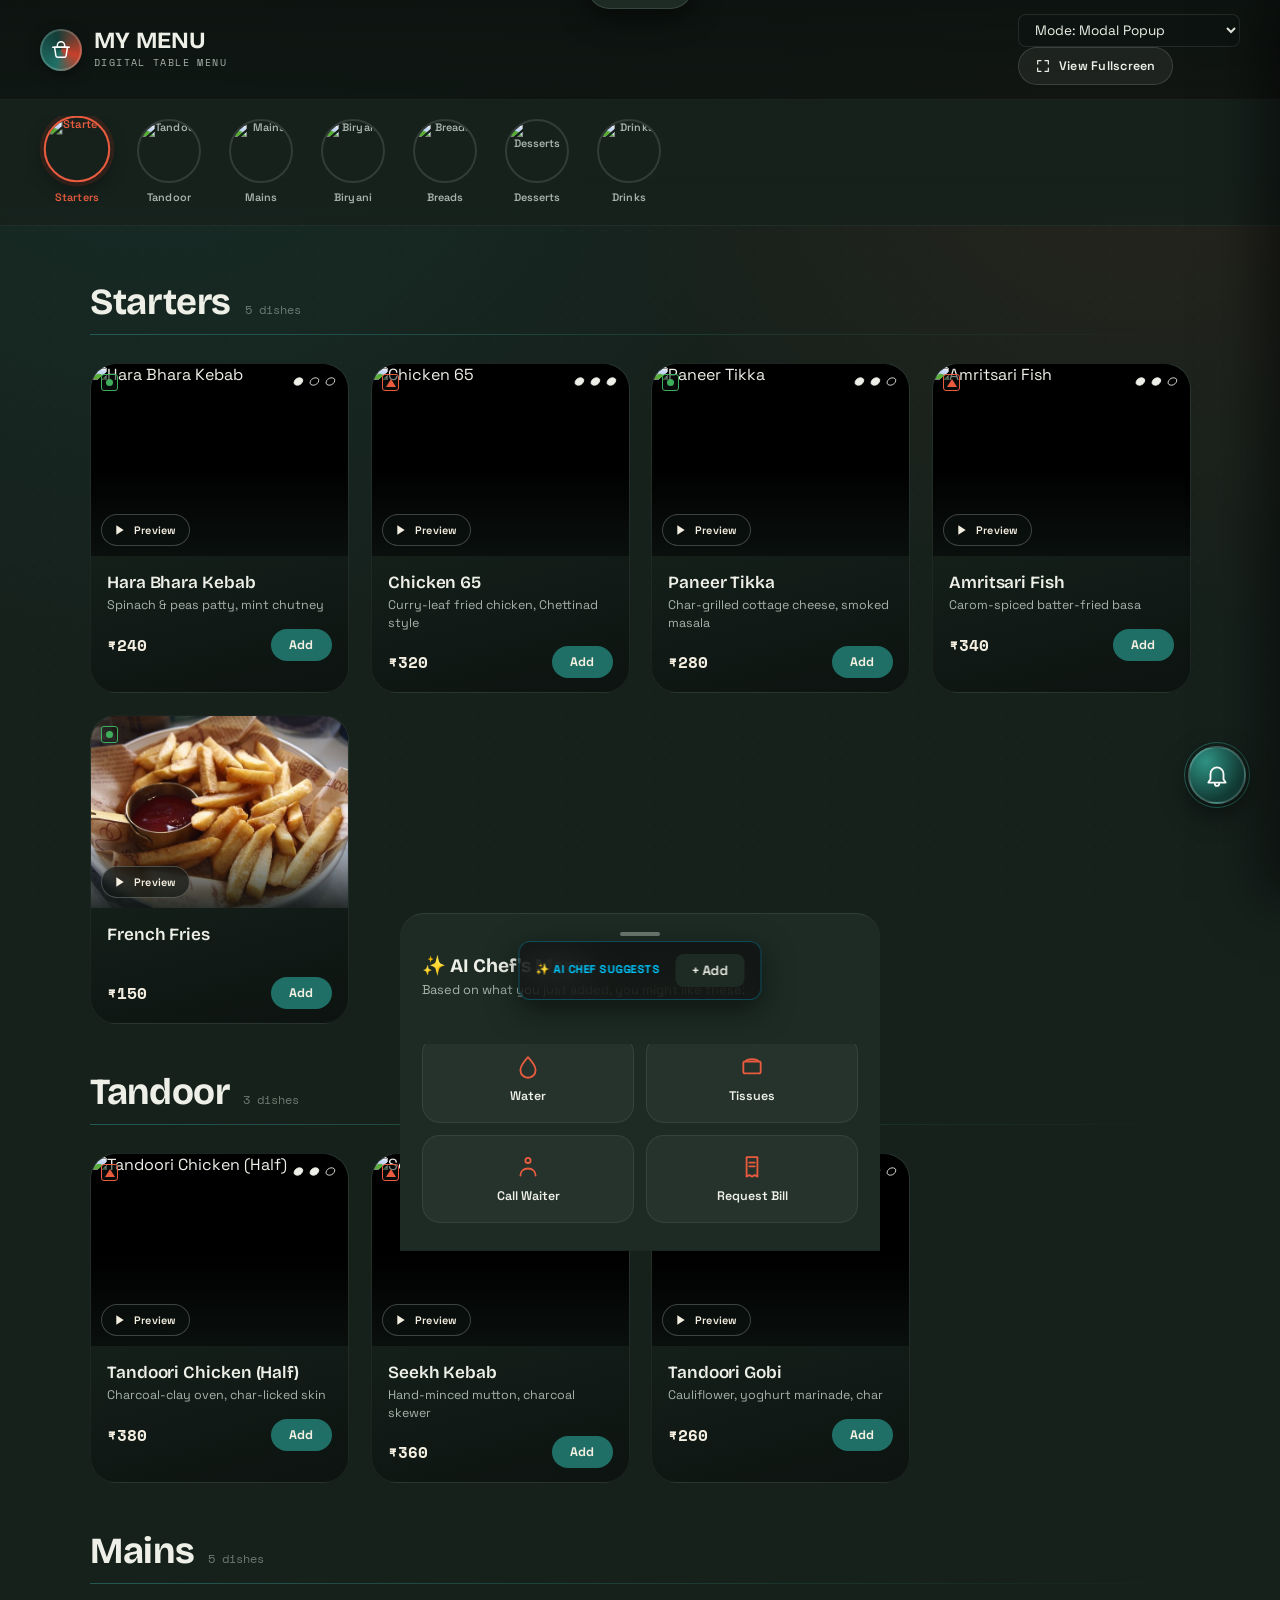
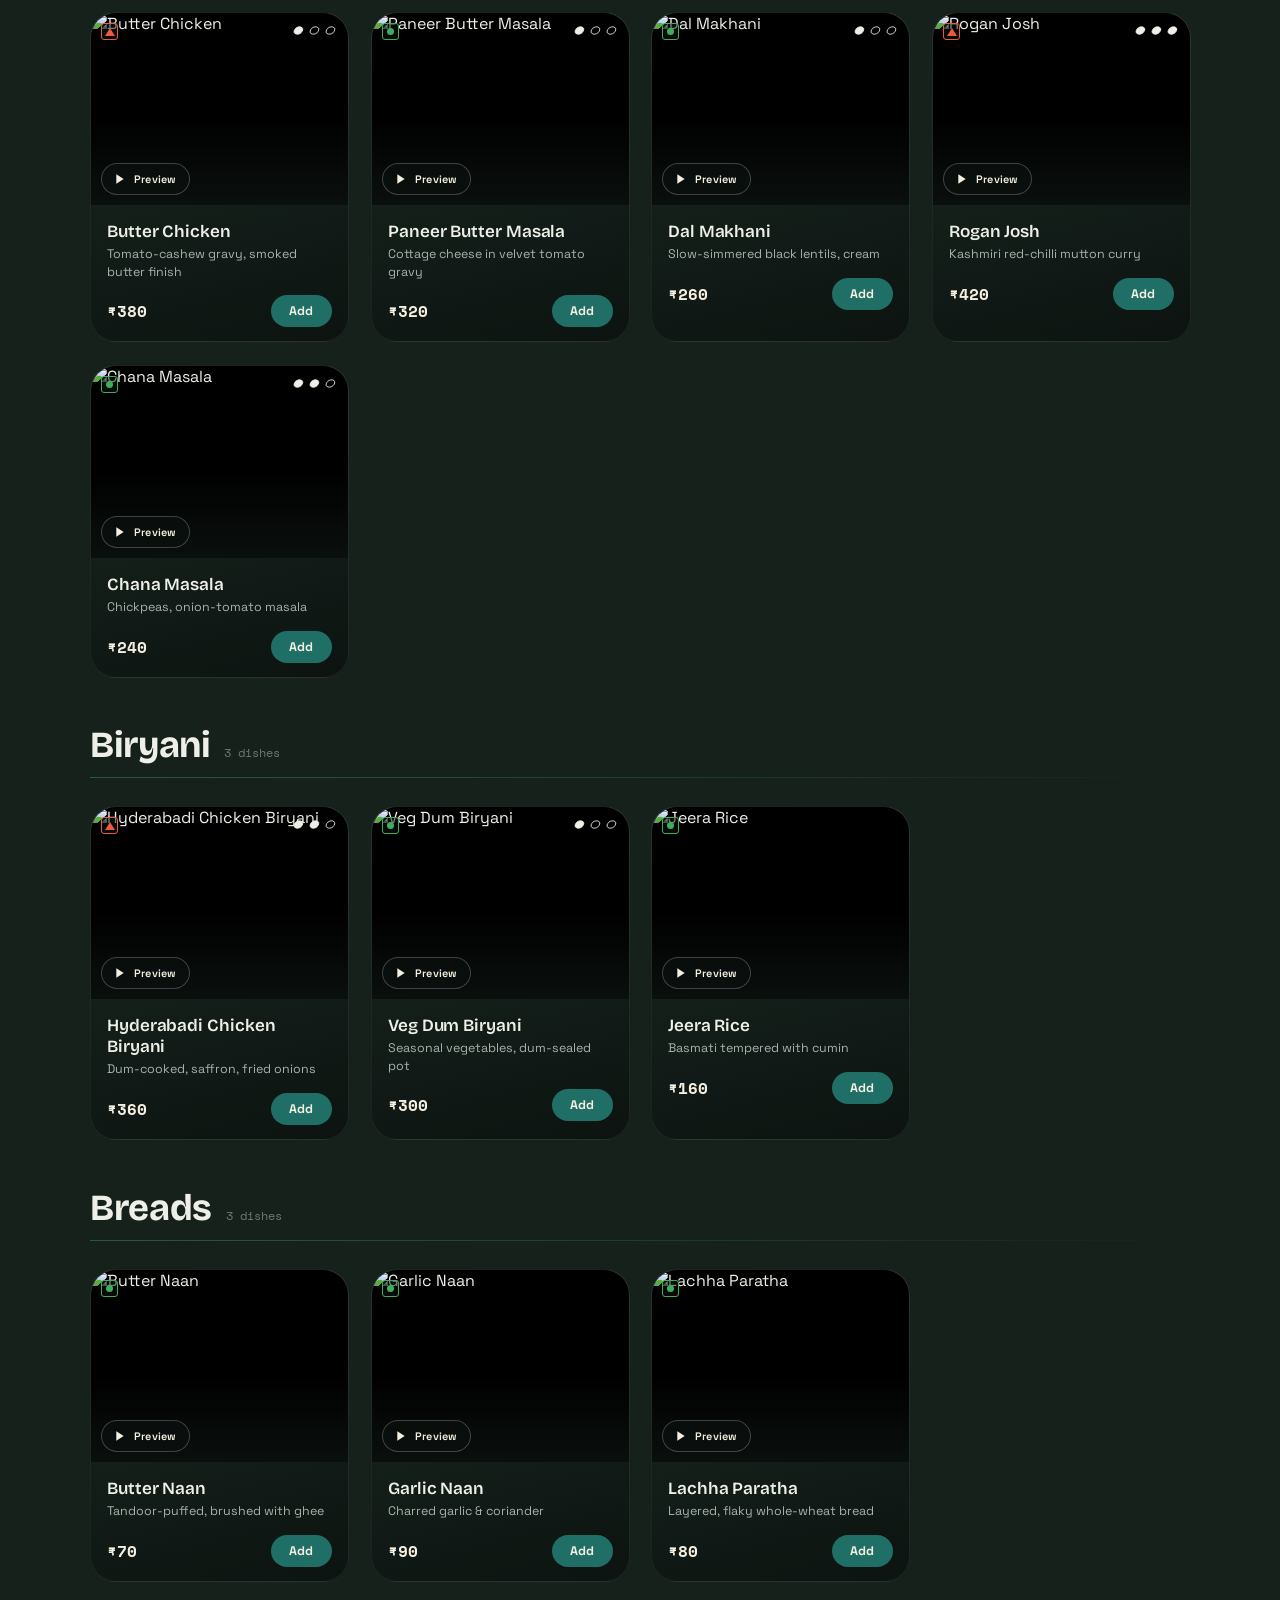
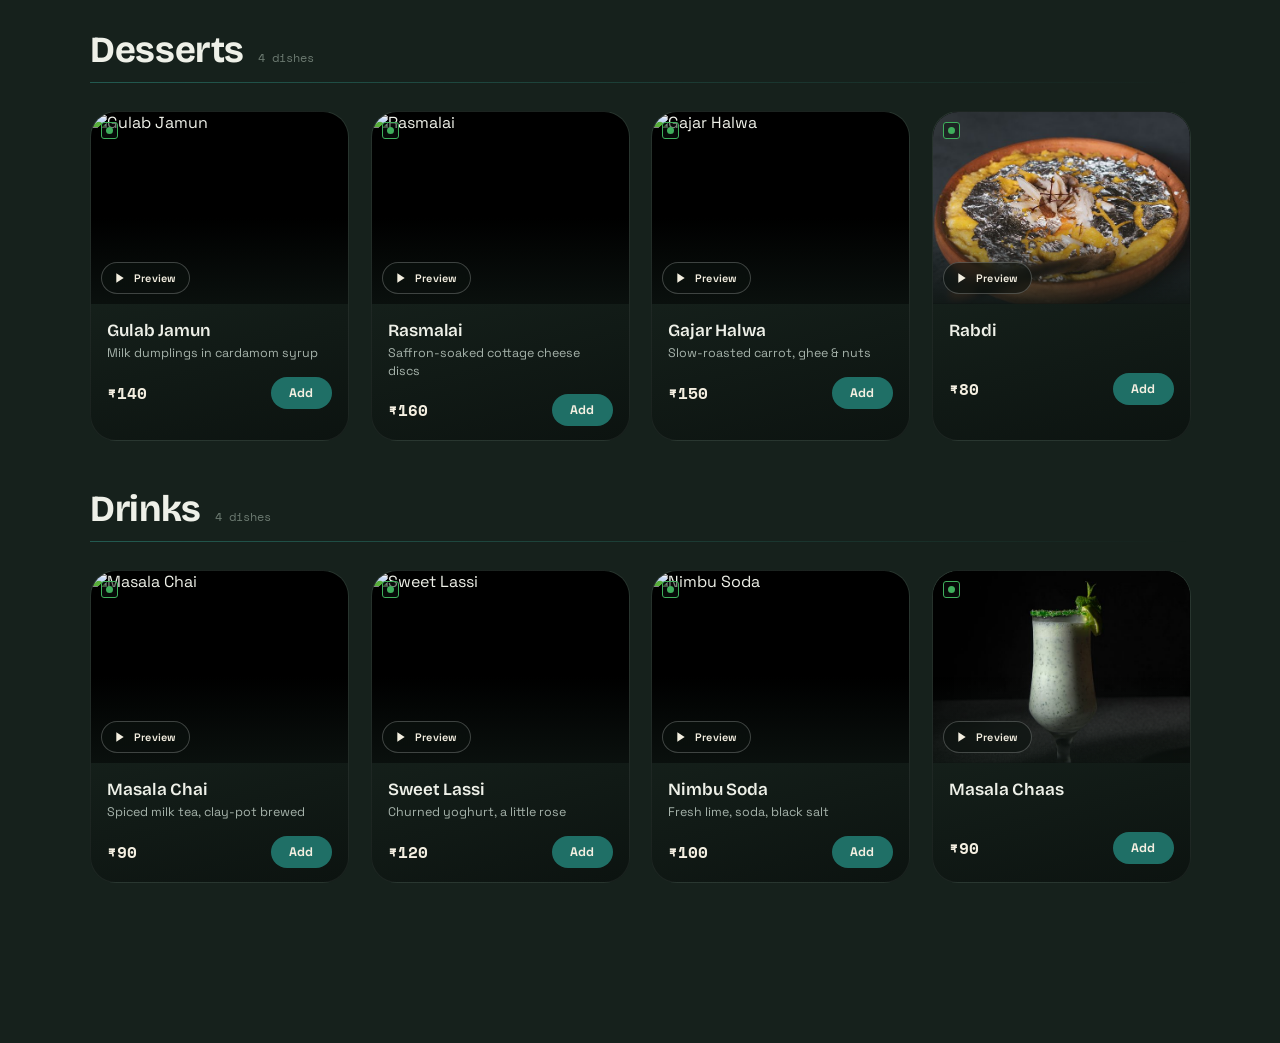
==== commit 512b1f9b: "models selected" ====
--- a/index.html
+++ b/index.html
@@ -26,10 +26,23 @@
       <p class="brand-tag" id="restaurantTag">DIGITAL TABLE MENU</p>
     </div>
   </div>
-  <button class="fullscreen-btn" id="fullscreenBtn" aria-label="Toggle fullscreen">
-    <svg viewBox="0 0 24 24" fill="none"><path d="M9 4H4v5M15 4h5v5M9 20H4v-5M15 20h5v-5" stroke="currentColor" stroke-width="1.8" stroke-linecap="round" stroke-linejoin="round"/></svg>
-    <span>View Fullscreen</span>
-  </button>
+  <div class="topbar-actions">
+    <select class="ux-mode-select" id="uxModeSelect" aria-label="UX Mode Switcher">
+      <option value="modal">Mode: Modal Popup</option>
+      <option value="chit">Mode: Cart Upsell</option>
+      <option value="toast">Mode: AI Toast</option>
+      <option value="accordion">Mode: Accordion</option>
+      <option value="glow">Mode: Pulse & Glow</option>
+      <option value="peek">Mode: Cart Peek</option>
+      <option value="interstitial">Mode: Checkout Interstitial</option>
+      <option value="fab">Mode: Floating Sparkle</option>
+      <option value="carousel">Mode: In-Stream Carousel</option>
+    </select>
+    <button class="fullscreen-btn" id="fullscreenBtn" aria-label="Toggle fullscreen">
+      <svg viewBox="0 0 24 24" fill="none"><path d="M9 4H4v5M15 4h5v5M9 20H4v-5M15 20h5v-5" stroke="currentColor" stroke-width="1.8" stroke-linecap="round" stroke-linejoin="round"/></svg>
+      <span>View Fullscreen</span>
+    </button>
+  </div>
 </header>
 
 <!-- ===================== CATEGORY RAIL ===================== -->
@@ -64,6 +77,9 @@
 
 <!-- ===================== STICKY MINI CART BAR ===================== -->
 <div class="mini-bar" id="miniBar">
+  <div class="mini-bar-upsell" id="miniBarUpsell">
+    <!-- Populated via JS for peek mode -->
+  </div>
   <div class="mini-bar-inner">
     <div class="mini-bar-info">
       <span class="mini-bar-count" id="miniBarCount">0 items</span>
@@ -91,6 +107,9 @@
     <span id="chitTime">--:--</span>
   </div>
   <div class="chit-items" id="chitItems"></div>
+  <div class="chit-ai-upsell" id="chitAiUpsell" style="display:none;">
+    <!-- Rendered via JS -->
+  </div>
   <div class="chit-totals" id="chitTotals"></div>
   <div class="chit-foot">
     <button class="chit-place-btn" id="placeOrderBtn">
@@ -148,6 +167,39 @@
   <span id="toastMsg">Done</span>
 </div>
 
+<!-- ===================== AI TOAST BANNER ===================== -->
+<div class="ai-toast" id="aiToast">
+  <div class="ai-toast-content">
+    <span class="ai-toast-badge">✨ AI Chef Suggests</span>
+    <p id="aiToastText"></p>
+  </div>
+  <button class="ai-toast-btn" id="aiToastBtn">+ Add</button>
+</div>
+
+
+<!-- ===================== CHECKOUT INTERSTITIAL ===================== -->
+<div class="checkout-overlay" id="checkoutOverlay">
+  <div class="checkout-sheet">
+    <h3>Wait! Complete your meal?</h3>
+    <p>The Chef recommends these pairings for your current order:</p>
+    <div class="checkout-upsell-items" id="checkoutUpsellContainer"></div>
+    <div class="checkout-actions">
+      <button class="checkout-skip" id="checkoutSkipBtn">No thanks, place order</button>
+      <button class="checkout-confirm" id="checkoutConfirmBtn">Send to Kitchen</button>
+    </div>
+  </div>
+</div>
+
+<!-- ===================== FLOATING SPARKLE FAB ===================== -->
+<button class="ai-fab" id="aiFab" aria-label="AI Recommendations" style="display:none;">✨</button>
+
+<div class="sheet-overlay" id="aiSheetOverlay"></div>
+<section class="sheet" id="aiSheet" aria-label="AI Recommendations">
+  <div class="sheet-handle"></div>
+  <h3>✨ AI Chef's Menu</h3>
+  <p>Based on what you just added, you might like these:</p>
+  <div class="ai-sheet-items" id="aiSheetContainer"></div>
+</section>
 
 <script src="config.js?v=5"></script>
 <script src="script.js?v=5"></script>
--- a/style.css
+++ b/style.css
@@ -1,5 +1,5 @@
-/* ============================================================
-   ░░  MY MENU — DESIGN TOKENS
+﻿/* ============================================================
+   Ã¢â€“â€˜Ã¢â€“â€˜  MY MENU Ã¢â‚¬â€ DESIGN TOKENS
    Palette pulled from enamel-ware serveware + KOT order chits:
    ink (the cast-iron tawa), teal (the enamel serving body),
    chili (the rim paint + spice), paper (the order chit)
@@ -100,7 +100,7 @@
 .fullscreen-btn svg{width:16px; height:16px;}
 
 /* ============================================================
-   CATEGORY RAIL — round seals, scroll-snap
+   CATEGORY RAIL Ã¢â‚¬â€ round seals, scroll-snap
    ============================================================ */
 .cat-rail-wrap{
   position:sticky; top:73px; z-index:35;
@@ -288,7 +288,7 @@
 .mini-bar-cta svg{width:16px; height:16px;}
 
 /* ============================================================
-   ORDER CHIT (cart) — styled like a thermal-printer receipt
+   ORDER CHIT (cart) Ã¢â‚¬â€ styled like a thermal-printer receipt
    ============================================================ */
 .chit-overlay{
   position:fixed; inset:0; z-index:60; background:rgba(8,12,10,.65);
@@ -376,7 +376,7 @@
 }
 
 /* ============================================================
-   SERVICE BELL — fixed FAB + bottom sheet
+   SERVICE BELL Ã¢â‚¬â€ fixed FAB + bottom sheet
    ============================================================ */
 .bell-fab{
   position:fixed; right:clamp(16px,4vw,34px); bottom:96px; z-index:50;
@@ -549,61 +549,357 @@
   margin-top:10px; width:100%; padding:14px; border-radius:30px;
   background:var(--chili); color:var(--paper); font-weight:700; border:none;
   font-size:.9rem; cursor:pointer;
-}
- / *   - - - - - - - - - -   A I   L O A D E R   - - - - - - - - - -   * / 
- . a i - l o a d e r   { 
-     d i s p l a y :   f l e x ; 
-     f l e x - d i r e c t i o n :   c o l u m n ; 
-     a l i g n - i t e m s :   c e n t e r ; 
-     j u s t i f y - c o n t e n t :   c e n t e r ; 
-     p a d d i n g :   4 0 p x   2 0 p x ; 
-     t e x t - a l i g n :   c e n t e r ; 
-     g a p :   1 6 p x ; 
- } 
- . a i - s p i n n e r   { 
-     w i d t h :   4 0 p x ; 
-     h e i g h t :   4 0 p x ; 
-     b o r d e r :   3 p x   s o l i d   r g b a ( 0 ,   2 0 0 ,   2 5 5 ,   0 . 2 ) ; 
-     b o r d e r - t o p - c o l o r :   # 0 0 c 8 f f ; 
-     b o r d e r - r a d i u s :   5 0 % ; 
-     a n i m a t i o n :   a i S p i n   1 s   i n f i n i t e   l i n e a r ,   a i P u l s e   2 s   i n f i n i t e   a l t e r n a t e ; 
- } 
- @ k e y f r a m e s   a i S p i n   { 
-     0 %   {   t r a n s f o r m :   r o t a t e ( 0 d e g ) ;   } 
-     1 0 0 %   {   t r a n s f o r m :   r o t a t e ( 3 6 0 d e g ) ;   } 
- } 
- @ k e y f r a m e s   a i P u l s e   { 
-     0 %   {   b o x - s h a d o w :   0   0   1 0 p x   r g b a ( 0 , 2 0 0 , 2 5 5 , 0 . 2 ) ;   } 
-     1 0 0 %   {   b o x - s h a d o w :   0   0   2 5 p x   r g b a ( 0 , 2 0 0 , 2 5 5 , 0 . 6 ) ;   } 
- } 
- . a i - l o a d e r   p   { 
-     c o l o r :   v a r ( - - t e x t ) ; 
-     f o n t - w e i g h t :   5 0 0 ; 
-     f o n t - s i z e :   1 . 1 r e m ; 
-     b a c k g r o u n d :   l i n e a r - g r a d i e n t ( 9 0 d e g ,   # 0 0 c 8 f f ,   # f f 0 0 c 8 ) ; 
-     - w e b k i t - b a c k g r o u n d - c l i p :   t e x t ; 
-     - w e b k i t - t e x t - f i l l - c o l o r :   t r a n s p a r e n t ; 
-     a n i m a t i o n :   t e x t B l i n k   1 . 5 s   i n f i n i t e ; 
- } 
- @ k e y f r a m e s   t e x t B l i n k   { 
-     0 % ,   1 0 0 %   {   o p a c i t y :   1 ;   } 
-     5 0 %   {   o p a c i t y :   0 . 5 ;   } 
- } 
- . a i - b a d g e   { 
-     p o s i t i o n :   a b s o l u t e ; 
-     t o p :   - 1 0 p x ; 
-     r i g h t :   - 1 0 p x ; 
-     b a c k g r o u n d :   l i n e a r - g r a d i e n t ( 1 3 5 d e g ,   # 0 0 0 ,   # 3 3 3 ) ; 
-     c o l o r :   # 0 0 c 8 f f ; 
-     f o n t - s i z e :   0 . 7 5 r e m ; 
-     f o n t - w e i g h t :   7 0 0 ; 
-     p a d d i n g :   4 p x   8 p x ; 
-     b o r d e r - r a d i u s :   1 2 p x ; 
-     b o r d e r :   1 p x   s o l i d   r g b a ( 0 , 2 0 0 , 2 5 5 , 0 . 4 ) ; 
-     b o x - s h a d o w :   0   4 p x   1 0 p x   r g b a ( 0 , 2 0 0 , 2 5 5 , 0 . 2 ) ; 
-     z - i n d e x :   2 ; 
- } 
- . u p s e l l - c a r d   {   p o s i t i o n :   r e l a t i v e ;   }   / *   E n s u r e   b a d g e   p o s i t i o n s   c o r r e c t l y   * / 
- - 
- +}
+/* ------------------ AI LOADER ------------------ */
+.ai-loader {
+    display: flex;
+    flex-direction: column;
+    align-items: center;
+    justify-content: center;
+    padding: 40px 20px;
+    text-align: center;
+    gap: 16px;
+}
+.ai-spinner {
+    width: 40px;
+    height: 40px;
+    border: 3px solid rgba(0, 200, 255, 0.2);
+    border-top-color: #00c8ff;
+    border-radius: 50%;
+    animation: aiSpin 1s infinite linear, aiPulse 2s infinite alternate;
+}
+@keyframes aiSpin {
+    0% { transform: rotate(0deg); }
+    100% { transform: rotate(360deg); }
+}
+@keyframes aiPulse {
+    0% { box-shadow: 0 0 10px rgba(0, 200, 255, 0.2); }
+    100% { box-shadow: 0 0 25px rgba(0, 200, 255, 0.6); }
+}
+.ai-loader p {
+    color: var(--text);
+    font-weight: 500;
+    font-size: 1.1rem;
+    background: linear-gradient(90deg, #00c8ff, #ff00c8);
+    -webkit-background-clip: text;
+    -webkit-text-fill-color: transparent;
+    animation: textBlink 1.5s infinite;
+}
+@keyframes textBlink {
+    0%, 100% { opacity: 1; }
+    50% { opacity: 0.5; }
+}
+.ai-badge {
+    position: absolute;
+    top: -10px;
+    right: -10px;
+    background: linear-gradient(135deg, #000, #333);
+    color: #00c8ff;
+    font-size: 0.75rem;
+    font-weight: 700;
+    padding: 4px 8px;
+    border-radius: 12px;
+    border: 1px solid rgba(0, 200, 255, 0.4);
+    box-shadow: 0 4px 10px rgba(0, 200, 255, 0.2);
+    z-index: 2;
+}
+.upsell-card { position: relative; } /* Ensure badge positions correctly */
+ 
+ 
+ 
+/* =========================================
+   UX MODE STYLES
+   ========================================= */
+
+.topbar-actions { display: flex; align-items: center; gap: 10px; }
+.ux-mode-select {
+  background: var(--ink-deep);
+  color: var(--text);
+  border: 1px solid rgba(255,255,255,0.1);
+  padding: 6px 12px;
+  border-radius: 8px;
+  font-size: 0.85rem;
+  font-family: inherit;
+  outline: none;
+}
+
+/* AI TOAST */
+.ai-toast {
+  position: fixed;
+  bottom: -100px;
+  left: 50%;
+  transform: translateX(-50%);
+  background: rgba(15, 15, 15, 0.7);
+  backdrop-filter: blur(16px);
+  -webkit-backdrop-filter: blur(16px);
+  border: 1px solid rgba(0, 200, 255, 0.3);
+  box-shadow: 0 10px 30px rgba(0,0,0,0.5);
+  border-radius: 12px;
+  padding: 12px 16px;
+  display: flex;
+  align-items: center;
+  gap: 16px;
+  z-index: 1000;
+  transition: bottom 0.4s cubic-bezier(0.175, 0.885, 0.32, 1.275);
+  width: max-content;
+  max-width: 90vw;
+}
+.ai-toast.show {
+  bottom: 80px; /* Above mini-bar */
+}
+.ai-toast-content { display: flex; flex-direction: column; gap: 4px; }
+.ai-toast-badge {
+  font-size: 0.7rem;
+  color: #00c8ff;
+  font-weight: 700;
+  text-transform: uppercase;
+  letter-spacing: 0.5px;
+}
+#aiToastText { margin: 0; font-size: 0.9rem; }
+.ai-toast-btn {
+  background: var(--ink-raise);
+  color: var(--text);
+  border: none;
+  padding: 8px 16px;
+  border-radius: 8px;
+  font-weight: 600;
+  cursor: pointer;
+  transition: background 0.2s;
+  white-space: nowrap;
+}
+.ai-toast-btn:hover { background: #333; }
+
+/* CHIT UPSELL */
+.chit-ai-upsell {
+  margin: 16px 20px;
+  padding: 16px;
+  background: rgba(0, 200, 255, 0.05);
+  border: 1px solid rgba(0, 200, 255, 0.2);
+  border-radius: 12px;
+}
+.chit-ai-upsell-title {
+  font-size: 0.85rem;
+  color: #00c8ff;
+  font-weight: 600;
+  margin-bottom: 12px;
+  text-transform: uppercase;
+  letter-spacing: 0.5px;
+}
+.chit-ai-item {
+  display: flex;
+  align-items: center;
+  gap: 12px;
+  margin-bottom: 10px;
+}
+.chit-ai-item:last-child { margin-bottom: 0; }
+.chit-ai-item img {
+  width: 40px;
+  height: 40px;
+  border-radius: 6px;
+  object-fit: cover;
+}
+.chit-ai-info { flex: 1; }
+.chit-ai-name { font-size: 0.9rem; font-weight: 500; margin: 0; }
+.chit-ai-price { font-size: 0.8rem; color: rgba(255,255,255,0.6); }
+.chit-ai-add {
+  background: var(--ink-raise);
+  color: var(--text);
+  border: none;
+  padding: 6px 12px;
+  border-radius: 6px;
+  font-size: 0.8rem;
+  font-weight: 600;
+}
+
+/* ACCORDION UPSELL */
+.dish-accordion {
+  display: none;
+  padding: 12px 16px;
+  background: var(--surface);
+  border-top: 1px dashed rgba(255,255,255,0.1);
+  animation: slideDown 0.3s ease-out forwards;
+}
+.dish-accordion.show { display: block; }
+@keyframes slideDown {
+  from { opacity: 0; transform: translateY(-10px); }
+  to { opacity: 1; transform: translateY(0); }
+}
+.accordion-title {
+  font-size: 0.75rem;
+  color: #00c8ff;
+  font-weight: 600;
+  margin-bottom: 8px;
+  text-transform: uppercase;
+}
+.accordion-items {
+  display: flex;
+  gap: 8px;
+  overflow-x: auto;
+  padding-bottom: 4px;
+}
+.accordion-item {
+  flex: 0 0 140px;
+  background: var(--ink-deep);
+  border-radius: 8px;
+  padding: 8px;
+  display: flex;
+  flex-direction: column;
+  gap: 6px;
+}
+.accordion-item img {
+  width: 100%;
+  height: 70px;
+  border-radius: 6px;
+  object-fit: cover;
+}
+.accordion-name { font-size: 0.8rem; font-weight: 500; margin:0; white-space: nowrap; overflow: hidden; text-overflow: ellipsis; }
+.accordion-foot { display: flex; justify-content: space-between; align-items: center; }
+.accordion-price { font-size: 0.8rem; color: rgba(255,255,255,0.7); }
+.accordion-add {
+  background: var(--ink-raise);
+  color: var(--text);
+  border: none;
+  padding: 4px 8px;
+  border-radius: 4px;
+  font-size: 0.7rem;
+  font-weight: 600;
+}
+/* =========================================
+   UX MODE STYLES - PHASE 2
+   ========================================= */
+
+/* 5. GLOW MODE */
+.dish-card.ai-glow {
+  box-shadow: 0 0 15px 5px rgba(0, 200, 255, 0.4);
+  animation: ai-pulse 2s infinite;
+  border-color: rgba(0, 200, 255, 0.6);
+}
+.dish-card.ai-glow::before {
+  content: 'âœ¨ Perfect Match';
+  position: absolute;
+  top: -10px;
+  right: -10px;
+  background: linear-gradient(135deg, #000, #333);
+  color: #00c8ff;
+  font-size: 0.75rem;
+  font-weight: 700;
+  padding: 4px 8px;
+  border-radius: 12px;
+  border: 1px solid rgba(0,200,255,0.4);
+  z-index: 10;
+}
+@keyframes ai-pulse {
+  0% { box-shadow: 0 0 15px 5px rgba(0, 200, 255, 0.2); }
+  50% { box-shadow: 0 0 25px 8px rgba(0, 200, 255, 0.6); }
+  100% { box-shadow: 0 0 15px 5px rgba(0, 200, 255, 0.2); }
+}
+
+/* 6. PEEK MODE */
+.mini-bar {
+  transition: transform 0.4s cubic-bezier(0.175, 0.885, 0.32, 1.275);
+}
+.mini-bar.peek {
+  transform: translateY(-80px); /* Lift up, do not translate X */
+}
+.mini-bar-upsell {
+  position: absolute;
+  top: 100%; /* Just below the main bar inner when peek is active (actually we lift it, so top is inside) wait, if mini-bar translates up, the upsell should be below it */
+  left: 0; right: 0;
+  background: var(--ink-deep);
+  border-radius: 0 0 12px 12px;
+  padding: 10px 16px;
+  border-top: 1px solid rgba(255,255,255,0.05);
+  display: flex;
+  align-items: center;
+  gap: 12px;
+  opacity: 0;
+  transition: opacity 0.3s;
+}
+.mini-bar.peek .mini-bar-upsell {
+  opacity: 1;
+}
+
+/* 7. CHECKOUT INTERSTITIAL */
+.checkout-overlay {
+  position: fixed; top:0; left:0; right:0; bottom:0;
+  background: rgba(0,0,0,0.8);
+  backdrop-filter: blur(8px);
+  z-index: 9999;
+  display: flex; align-items: flex-end; justify-content: center;
+  opacity: 0; pointer-events: none; transition: opacity 0.3s;
+}
+.checkout-overlay.open { opacity: 1; pointer-events: auto; }
+.checkout-sheet {
+  background: var(--surface);
+  width: 100%; max-width: 480px;
+  border-radius: 24px 24px 0 0;
+  padding: 24px;
+  transform: translateY(100%); transition: transform 0.4s cubic-bezier(0.175, 0.885, 0.32, 1.275);
+}
+.checkout-overlay.open .checkout-sheet { transform: translateY(0); }
+.checkout-sheet h3 { margin: 0 0 8px 0; color: #00c8ff; }
+.checkout-sheet p { margin: 0 0 16px 0; font-size: 0.9rem; color: rgba(255,255,255,0.7); }
+.checkout-actions { display: flex; gap: 12px; margin-top: 20px; }
+.checkout-skip { flex: 1; background: var(--ink-deep); color: var(--text); border: none; padding: 12px; border-radius: 12px; font-weight: 600; }
+.checkout-confirm { flex: 2; background: #fff; color: #000; border: none; padding: 12px; border-radius: 12px; font-weight: 700; }
+
+/* 8. FAB MODE */
+.ai-fab {
+  position: fixed;
+  bottom: 80px; /* Above mini cart */
+  right: 20px;
+  width: 50px; height: 50px;
+  border-radius: 25px;
+  background: linear-gradient(135deg, #00c8ff, #0077ff);
+  border: none;
+  color: #fff;
+  font-size: 1.5rem;
+  box-shadow: 0 4px 15px rgba(0, 200, 255, 0.5);
+  z-index: 900;
+  cursor: pointer;
+  animation: fab-pulse 2s infinite;
+}
+@keyframes fab-pulse {
+  0% { transform: scale(1); box-shadow: 0 4px 15px rgba(0, 200, 255, 0.5); }
+  50% { transform: scale(1.1); box-shadow: 0 4px 25px rgba(0, 200, 255, 0.8); }
+  100% { transform: scale(1); box-shadow: 0 4px 15px rgba(0, 200, 255, 0.5); }
+}
+.ai-sheet-items {
+  display: flex; flex-direction: column; gap: 12px;
+}
+
+/* 9. CAROUSEL MODE */
+.ai-carousel-section {
+  background: rgba(0,200,255,0.03);
+  padding: 16px 0;
+  margin: 16px 0;
+  border-top: 1px solid rgba(0,200,255,0.1);
+  border-bottom: 1px solid rgba(0,200,255,0.1);
+  animation: fadeIn 0.4s;
+}
+.ai-carousel-title {
+  padding: 0 20px;
+  font-size: 0.9rem;
+  color: #00c8ff;
+  text-transform: uppercase;
+  font-weight: 700;
+  margin-bottom: 12px;
+}
+.ai-carousel-track {
+  display: flex;
+  gap: 12px;
+  padding: 0 20px;
+  overflow-x: auto;
+}
+.ai-carousel-card {
+  flex: 0 0 160px;
+  background: var(--ink-deep);
+  border-radius: 12px;
+  padding: 10px;
+  border: 1px solid rgba(255,255,255,0.05);
+}
+.ai-carousel-card img {
+  width: 100%; height: 90px; object-fit: cover; border-radius: 8px; margin-bottom: 8px;
+}
+.ai-carousel-name { font-size: 0.85rem; font-weight: 500; margin: 0 0 4px 0; }
+.ai-carousel-price { font-size: 0.8rem; color: rgba(255,255,255,0.6); margin-bottom: 8px; }
